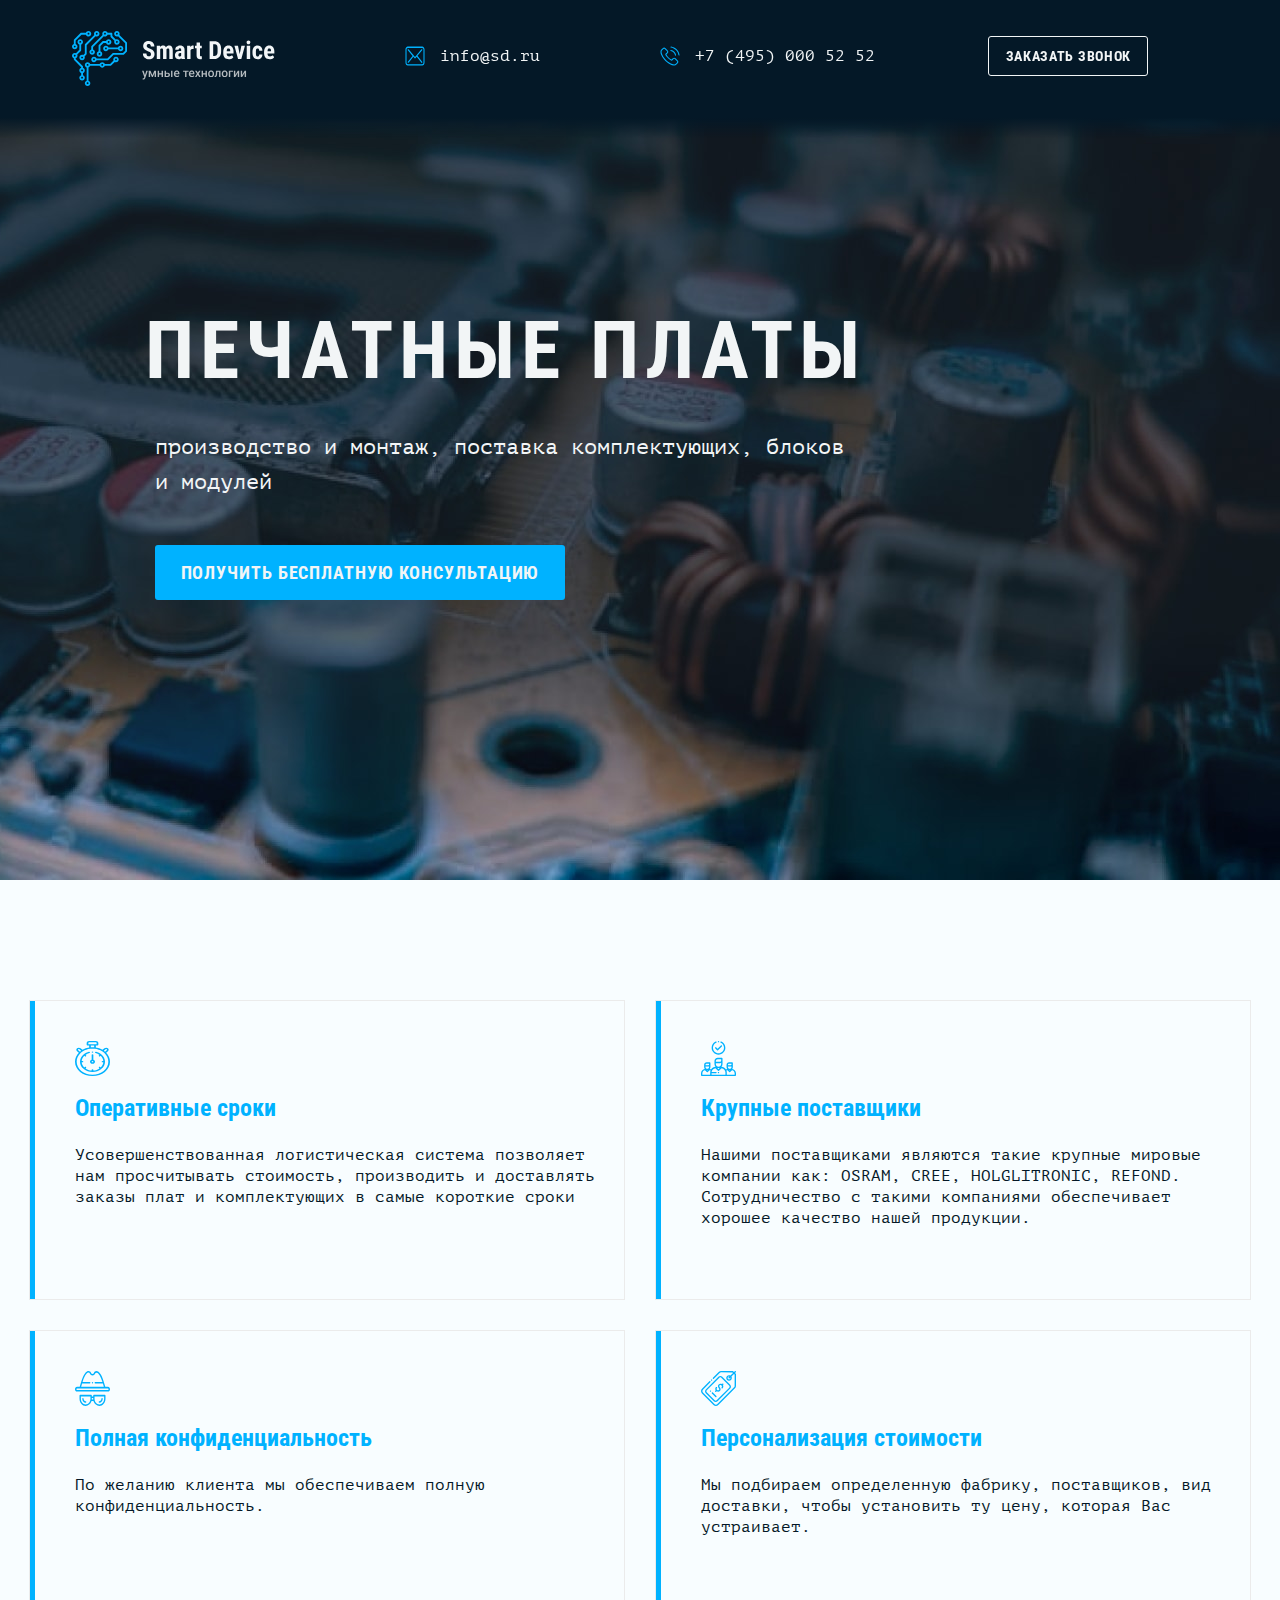
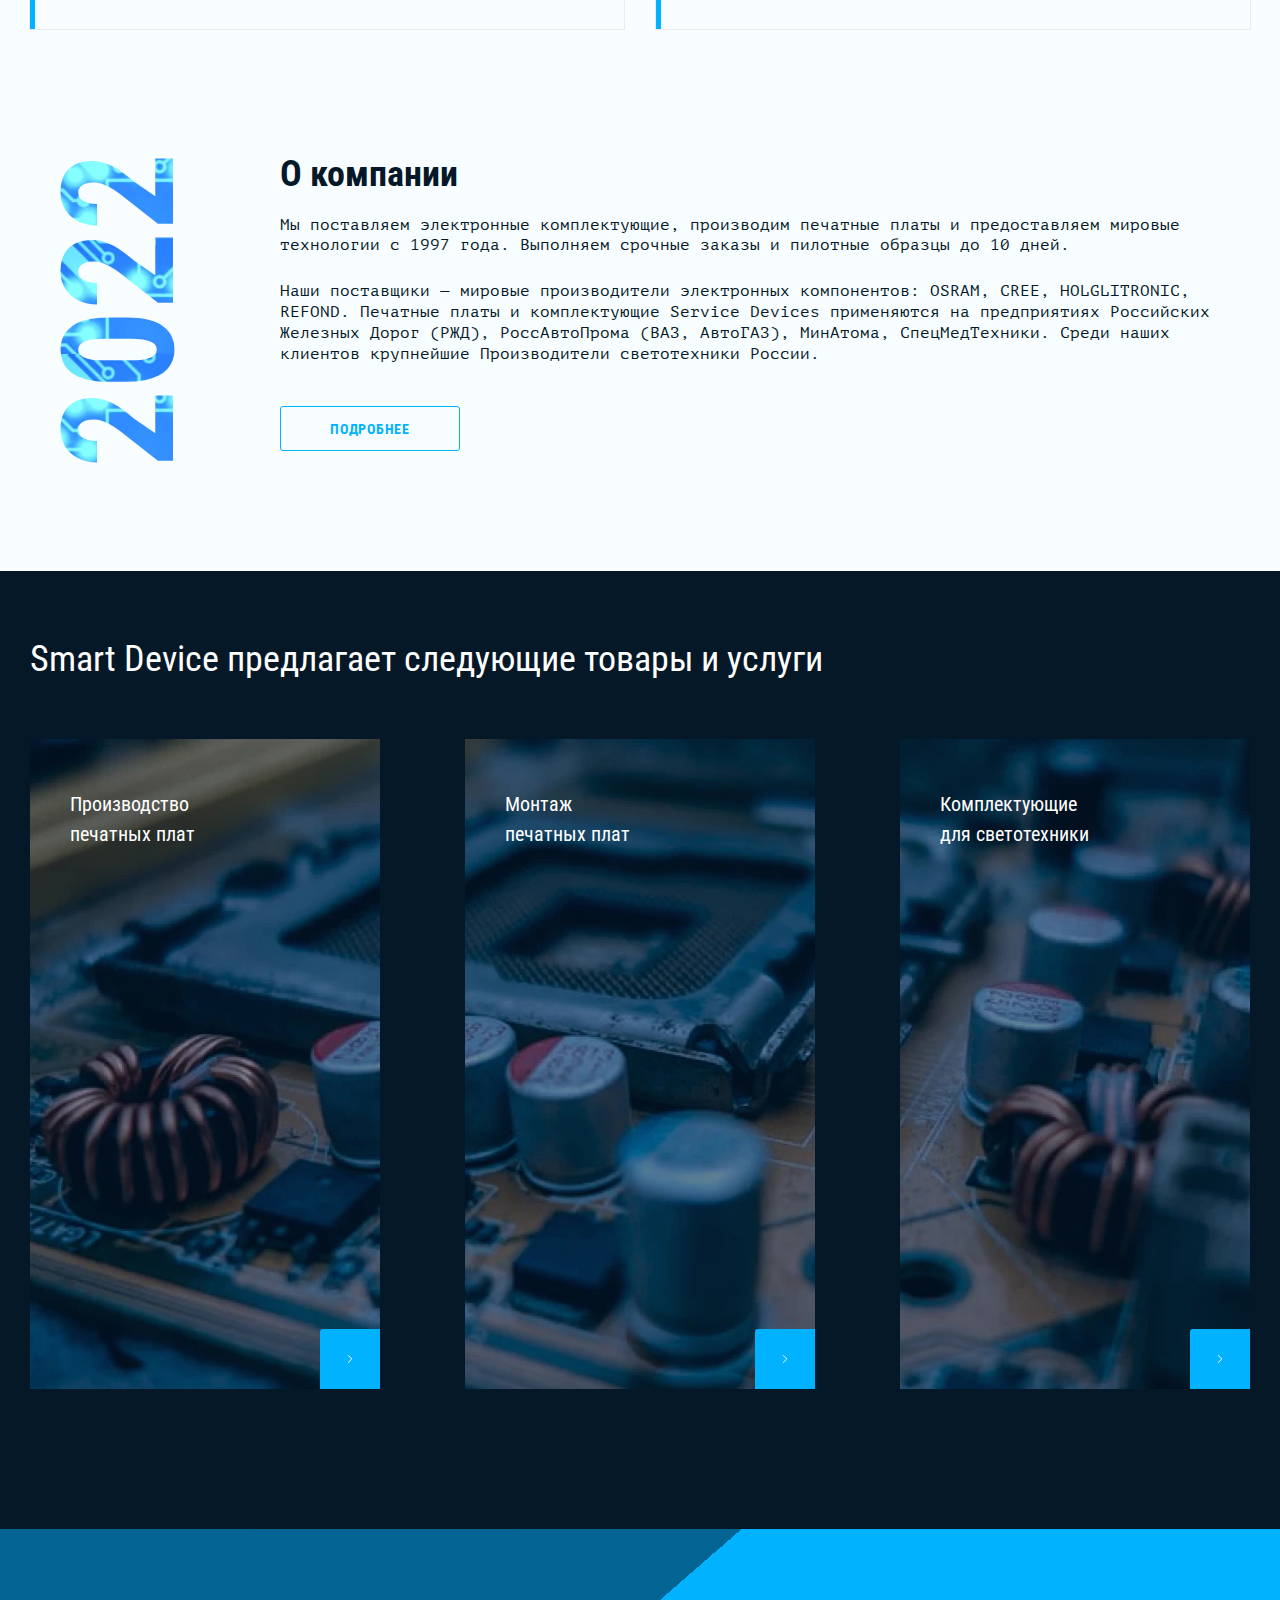
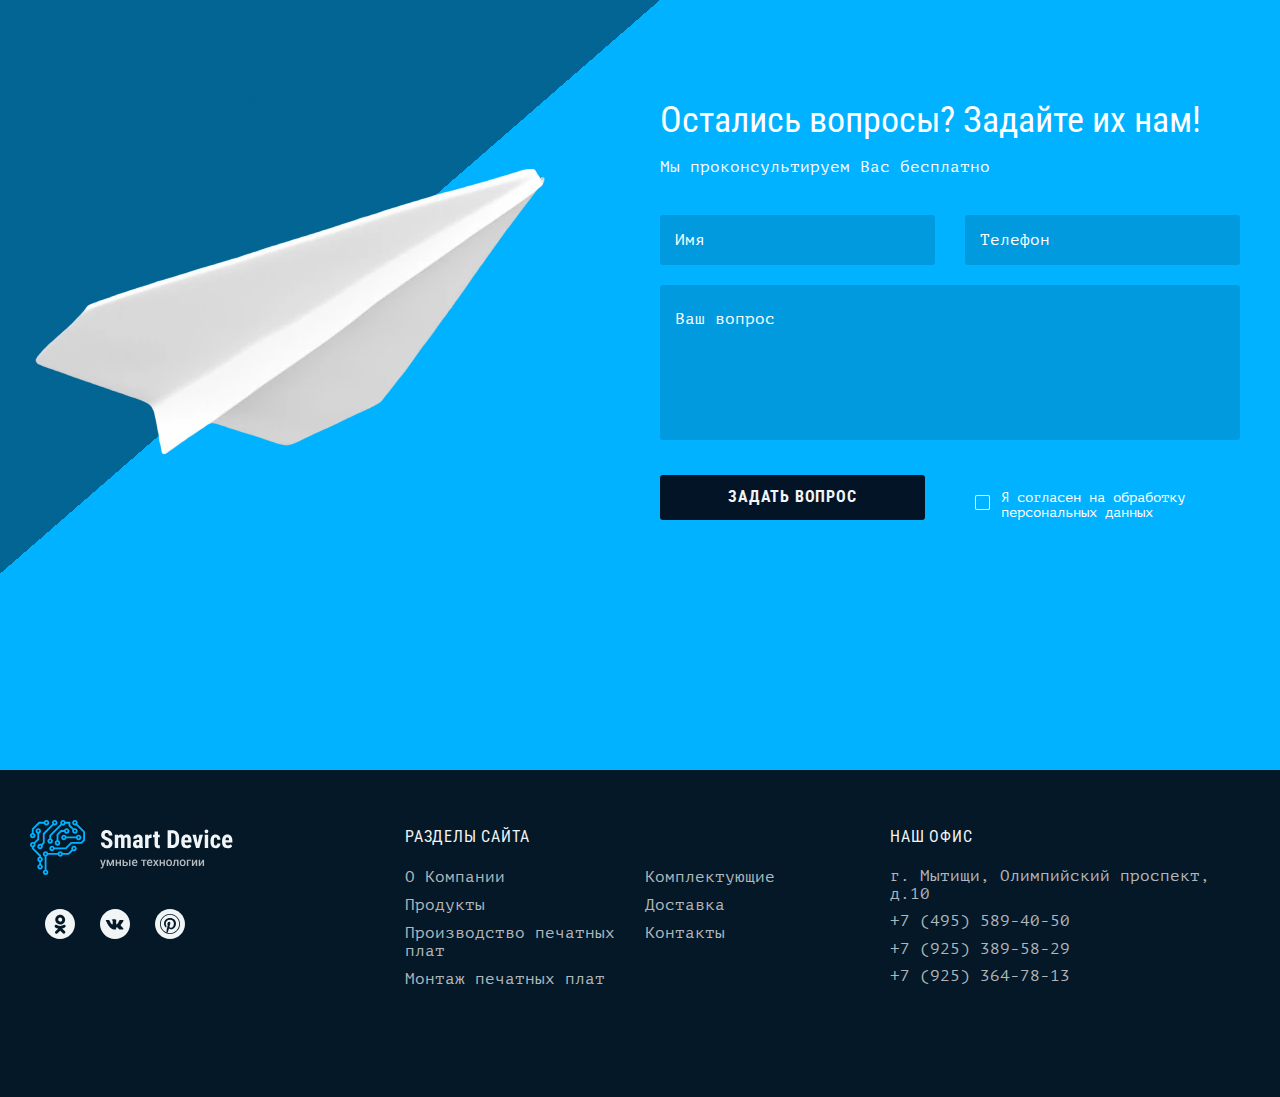
==== index.html @ 78c220a6 "add build" ====
<!DOCTYPE html>
<html lang="ru">
  <head>
    <meta charset="UTF-8">
    <meta http-equiv="X-UA-Compatible" content="IE=edge">
    <meta name="viewport" content="width=device-width, initial-scale=1.0">
    <meta name="description" content="Мы поставляем электронные комплектующие, производим печатные платы и предоставляем мировые технологии. Выполняем срочные заказы и пилотные образцы до 10 дней.">
    <link rel="preload" as="font" href="./fonts/PTMono-Regular.woff2" crossorigin="">
    <link rel="preload" as="font" href="./fonts/RobotoCondensed-Bold.woff2" crossorigin="">
    <link rel="preload" as="font" href="./fonts/RobotoCondensed-Regular.woff2" crossorigin="">
    <link rel="preload" as="font" href="./fonts/Roboto-Medium.woff2" crossorigin="">
    <title>Smart Device</title>
    <link rel="stylesheet" href="css/style.min.css">
  </head>
  <body>
    <div class="wrapper">
      <header class="header">
        <div class="header__wrapper">
          <a class="header__logo logo" href="#">
          <svg class="logo__icon" width="215" height="55">
            <use xlink:href="./img/sprite.svg#logotype-desktop" data-logotype="header-logotype"></use>
          </svg>
          </a>
          <div class="header__user-navigation user-navigation">
            <ul class="user-navigation__list">
              <li>
                <a class="user-navigation__link" href="mailto:info@sd.ru">
                  <svg width="20" height="20">
                    <use class="user-navigation__icon focus-visible" xlink:href="./img/sprite.svg#email"></use>
                  </svg>
                  <span class="user-navigation__text">info@sd.ru</span>
                </a>
              </li>
              <li>
                <a class="user-navigation__link" href="tel:+74950005252">
                  <svg width="20" height="20">
                    <use class="user-navigation__icon focus-visible" xlink:href="./img/sprite.svg#phone"></use>
                  </svg>
                  <span class="user-navigation__text">+7 (495) 000 52 52</span>
                </a>
              </li>
            </ul>
          </div>
          <button class="header__button btn" data-open-modal="modal-feedback">Заказать звонок</button>
        </div>
      </header>
      <main class="page-main">
        <section class="preview">
          <div class="preview__wrapper">
            <div class="preview__content">
              <h1>Печатные платы</h1>
              <span>производство и&nbsp;монтаж, поставка комплектующих, блоков и&nbsp;модулей</span>
              <a href="#feedback" class="preview__button btn" data-button="preview-button">Получить бесплатную консультацию</a>
            </div>
          </div>
        </section>

        <section class="advantages">
          <h2 class="visually-hidden">Преимущества</h2>
          <div class="advantages__wrapper">
            <ul class="advantages__list">
              <li>
                <svg width="35" height="35">
                  <use class="advantages__icon" xlink:href="./img/sprite.svg#stopwatch"></use>
                </svg>
                <h3>Оперативные сроки</h3>
                <p>
                  Усовершенствованная логистическая система позволяет нам просчитывать стоимость, производить и&nbsp;доставлять заказы плат и&nbsp;комплектующих в&nbsp;самые короткие сроки
                </p>
              </li>
              <li>
                <svg width="35" height="35">
                  <use class="advantages__icon" xlink:href="./img/sprite.svg#providers"></use>
                </svg>
                <h3>Крупные поставщики</h3>
                <p>
                  Нашими поставщиками являются такие крупные мировые компании как: OSRAM, CREE, HOLGLITRONIC, REFOND. Сотрудничество с&nbsp;такими компаниями обеспечивает хорошее качество нашей продукции.
                </p>
              </li>
              <li>
                <svg width="35" height="35">
                  <use class="advantages__icon" xlink:href="./img/sprite.svg#detective"></use>
                </svg>
                <h3>Полная конфиденциальность</h3>
                <p>По&nbsp;желанию клиента мы&nbsp;обеспечиваем полную конфиденциальность.</p>
              </li>
              <li>
                <svg width="35" height="35">
                  <use class="advantages__icon" xlink:href="./img/sprite.svg#tag"></use>
                </svg>
                <h3>Персонализация стоимости</h3>
                <p>Мы&nbsp;подбираем определенную фабрику, поставщиков, вид доставки, чтобы установить ту&nbsp;цену, которая Вас устраивает.</p>
              </li>
            </ul>
          </div>
        </section>

        <section class="about">
          <div class="about__wrapper">
            <span class="about__year-text">2022</span>
            <div class="about__content-wrapper">
              <h2 class="title">О компании</h2>
              <p>
                Мы&nbsp;поставляем электронные комплектующие, производим печатные платы и&nbsp;предоставляем мировые технологии с&nbsp;1997 года. Выполняем срочные заказы и&nbsp;пилотные образцы до&nbsp;10 дней.
              </p>
              <p>
                Наши поставщики&nbsp;&mdash; мировые производители электронных компонентов: OSRAM, CREE, HOLGLITRONIC, REFOND. <span class="mobile-width-hidden">Печатные платы и&nbsp;комплектующие Service Devices применяются на&nbsp;предприятиях Российских Железных Дорог (РЖД), РоссАвтоПрома (ВАЗ, АвтоГАЗ), МинАтома, СпецМедТехники. Среди наших клиентов крупнейшие Производители светотехники России.</span>
              </p>
              <p class="is-hidden">
                Smart Device&nbsp;&mdash; это команда профессионалов. Через нас прошло более 1&nbsp;000&nbsp;000 клиентов, 70% из&nbsp;которых продолжают сотрудничество по&nbsp;сей день. На&nbsp;данный момент насчитывается более 14 офисов по&nbsp;всей стране и&nbsp;20 городов присутствия.
              </p>
              <p class="is-hidden">
                Мы&nbsp;стремимся к&nbsp;постоянному развитию и&nbsp;повышению уровня качества продукции, производимой внутри компании. Использование инновационных технологий помогает экономить деньги и&nbsp;время наших клиентов.
              </p>
            </div>
            <button class="about__button btn" type="button">Подробнее</button>
          </div>
        </section>

        <section class="products">
          <div class="products__wrapper">
            <h2 data-title="products-title">Smart Device предлагает следующие товары и&nbsp;услуги</h2>
            <ul class="products__list">
              <li>
                <a href="#">
                  <h3>
                    Производство <br>
                    печатных плат
                  </h3>
                  <picture>
                    <source media="(min-width: 1024px)"
                      srcset="img/images/bg-card-1-desktop.webp 1x, img/images/bg-card-1-desktop@2x.webp 2x" width="350" height="650" type="image/webp" >
                    <source media="(min-width: 768px)"
                      srcset="img/images/bg-card-1-tablet.webp 1x, img/images/bg-card-1-tablet@2x.webp 2x" width="670" height="250" type="image/webp" >
                    <source media="(min-width: 320px)"
                      srcset="img/images/bg-card-1-mobile.webp 1x, img/images/bg-card-1-mobile@2x.webp 2x" width="270" height="250" type="image/webp">
                    <source media="(min-width: 768px)" srcset="img/images/bg-card-1-tablet.jpg 1x, img/images/bg-card-1-tablet@2x.jpg 2x" width="670" height="250">
                    <source media="(min-width: 320px)" srcset="img/images/bg-card-1-mobile.jpg 1x, img/images/bg-card-1-mobile@2x.jpg 2x" width="270" height="250">
                    <img src="img/images/bg-card-1-desktop.jpg" srcset="img/images/bg-card-1-desktop@2x.jpg 2x" alt="" width="350" height="650">
                  </picture>
                  <div class="products__button btn">
                    <svg width="10" height="10">
                      <use xlink:href="./img/sprite.svg#card-arrow"></use>
                    </svg>
                  </div>
                </a>
              </li>
              <li>
                <a href="#">
                  <h3>
                    Монтаж
                    <br> печатных плат
                  </h3>
                  <picture>
                    <source media="(min-width: 1024px)"
                      srcset="img/images/bg-card-2-desktop.webp 1x, img/images/bg-card-2-desktop@2x.webp 2x" width="350" height="650" type="image/webp">
                    <source media="(min-width: 768px)"
                      srcset="img/images/bg-card-2-tablet.webp 1x, img/images/bg-card-2-tablet@2x.webp 2x" width="670" height="250" type="image/webp">
                    <source media="(min-width: 320px)"
                      srcset="img/images/bg-card-2-mobile.webp 1x, img/images/bg-card-2-mobile@2x.webp 2x" width="270" height="250" type="image/webp">
                    <source media="(min-width: 768px)" srcset="img/images/bg-card-2-tablet.jpg 1x, img/images/bg-card-2-tablet@2x.jpg 2x" width="670" height="250">
                    <source media="(min-width: 320px)" srcset="img/images/bg-card-2-mobile.jpg 1x, img/images/bg-card-2-mobile@2x.jpg 2x" width="270" height="250">
                    <img src="img/images/bg-card-2-desktop.jpg" srcset="img/images/bg-card-2-desktop@2x.jpg 2x" alt="" width="350" height="650">
                  </picture>
                  <div class="products__button btn">
                    <svg width="10" height="10">
                      <use xlink:href="./img/sprite.svg#card-arrow"></use>
                    </svg>
                  </div>
                </a>
              </li>
              <li>
                <a href="#">
                  <h3>
                    Комплектующие<br> для светотехники
                  </h3>
                  <picture>
                    <source media="(min-width: 1024px)"
                      srcset="img/images/bg-card-3-desktop.webp 1x, img/images/bg-card-3-desktop@2x.webp 2x" width="350" height="650" type="image/webp">
                    <source media="(min-width: 768px)"
                      srcset="img/images/bg-card-3-tablet.webp 1x, img/images/bg-card-3-tablet@2x.webp 2x" width="670" height="250" type="image/webp">
                    <source media="(min-width: 320px)"
                      srcset="img/images/bg-card-3-mobile.webp 1x, img/images/bg-card-3-mobile@2x.webp 2x" width="270" height="250" type="image/webp">
                    <source media="(min-width: 768px)" srcset="img/images/bg-card-3-tablet.jpg 1x, img/images/bg-card-3-tablet@2x.jpg 2x" width="670" height="250">
                    <source media="(min-width: 320px)" srcset="img/images/bg-card-3-mobile.jpg 1x, img/images/bg-card-3-mobile@2x.jpg 2x" width="270" height="250">
                    <img src="img/images/bg-card-3-desktop.jpg" srcset="img/images/bg-card-3-desktop@2x.jpg 2x" alt="" width="350" height="650">
                  </picture>
                  <div class="products__button btn">
                    <svg width="10" height="10">
                      <use xlink:href="./img/sprite.svg#card-arrow"></use>
                    </svg>
                  </div>
              </a>
              </li>
            </ul>
          </div>
        </section>

        <section class="feedback" id="feedback">
          <h3 class="visually-hidden">Получить обратную связь</h3>
          <div class="feedback__wrapper">
            <picture>
              <source media="(min-width: 1024px)" srcset="img/images/paper-airplane.webp 1x, img/images/paper-airplane@2x.webp 2x" width="510" height="285" type="image/webp">
              <img src="img/images/paper-airplane.png" srcset="img/images/paper-airplane@2x.png 2x" alt="бумажный самолетик" width="510" height="285">
            </picture>
            <form action="https://echo.htmlacademy.ru/">
              <div class="feedback__form-wrapper form-wrapper">
                <h4>Остались вопросы? Задайте их&nbsp;нам!</h4>
                <span>Мы&nbsp;проконсультируем Вас бесплатно</span>
                <label for="name" class="visually-hidden">Имя</label>
                <input type="text" id="name" name="name" placeholder="Имя" required>
                <div class="phone-mask">
                  <label for="phone" class="visually-hidden">Телефон</label>
                  <input type="tel" id="phone" name="phone" placeholder="Телефон" required>
                </div>
                <label for="question" class="visually-hidden">Ваш вопрос</label>
                <textarea name="question" id="question" placeholder="Ваш вопрос"></textarea>
              </div>
              <div class="feedback__form-submit form-submit">
                <button class="form-submit__button btn" type="submit">Задать вопрос</button>
                <div class="form-submit__checkbox">
                  <input class="visually-hidden focus-visible" type="checkbox" id="agreement" name="agreement" required>
                  <label for="agreement">
                    Я&nbsp;согласен на&nbsp;обработку<br> персональных данных
                  </label>
                </div>
              </div>
            </form>
          </div>
        </section>
      </main>
      <footer class="footer">
        <div class="footer__wrapper">
          <div class="footer__social-links footer__block social-links">
            <a class="footer__logo logo" href="#">
            <svg class="logo__icon" width="215" height="55">
              <use xlink:href="./img/sprite.svg#logotype-desktop" data-logotype="footer-logotype"></use>
            </svg>
            </a>
            <ul class="social-links__list">
              <li>
                <a href="#" aria-label="ok.ru">
                  <svg width="30" height="30">
                    <use xlink:href="./img/sprite.svg#ok"></use>
                  </svg>
                </a>
              </li>
              <li>
                <a href="#" aria-label="vk.com">
                  <svg width="30" height="30">
                    <use xlink:href="./img/sprite.svg#vk"></use>
                  </svg>
                </a>
              </li>
              <li>
                <a href="#" aria-label="pinterest.com">
                  <svg width="30" height="30">
                    <use xlink:href="./img/sprite.svg#pinterest"></use>
                  </svg>
                </a>
              </li>
            </ul>
          </div>
          <div class="accordion" data-accordion="parent" data-destroy="(max-width: 767px)" data-single>
            <div class="footer__site-links footer__block site-links accordion__element" data-accordion="element">
              <button class="footer__button accordion__button btn" data-accordion="button" tabindex="-1" type="button">Разделы сайта</button>
              <div class="accordion__content" data-accordion="content">
                <ul class="site-links__list accordion__wrapper">
                  <li>
                    <a href="#">О Компании</a>
                  </li>
                  <li>
                    <a href="#">Продукты</a>
                  </li>
                  <li>
                    <a href="#">
                      Производство печатных <br>
                      плат
                    </a>
                  </li>
                  <li>
                    <a href="#">Монтаж печатных плат</a>
                  </li>
                  <li>
                    <a href="#">Комплектующие</a>
                  </li>
                  <li>
                    <a href="#">Доставка</a>
                  </li>
                  <li>
                    <a href="#">Контакты</a>
                  </li>
                </ul>
              </div>
            </div>
            <address class="footer__contacts footer__block contacts accordion__element" data-accordion="element">
              <button class="footer__button accordion__button btn" data-accordion="button" tabindex="-1" type="button">Наш офис</button>
              <div class="accordion__content" data-accordion="content">
                <ul class="contacts__list accordion__wrapper">
                  <li>
                    <span>
                      г. Мытищи, Олимпийский проспект, <br>
                      д.10
                    </span>
                  </li>
                  <li>
                    <a href="tel:+74955894050">+7 (495) 589-40-50</a>
                  </li>
                  <li>
                    <a href="tel:+79253895829">+7 (925) 389-58-29</a>
                  </li>
                  <li>
                    <a href="tel:+79253647813">+7 (925) 364-78-13</a>
                  </li>
                </ul>
              </div>
            </address>
          </div>
        </div>
      </footer>
    </div>

    <!-- Модалки -->
    <div class="modal modal--preload" data-modal="modal-feedback">
      <div class="modal__wrapper">
        <div class="modal__overlay" data-close-modal></div>
        <div class="modal__content">
          <form action="https://echo.htmlacademy.ru/">
            <div class="modal__form form-wrapper">
              <h4>Закажите звонок</h4>
              <span>Оставьте контакты, мы&nbsp;проконсультируем вас бесплатно в&nbsp;удобное время</span>
              <label for="modal-name" class="visually-hidden">Имя</label>
              <input type="text" id="modal-name" name="name" placeholder="имя" required data-focus>
              <div class="phone-mask">
                <label for="modal-phone" class="visually-hidden">Телефон</label>
                <input type="tel" id="modal-phone" name="phone" placeholder="Телефон" required>
              </div>
              <label for="modal-question" class="visually-hidden">Ваш вопрос</label>
              <textarea name="question" id="modal-question" placeholder="Ваш вопрос"></textarea>
            </div>
            <div class="modal__form-submit form-submit">
              <button class="form-submit__button btn" type="submit">Отправить</button>
              <div class="modal__checkbox">
                <input class="visually-hidden" type="checkbox" id="modal-agreement" name="agreement" required>
                <label for="modal-agreement">Я&nbsp;согласен на&nbsp;обработку персональных данных</label>
              </div>
            </div>
          </form>
          <button class="modal__close-btn btn-reset" type="button" aria-label="Закрыть попап" data-close-modal>
            <svg width="20" height="20">
              <use xlink:href="img/sprite.svg#icon-close"></use>
            </svg>
          </button>
        </div>
      </div>
    </div>

    <script src="js/vendor.min.js"></script>
    <script src="js/main.min.js"></script>
  </body>
</html>
---- css/style.min.css ----
/*! normalize.css v8.0.1 | MIT License | github.com/necolas/normalize.css */
html{-webkit-text-size-adjust:100%}.advantages__list p{margin:0}details,main{display:block}h1{margin:.67em 0;font-size:2em}hr{-webkit-box-sizing:content-box;box-sizing:content-box;height:0;overflow:visible}code,kbd,pre,samp{font-size:1em;font-family:monospace,monospace}a{background-color:transparent;color:#041827;text-decoration:none}abbr[title]{-webkit-text-decoration:underline dotted;text-decoration:underline dotted;border-bottom:none}b,strong{font-weight:bolder}small{font-size:80%}sub,sup{position:relative;font-size:75%;line-height:0;vertical-align:baseline}sub{bottom:-.25em}sup{top:-.5em}img{border-style:none}button,input,optgroup,select,textarea{margin:0;font-size:100%;line-height:1.15;font-family:inherit}button,input{overflow:visible}button,select{text-transform:none}[type=button]::-moz-focus-inner,[type=reset]::-moz-focus-inner,[type=submit]::-moz-focus-inner,button::-moz-focus-inner{padding:0;border-style:none}[type=button]:-moz-focusring,[type=reset]:-moz-focusring,[type=submit]:-moz-focusring,button:-moz-focusring{outline:1px dotted ButtonText}fieldset{padding:.35em .75em .625em}legend{display:table;max-width:100%;color:inherit;white-space:normal}progress{vertical-align:baseline}textarea{overflow:auto;resize:none}[type=checkbox],[type=radio],legend{-webkit-box-sizing:border-box;box-sizing:border-box;padding:0}[type=number]::-webkit-inner-spin-button,[type=number]::-webkit-outer-spin-button{height:auto}[type=search]{outline-offset:-2px;-webkit-appearance:textfield}[type=search]::-webkit-search-decoration{-webkit-appearance:none}::-webkit-file-upload-button{font:inherit;-webkit-appearance:button}summary{display:list-item}[hidden],template{display:none}[data-accordion=element].is-active>[data-accordion=content]{max-height:100%}[data-accordion=parent].no-transition [data-accordion=content]{-webkit-transition:none;transition:none}[data-accordion=content]{max-height:0;-webkit-transition:max-height .3s;transition:max-height .3s;overflow:hidden}@font-face{font-display:swap;font-family:"PT Mono";font-style:normal;font-weight:400;src:url(../fonts/PTMono-Regular.woff2) format("woff2"),url(../fonts/PTMono-Regular.woff) format("woff")}@font-face{font-display:swap;font-family:"Roboto";font-style:normal;font-weight:400;src:url(../fonts/Roboto-Medium.woff2) format("woff2"),url(../fonts/Roboto-Medium.woff) format("woff")}@font-face{font-display:swap;font-family:"Roboto Condensed";font-style:normal;font-weight:400;src:url(../fonts/RobotoCondensed-Regular.woff2) format("woff2"),url(../fonts/RobotoCondensed-Regular.woff) format("woff")}@font-face{font-display:swap;font-family:"Roboto Condensed";font-style:normal;font-weight:700;src:url(../fonts/RobotoCondensed-Bold.woff2) format("woff2"),url(../fonts/RobotoCondensed-Bold.woff) format("woff")}*,::after,::before{-webkit-box-sizing:border-box;box-sizing:border-box}body,html{margin:0;padding:0;min-height:100vh}html{font-style:normal;font-weight:400;font-size:16px;line-height:1.3;font-family:"PT Mono","Courier New",monospace,"Courier New",monospace;color:#041827;scroll-behavior:smooth;-webkit-font-smoothing:antialiased;-moz-osx-font-smoothing:grayscale;text-rendering:optimizeLegibility}body{width:100%;height:100%;background-color:#f2f5f6}img,video{display:block;max-width:100%;height:auto}input:-webkit-autofill{-webkit-box-shadow:inset 0 0 0 1000px #f2f5f6;box-shadow:inset 0 0 0 1000px #f2f5f6;-webkit-text-fill-color:#041827}input,select,textarea{border-radius:0}input::-webkit-input-placeholder,textarea::-webkit-input-placeholder{opacity:1}input::-moz-placeholder,textarea::-moz-placeholder{opacity:1}input:-ms-input-placeholder,textarea:-ms-input-placeholder{opacity:1}input::-ms-input-placeholder,textarea::-ms-input-placeholder{opacity:1}input::placeholder,textarea::placeholder{opacity:1}input:invalid,textarea:invalid{-webkit-box-shadow:none;box-shadow:none}input::-ms-clear,input::-ms-reveal{display:none}input[type=search]::-webkit-search-cancel-button,input[type=search]::-webkit-search-decoration,input[type=search]::-webkit-search-results-button,input[type=search]::-webkit-search-results-decoration{-webkit-appearance:none;appearance:none}input::-webkit-inner-spin-button,input::-webkit-outer-spin-button{margin:0;-webkit-appearance:none;appearance:none}input[type=number]{-webkit-appearance:textfield;-moz-appearance:textfield;appearance:textfield}input:matches([type=email],[type=number],[type=password],[type=search],[type=tel],[type=text],[type=url]),select,textarea{-webkit-appearance:none;-moz-appearance:none;appearance:none}[type=button],[type=reset],[type=submit],button{-webkit-appearance:none;-moz-appearance:none;appearance:none}.wrapper{position:relative;display:-webkit-box;display:-ms-flexbox;display:flex;-webkit-box-orient:vertical;-webkit-box-direction:normal;-ms-flex-direction:column;flex-direction:column;min-height:100vh;min-height:calc(100*var(--vh, 1vh))}.wrapper .footer,.wrapper .header{-ms-flex-negative:0;flex-shrink:0}.wrapper main{-webkit-box-flex:1;-ms-flex-positive:1;flex-grow:1}.visually-hidden{position:absolute;width:1px;height:1px;margin:-1px;padding:0;overflow:hidden;white-space:nowrap;border:0;clip:rect(0 0 0 0);-webkit-clip-path:inset(100%);clip-path:inset(100%)}.scroll-lock-ios{position:fixed;overflow:hidden}.scroll-lock{overflow:hidden}.is-hidden{display:none}.js-focus-visible :focus:not(.focus-visible){outline:0}.btn{display:-webkit-inline-box;display:-ms-inline-flexbox;display:inline-flex;font-family:"Roboto Condensed","Arial",sans-serif;font-size:16px;letter-spacing:.05em;font-weight:700;-webkit-user-select:none;-moz-user-select:none;-ms-user-select:none;user-select:none;color:#f2f5f6;background-color:#00b2ff;border:0;cursor:pointer;-webkit-transition:opacity .3s ease;transition:opacity .3s ease}.btn:disabled{opacity:.5;pointer-events:none}.btn.focus-visible:focus{opacity:.8}.custom-input,.custom-textarea{position:relative;display:-webkit-box;display:-ms-flexbox;display:flex;width:530px;padding:14px 0 28px}.custom-input label,.custom-textarea label{display:-webkit-box;display:-ms-flexbox;display:flex;-webkit-box-align:center;-ms-flex-align:center;align-items:center;width:100%}.custom-input label input,.custom-input label textarea,.custom-textarea label input,.custom-textarea label textarea{-webkit-box-flex:1;-ms-flex-positive:1;flex-grow:1;max-width:300px;min-height:48px;margin-left:auto;padding:10px;border:2px solid rgba(0,0,0,.2);border-radius:5px;outline:0;-webkit-transition:border .3s ease;transition:border .3s ease}.custom-input label input:hover,.custom-input label textarea:hover,.custom-textarea label input:hover,.custom-textarea label textarea:hover{border:2px solid rgba(0,0,0,.5)}.custom-input label input:focus,.custom-input label textarea:focus,.custom-textarea label input:focus,.custom-textarea label textarea:focus{border:2px solid rgba(0,0,0,.8)}.custom-input__error,.custom-textarea__error{position:absolute;right:0;bottom:35px;color:#ff1553;opacity:0;-webkit-transition:opacity .3s ease;transition:opacity .3s ease}.custom-input.is-invalid input,.custom-input.is-invalid textarea,.custom-textarea.is-invalid input,.custom-textarea.is-invalid textarea{border:2px solid #ff1553}.custom-input.is-invalid input:focus,.custom-input.is-invalid input:hover,.custom-input.is-invalid textarea:focus,.custom-input.is-invalid textarea:hover,.custom-textarea.is-invalid input:focus,.custom-textarea.is-invalid input:hover,.custom-textarea.is-invalid textarea:focus,.custom-textarea.is-invalid textarea:hover{border:2px solid rgba(255,21,83,.5)}.custom-input.is-valid input,.custom-textarea.is-valid input{border:2px solid #22b259}.custom-input.is-valid input:focus,.custom-input.is-valid input:hover,.custom-textarea.is-valid input:focus,.custom-textarea.is-valid input:hover{border:2px solid rgba(34,178,89,.5)}.custom-input .input-message,.custom-textarea .input-message{position:absolute;right:0;bottom:-5px}.custom-input .input-message.is-invalid,.custom-textarea .input-message.is-invalid{color:red}.custom-input .input-message.is-valid,.custom-textarea .input-message.is-valid{color:#15ab07}.custom-toggle{position:relative;font-size:18px;line-height:27px;font-weight:300;display:-webkit-box;display:-ms-flexbox;display:flex;width:500px;padding:14px 0 10px 36px}.custom-toggle:last-of-type{padding:14px 0 58px 36px}.custom-toggle input{position:absolute;width:1px;height:1px;margin:-1px;clip:rect(0 0 0 0)}.custom-toggle label{position:relative;padding-left:52px;cursor:pointer}.custom-toggle label span{margin-bottom:0;margin-left:0}.custom-toggle--checkbox .custom-toggle__icon{position:absolute;top:0;left:0;width:28px;height:28px;border:1.5px solid #2c39f2;-webkit-transition:border .3s ease;transition:border .3s ease}.custom-toggle--checkbox .custom-toggle__icon::before{content:"";position:absolute;top:50%;left:50%;width:20px;height:20px;background-color:transparent;-webkit-transform:translate(-50%,-50%);-ms-transform:translate(-50%,-50%);transform:translate(-50%,-50%);-webkit-transition:background-color .3s ease;transition:background-color .3s ease}.custom-toggle input:checked+.custom-toggle__icon{border:1.5px solid #2c39f2}.custom-toggle input:checked+.custom-toggle__icon::before{background-color:#2c39f2}.custom-toggle.is-invalid label span{color:#ff1553}.custom-toggle .input-message{position:absolute;right:0;bottom:-5px}.custom-toggle .input-message.is-invalid{color:red}.custom-toggle .input-message.is-valid{color:#15ab07}.header{position:fixed;background:-webkit-gradient(linear,left top,left bottom,color-stop(85%,#041827),to(transparent));background:linear-gradient(#041827 85%,transparent);z-index:100;width:100%}.header__wrapper{-webkit-box-sizing:border-box;box-sizing:border-box;margin:0 auto;padding-top:30px;padding-bottom:35px;display:-webkit-box;display:-ms-flexbox;display:flex;-ms-flex-pack:distribute;justify-content:space-around;-webkit-box-align:center;-ms-flex-align:center;align-items:center;max-width:1410px}.header__wrapper a{color:#f2f5f6}.header__logo{padding-bottom:10px;padding-left:15px}.header__button{font-size:14px;text-transform:uppercase;color:#f2f5f6;background-color:transparent;border:1px solid #f2f5f6;border-radius:3px;width:160px;height:40px;padding:10px 15px;margin-bottom:20px;margin-right:75px;display:-webkit-box;display:-ms-flexbox;display:flex;-webkit-box-align:center;-ms-flex-align:center;align-items:center;-webkit-box-pack:center;-ms-flex-pack:center;justify-content:center;-ms-grid-column-align:center;justify-self:center}.sitemap-header{position:relative}.logo,.user-navigation__list{-webkit-user-select:none;-moz-user-select:none;-ms-user-select:none;user-select:none}.logo{width:215px}.user-navigation__list{list-style-type:none;margin-left:20px;padding:0 0 20px;-ms-grid-column-align:center;justify-self:center;max-width:479px}.user-navigation__list,.user-navigation__list li{display:-webkit-box;display:-ms-flexbox;display:flex;-ms-flex-wrap:wrap;flex-wrap:wrap;-ms-flex-line-pack:center;align-content:center}.user-navigation__list li:not(:last-of-type){margin-right:120px}.user-navigation__link{display:-webkit-box;display:-ms-flexbox;display:flex;-ms-flex-wrap:wrap;flex-wrap:wrap;-webkit-box-align:center;-ms-flex-align:center;align-items:center;fill:#00b2ff}.user-navigation__link svg{margin-right:15px}.footer{background-color:#041827}.footer__wrapper{max-width:1260px;color:#f2f5f6;display:-webkit-box;display:-ms-flexbox;display:flex;-webkit-box-orient:horizontal;-webkit-box-direction:normal;-ms-flex-direction:row;flex-direction:row;-webkit-box-pack:justify;-ms-flex-pack:justify;justify-content:space-between;-ms-flex-wrap:wrap;flex-wrap:wrap;padding:40px 20px 55px;margin:0 auto;min-height:280px;-webkit-box-sizing:border-box;box-sizing:border-box}.footer__wrapper a{color:rgba(255,255,255,.7)}.footer__wrapper a.focus-visible:focus{color:#00b2ff}.footer__block{-webkit-user-select:none;-moz-user-select:none;-ms-user-select:none;user-select:none;display:-webkit-box;display:-ms-flexbox;display:flex;-ms-flex-wrap:wrap;flex-wrap:wrap}.footer__logo{margin-top:10px;margin-bottom:12px}.footer__button{padding:0;margin-top:9px;margin-bottom:23px;font-family:"Roboto Condensed","Arial",sans-serif;font-size:16px;line-height:16px;font-weight:400;font-style:normal;text-transform:uppercase;display:-webkit-box;display:-ms-flexbox;display:flex;background-color:transparent;border:0;position:relative;-webkit-box-pack:start;-ms-flex-pack:start;justify-content:flex-start;-webkit-box-align:center;-ms-flex-align:center;align-items:center}.social-links{max-width:215px;-webkit-box-orient:vertical;-webkit-box-direction:normal;-ms-flex-direction:column;flex-direction:column}.social-links__list{list-style-type:none;padding:0;display:-webkit-box;display:-ms-flexbox;display:flex;-ms-flex-wrap:wrap;flex-wrap:wrap;margin-left:15px}.social-links__list li:not(:last-of-type){margin-right:25px}.social-links__list li a{fill:#f2f5f6}.social-links__list li a.focus-visible:focus{fill:#00b2ff}.site-links,.site-links__list{-webkit-box-orient:vertical;-webkit-box-direction:normal;-ms-flex-direction:column;flex-direction:column}.site-links{max-width:400px}.site-links__list{list-style-type:none;padding:0;margin:0;display:-webkit-box;display:-ms-flexbox;display:flex;-ms-flex-wrap:wrap;flex-wrap:wrap;height:130px}.site-links__list li{line-height:18px;margin-right:30px}.contacts__list li:not(:last-of-type),.site-links__list li:not(:last-of-type){margin-bottom:10px}.preview__wrapper{background-color:#041827;background-image:url(../img/images/main-bg-desktop.jpg);background-repeat:no-repeat;background-size:cover;background-position:100% 100%;position:relative;height:880px;-webkit-box-shadow:0 -30px 4px 0 #041827;box-shadow:0 -30px 4px 0 #041827;z-index:50;padding-right:250px;padding-bottom:280px}.preview__content{position:relative;color:#f2f5f6;display:-webkit-box;display:-ms-flexbox;display:flex;-webkit-box-orient:vertical;-webkit-box-direction:normal;-ms-flex-direction:column;flex-direction:column;width:740px;margin:0 auto;padding-top:295px}.preview__button,.preview__content h1{text-transform:uppercase;font-weight:700}.preview__content h1{font-family:"Roboto Condensed","Arial",sans-serif;font-size:80px;letter-spacing:6px;margin:0 0 23px;line-height:1.4}.preview__content span{width:700px;font-size:22px;line-height:1.6;margin-bottom:45px;padding-left:10px}.preview__button{width:410px;height:55px;border-radius:3px;-webkit-box-sizing:border-box;box-sizing:border-box;padding:15px 25px;margin-left:10px;font-size:18px;letter-spacing:.9px;display:-webkit-box;display:-ms-flexbox;display:flex;-webkit-box-pack:center;-ms-flex-pack:center;justify-content:center;-webkit-box-align:center;-ms-flex-align:center;align-items:center}.page-main{background-color:#f8fdff}.contacts{font-style:normal;-webkit-box-orient:vertical;-webkit-box-direction:normal;-ms-flex-direction:column;flex-direction:column;position:relative}.accordion,.contacts__list{margin:0;display:-webkit-box;display:-ms-flexbox;display:flex;-ms-flex-wrap:wrap;flex-wrap:wrap}.contacts__list{list-style-type:none;padding:0;-webkit-box-orient:vertical;-webkit-box-direction:normal;-ms-flex-direction:column;flex-direction:column}.contacts__list li{line-height:1.1}.contacts__list span{display:block;color:rgba(255,255,255,.7)}.accordion{width:855px;-webkit-box-pack:justify;-ms-flex-pack:justify;justify-content:space-between;padding-right:30px}.accordion .accordion{width:90%;margin:0 auto}.accordion__element:last-child{margin-bottom:0}.accordion__element{margin-bottom:34px;padding:10px}.accordion__element.is-active>.accordion__button{opacity:.5}.accordion__element.is-active>.accordion__button::before{display:none}.accordion__button,.advantages__list li{-webkit-box-sizing:border-box;box-sizing:border-box}.accordion__button{cursor:default}.advantages__list li{height:300px;border:1px solid #ebebeb;-webkit-box-shadow:5px 0 0 0 #00b2ff inset;box-shadow:5px 0 0 0 #00b2ff inset;padding:40px 25px 35px 45px;overflow:auto}.advantages__icon{fill:#00b2ff}.advantages__list h3{color:#00b2ff;font-family:"Roboto Condensed","Arial",sans-serif;font-size:24px;line-height:33.6px;margin:10px 0 20px}.advantages__wrapper{margin-top:120px;margin-bottom:125px;padding-right:20px;padding-left:20px}.advantages__list{list-style-type:none;padding:0;max-width:1222px;display:-ms-grid;display:grid;-ms-grid-columns:1fr 1fr;grid-template-columns:1fr 1fr;gap:30px;margin:0 auto}.about__wrapper{max-width:1220px;padding-left:250px;padding-right:20px;margin:0 auto 120px;position:relative}.about__content-wrapper h2,.about__year-text{font-family:"Roboto Condensed","Arial",sans-serif}.about__year-text{display:-webkit-box;display:-ms-flexbox;display:flex;-webkit-box-align:center;-ms-flex-align:center;align-items:center;-webkit-box-pack:center;-ms-flex-pack:center;justify-content:center;position:absolute;width:320px;height:150px;left:-70px;top:80px;font-size:156.25px;font-weight:700;background-image:url(../img/images/about-year-background.jpg);-webkit-background-clip:text;background-clip:text;-webkit-text-fill-color:transparent;-webkit-transform:rotate(270deg);-ms-transform:rotate(270deg);transform:rotate(270deg)}.about__content-wrapper h2{font-size:36px;line-height:1.1;margin:0 0 20px}.about__content-wrapper p{margin-top:0}.about__content-wrapper p:not(:last-of-type){margin-bottom:25px}.about__button{-webkit-box-sizing:border-box;box-sizing:border-box;margin-top:42px;width:180px;height:45px;border:1px solid #00b2ff;border-radius:3px;background-color:transparent;color:#00b2ff;font-size:14px;text-transform:uppercase;display:-webkit-box;display:-ms-flexbox;display:flex;-webkit-box-pack:center;-ms-flex-pack:center;justify-content:center;-webkit-box-align:center;-ms-flex-align:center;align-items:center}.about__button.focus-visible:focus{background-color:#00b2ff;color:#f2f5f6}.products__wrapper{background-color:#041827;color:#fff;padding:60px 20px 140px}.products__list h3,.products__wrapper h2{font-family:"Roboto Condensed","Arial",sans-serif;font-weight:400}.products__wrapper h2{max-width:1220px;font-size:36px;line-height:1.6;display:block;margin:0 auto 50px}.products__list{list-style-type:none;padding:0;max-width:1220px;margin:0 auto;display:-ms-grid;display:grid;-ms-grid-columns:1fr 1fr 1fr;grid-template-columns:1fr 1fr 1fr;gap:85px}.products__list li{position:relative;max-width:350px}.products__list h3{margin:50px 0 0 40px;color:#fff;font-size:20px;line-height:30px;position:absolute}.products__button{position:absolute;width:60px;height:60px;display:-webkit-box;display:-ms-flexbox;display:flex;-webkit-box-pack:center;-ms-flex-pack:center;justify-content:center;-webkit-box-align:center;-ms-flex-align:center;align-items:center;border-radius:3px 0 0 0;bottom:0;right:0}.feedback{background:linear-gradient(139deg,rgba(4,24,39,.5) 33%,#00b2ff 33% 100%);background-color:#00b2ff}.feedback__wrapper{display:-webkit-box;display:-ms-flexbox;display:flex;-webkit-box-pack:justify;-ms-flex-pack:justify;justify-content:space-between;margin:0 auto;padding:170px 20px 250px;-webkit-box-sizing:border-box;box-sizing:border-box;max-width:1250px}.feedback__form-wrapper{width:600px}.feedback__wrapper picture{-ms-grid-column-align:end;justify-self:end;padding-top:70px}.form-wrapper{border:0;display:-webkit-box;display:-ms-flexbox;display:flex;-ms-flex-wrap:wrap;flex-wrap:wrap;padding-left:15px}.form-wrapper h4,.form-wrapper span{color:#fff;display:block;width:100%}.form-wrapper h4{font-family:"Roboto Condensed","Arial",sans-serif;font-size:36px;line-height:1.2;font-weight:400;margin:0 0 15px}.form-wrapper span{margin-bottom:37px}.form-wrapper input,.form-wrapper textarea{background-color:rgba(4,20,39,.15);border:0;border-radius:3px;color:#041827}.form-wrapper input::-moz-placeholder,.form-wrapper textarea::-moz-placeholder{color:#fff}.form-wrapper input::-webkit-input-placeholder,.form-wrapper textarea::-webkit-input-placeholder{color:#fff}.form-wrapper input[name=name],.form-wrapper input[name=phone]{min-width:270px;width:275px;height:50px;margin-bottom:20px;-webkit-box-sizing:border-box;box-sizing:border-box;padding:15px}.form-wrapper input[name=name]{margin-right:30px}.form-wrapper textarea{min-width:580px;height:155px;-webkit-box-sizing:border-box;box-sizing:border-box;padding:25px 15px}.form-submit,.form-submit__button{display:-webkit-box;display:-ms-flexbox;display:flex}.form-submit{margin:28px auto 0;-ms-flex-wrap:wrap;flex-wrap:wrap;-webkit-box-align:end;-ms-flex-align:end;align-items:flex-end;padding-left:15px}.form-submit__button{width:265px;height:45px;background-color:#041427;border-radius:3px;-webkit-box-pack:center;-ms-flex-pack:center;justify-content:center;-webkit-box-align:center;-ms-flex-align:center;align-items:center;text-transform:uppercase;letter-spacing:.8px;margin-right:50px}.form-submit__checkbox{position:relative;-webkit-user-select:none;-moz-user-select:none;-ms-user-select:none;user-select:none;-ms-flex-item-align:start;align-self:flex-start;margin-top:22px}.form-submit__checkbox input{top:60%;left:4%}.form-submit__checkbox label{color:#fff;font-size:14px;display:block;padding-left:26px;cursor:pointer;line-height:15px}.form-submit__checkbox label::after{content:"";position:absolute;width:15px;height:15px;border-radius:2px;-webkit-box-shadow:0 0 0 1px #fff inset;box-shadow:0 0 0 1px #fff inset;left:0;top:5px}.form-submit__checkbox label:hover::after,.modal__checkbox label:hover::after{-webkit-box-shadow:0 0 0 1px #041427 inset;box-shadow:0 0 0 1px #041427 inset}.form-submit__checkbox input:checked+label::before{content:"";position:absolute;background-image:url(../img/sprite/checked.svg);background-repeat:no-repeat;width:10px;height:10px;bottom:34%;left:1.4%}.modal{position:fixed;top:15px;right:15px;bottom:0;left:0;z-index:1000;display:-webkit-box;display:-ms-flexbox;display:flex;-webkit-box-orient:vertical;-webkit-box-direction:normal;-ms-flex-direction:column;flex-direction:column;overflow-y:auto;-webkit-overflow-scrolling:touch;background-color:rgba(3,16,27,.7);-webkit-transform:scale(1.2);-ms-transform:scale(1.2);transform:scale(1.2);visibility:hidden;opacity:0;-webkit-transition:opacity .6s cubic-bezier(.55,0,.1,1),visibility .6s cubic-bezier(.55,0,.1,1),-webkit-transform .6s cubic-bezier(.55,0,.1,1);transition:opacity .6s cubic-bezier(.55,0,.1,1),transform .6s cubic-bezier(.55,0,.1,1),visibility .6s cubic-bezier(.55,0,.1,1);transition:opacity .6s cubic-bezier(.55,0,.1,1),transform .6s cubic-bezier(.55,0,.1,1),visibility .6s cubic-bezier(.55,0,.1,1),-webkit-transform .6s cubic-bezier(.55,0,.1,1);pointer-events:none;-ms-overflow-style:none;scrollbar-width:none}.modal::-webkit-scrollbar{display:none}.modal__wrapper{position:relative;display:-webkit-box;display:-ms-flexbox;display:flex;-ms-flex-negative:0;flex-shrink:0;-webkit-box-pack:center;-ms-flex-pack:center;justify-content:center;-webkit-box-align:center;-ms-flex-align:center;align-items:center;width:100%;min-height:100%;padding:60px 40px}.modal__overlay{position:absolute;top:0;left:0;width:100%;height:100%;cursor:pointer}.modal__close-btn{background-color:#00b2ff;fill:#f2f5f6;position:absolute;top:17px;right:17px;z-index:1;width:40px;height:40px;padding:0;border:0;cursor:pointer}.modal--preload{-webkit-transition:none;transition:none}.modal.is-active{-webkit-transform:scale(1);-ms-transform:scale(1);transform:scale(1);visibility:visible;opacity:1;pointer-events:auto}.modal__content{position:relative;display:-webkit-box;display:-ms-flexbox;display:flex;-webkit-box-orient:vertical;-webkit-box-direction:normal;-ms-flex-direction:column;flex-direction:column;-ms-flex-wrap:wrap;flex-wrap:wrap;background:0 0;background-color:#00b2ff;width:500px;padding:40px;border-radius:3px}.modal__form{padding-left:0;width:420px}.modal__form h4{font-size:30px;margin-bottom:0}.modal__form span{line-height:1.5;margin-bottom:40px}.modal__form input,.modal__form textarea{background-color:rgba(4,20,39,.15);border:0;border-radius:3px;color:#041827}.modal__form .phone-mask,.modal__form input[name=name],.modal__form input[name=phone],.modal__form textarea{width:100%}.modal__form textarea{min-width:420px}.modal__form input[name=name]{margin-right:0}.modal__form-submit{margin-top:25px;padding-left:0}.modal__form-submit .form-submit__button{width:100%;margin-right:0;margin-bottom:20px}.modal__checkbox{position:relative;width:395px;margin:0 auto}.modal__checkbox input{top:80%;left:2.1%}.modal__checkbox label{color:#fff;font-size:14px;display:block;padding-left:26px;cursor:pointer}.modal__checkbox label::after{content:"";position:absolute;width:15px;height:15px;border-radius:2px;-webkit-box-shadow:0 0 0 1px #fff inset;box-shadow:0 0 0 1px #fff inset;left:0;top:10%}.modal__checkbox input:checked+label::before{content:"";position:absolute;background-image:url(../img/sprite/checked.svg);background-repeat:no-repeat;width:10px;height:10px;bottom:10%;left:.9%}@media screen and (max-width:1110px){.accordion{width:auto;-webkit-box-pack:start;-ms-flex-pack:start;justify-content:flex-start}}@media (max-width:1023px){.header{position:relative}.header__wrapper{padding:10px 50px 0 35px;-webkit-box-pack:justify;-ms-flex-pack:justify;justify-content:space-between}.header__button{display:none}.logo{margin-right:0;width:auto}.user-navigation__list{margin-top:10px;margin-right:20px;padding-bottom:20px}.user-navigation__list li:not(:last-of-type){margin-right:20px}.user-navigation__link{padding:10px;-webkit-box-pack:center;-ms-flex-pack:center;justify-content:center}.user-navigation__link svg{margin:0}.advantages__list li.focus-visible:focus .advantages__icon,.user-navigation__link.focus-visible:focus{fill:#f2f5f6}.feedback__wrapper picture,.user-navigation__text{display:none}.footer__wrapper{max-height:none;padding-top:50px}.footer__logo{margin-top:0;margin-bottom:0}.footer__button{font-size:15px}.social-links{min-width:768px;padding-left:30px;padding-right:57px;margin-bottom:5px;-webkit-box-orient:horizontal;-webkit-box-direction:normal;-ms-flex-direction:row;flex-direction:row;-webkit-box-pack:justify;-ms-flex-pack:justify;justify-content:space-between}.social-links__list{margin-top:10px;margin-right:12px}.site-links__list{max-height:none;height:auto}.contacts__list li,.site-links__list li{line-height:1.3}.preview__wrapper{height:543px;padding-left:25px;padding-right:0;background-image:url(../img/images/main-bg-tablet.jpg)}.preview__content{width:100%;padding-top:75px;padding-right:25px;padding-left:25px}.preview__content h1{letter-spacing:5px;font-size:64px;margin-bottom:0;line-height:1.3}.preview__content span{width:670px;padding-left:0;margin-bottom:55px}.preview__button{margin-left:45px}.contacts{margin-left:95px}.accordion{padding-left:20px;padding-top:5px;padding-right:0}.advantages__list li{height:370px;padding:40px 30px 35px 45px}.advantages__list li.focus-visible:focus{background-color:#00b2ff;color:#f2f5f6}.advantages__list li.focus-visible:focus h3{color:#f2f5f6}.advantages__wrapper{margin-top:70px;margin-bottom:70px;padding-left:40px;padding-right:50px}.about__wrapper{min-width:674px;padding-left:225px;margin-bottom:80px}.about__year-text{top:85px;left:-22px}.about__button{margin-top:20px}.products__wrapper{padding:45px 50px 75px}.products__wrapper h2{margin-bottom:30px}.products__list{-ms-grid-columns:1fr;grid-template-columns:1fr;gap:30px}.products__list li{max-width:100%}.products__list li img{width:100%;height:100%}.products__list li.focus-visible:focus{opacity:.7}.products__list h3{margin-top:40px;margin-left:45px}.feedback__wrapper{background:0 0;background-color:#00b2ff;padding:50px 50px 125px;display:block}.feedback__form-wrapper{width:670px}.form-wrapper{margin:0 auto;padding-left:0}.form-wrapper h4{margin-bottom:10px}.form-wrapper span{margin-bottom:28px}.form-wrapper input[name=name],.form-wrapper input[name=phone]{width:320px}.form-wrapper textarea{min-width:670px;padding-top:30px}.form-submit{width:670px;-webkit-box-pack:start;-ms-flex-pack:start;justify-content:flex-start;padding-left:0;margin-top:35px}.form-submit__button{margin-right:85px}.form-submit__checkbox{margin-top:10px}}@media (max-width:1023px) and (hover:hover){.advantages__list li:hover:not(.focus-visible) .advantages__icon,.user-navigation__link:hover:not(.focus-visible){fill:#f2f5f6}.advantages__list li:hover:not(.focus-visible){background-color:#00b2ff;color:#f2f5f6}.advantages__list li:hover:not(.focus-visible) h3{color:#f2f5f6}.products__list li:hover:not(.focus-visible){opacity:.7}}@media (max-width:1023px) and (-webkit-min-device-pixel-ratio:1.5),(max-width:1023px) and (min-resolution:144dpi),(max-width:1023px) and (-webkit-min-device-pixel-ratio:2),(max-width:1023px) and (min-resolution:2dppx){.preview__wrapper{background-image:url(../img/images/main-bg-tablet@2x.jpg)}}@media screen and (max-width:767px){.custom-input,.custom-textarea{padding:4px 0 48px;width:100%}.custom-input label,.custom-textarea label{-webkit-box-align:start;-ms-flex-align:start;align-items:flex-start;-webkit-box-orient:vertical;-webkit-box-direction:normal;-ms-flex-direction:column;flex-direction:column}.custom-input label input,.custom-input label textarea,.custom-textarea label input,.custom-textarea label textarea{max-width:unset;width:100%}.custom-input__label,.custom-textarea__label{margin:0 0 18px}.custom-input__error,.custom-textarea__error{bottom:20px}.custom-toggle{padding:14px 0 10px;width:100%}.custom-toggle:last-of-type{padding:14px 0 58px}}@media (max-width:767px){.header__wrapper{padding:0 13px 0 10px}.header__logo{padding-top:10px}.header__logo svg{width:35px;height:35px}.logo__icon{margin-right:0}.user-navigation__list{max-width:200px;padding-bottom:0}.footer__wrapper{padding:13px 0;-webkit-box-orient:vertical;-webkit-box-direction:normal;-ms-flex-direction:column;flex-direction:column;-ms-flex-wrap:nowrap;flex-wrap:nowrap}.footer__block{border-bottom:1px solid rgba(248,253,255,.7);padding-top:20px;padding-bottom:10px;font-size:14px;line-height:1.2}.footer__logo{-webkit-box-align:center;-ms-flex-align:center;align-items:center;-webkit-box-pack:center;-ms-flex-pack:center;justify-content:center;margin:0 auto 15px}.footer__button{margin:0;padding-left:25px}.footer__button::after,.footer__button::before{content:"";position:absolute;display:block;width:15px;height:1px;background-color:#c4c4c4;right:27px;top:26px}.footer__button::before{-webkit-transform:rotate(90deg);-ms-transform:rotate(90deg);transform:rotate(90deg)}.social-links{padding-left:0;padding-right:0;min-width:100%;-webkit-box-orient:vertical;-webkit-box-direction:normal;-ms-flex-direction:column;flex-direction:column}.social-links__list{-webkit-box-pack:center;-ms-flex-pack:center;justify-content:center;margin-top:0}.site-links{max-width:100%}.preview__wrapper{height:495px;padding-right:0;padding-left:0;padding-bottom:190px;margin-bottom:50px;background-image:url(../img/images/main-bg-mobile.jpg)}.preview__content{padding-top:80px}.preview__content h1{font-size:36px;letter-spacing:2px;margin:0}.preview__content span{width:auto;font-size:14px;line-height:1.7;margin-bottom:43px}.preview__button{width:100%;height:40px;font-size:14px;margin-left:0}.contacts{margin-left:0}.contacts__list span{margin-bottom:15px}.accordion{width:auto;-webkit-box-orient:vertical;-webkit-box-direction:normal;-ms-flex-direction:column;flex-direction:column;padding-left:0;padding-top:0}.accordion__element{padding:0;margin:0}.accordion__button{cursor:pointer;width:100%;padding-top:20px;padding-bottom:20px;text-transform:uppercase}.accordion__wrapper{padding-left:25px;padding-bottom:20px}.advantages__list li{min-width:270px;max-height:340px;padding-left:30px;padding-top:30px;font-size:14px}.advantages__list li svg{width:30px;height:30px}.advantages__list h3{margin-bottom:5px;font-size:20px;line-height:33px}.advantages__wrapper{padding-left:25px;padding-right:25px;margin-top:25px;margin-bottom:16px}.advantages__list{-ms-grid-columns:1fr;grid-template-columns:1fr;margin:0 auto}.about__wrapper{min-width:270px;padding-right:25px;padding-left:25px;padding-top:5px;margin:0 auto 80px}.about__content-wrapper p .mobile-width-hidden,.about__year-text{display:none}.about__content-wrapper h2{font-size:28px;margin-bottom:15px}.about__content-wrapper p{font-size:14px}.about__content-wrapper p:not(:last-of-type){margin-bottom:25px}.about__button{margin-top:-10px;width:160px;height:35px}.products__wrapper{padding:45px 25px 86px}.products__wrapper h2{line-height:1.4;font-size:28px;margin-bottom:30px}.products__list h3{font-size:18px;margin-top:30px;margin-left:30px}.products__button{width:40px;height:40px}.feedback__wrapper{padding-right:25px;padding-left:25px;padding-bottom:90px}.feedback__form-wrapper,.form-submit{-webkit-box-orient:vertical;-webkit-box-direction:normal;-ms-flex-direction:column;flex-direction:column;width:100%}.form-wrapper h4{font-size:30px;line-height:1.4;margin-bottom:8px}.form-wrapper span{width:205px;font-size:14px;margin-bottom:34px}.form-wrapper input[name=name],.form-wrapper input[name=phone]{width:100%}.form-wrapper input[name=name]{margin-right:0}.form-wrapper textarea{min-width:270px;height:180px}.form-submit{margin-top:30px;-webkit-box-align:center;-ms-flex-align:center;align-items:center}.form-submit__button{margin-right:0;margin-bottom:15px;width:100%}.form-submit__checkbox label{padding-left:30px}.form-submit__checkbox label::after{left:2%}.form-submit__checkbox input:checked+label::before{left:3%}}@media (max-width:767px) and (-webkit-min-device-pixel-ratio:1.5),(max-width:767px) and (min-resolution:144dpi),(max-width:767px) and (-webkit-min-device-pixel-ratio:2),(max-width:767px) and (min-resolution:2dppx){.preview__wrapper{background-image:url(../img/images/main-bg-mobile@2x.jpg)}}@media (hover:hover){.btn:hover:not(.focus-visible){opacity:.8}.header__button:hover:not(.focus-visible){color:#00b2ff;border:1px solid #00b2ff}.footer__wrapper a:hover:not(.focus-visible),.user-navigation__link:hover:not(.focus-visible){color:#00b2ff}.social-links__list li a:hover:not(.focus-visible){fill:#00b2ff}.about__button:hover:not(.focus-visible),.advantages__list li:hover:not(.focus-visible){background-color:#00b2ff;color:#f2f5f6}.advantages__list li:hover:not(.focus-visible) .advantages__icon{fill:#f2f5f6}.advantages__list li:hover:not(.focus-visible) h3{color:#f2f5f6}.products__list li:hover:not(.focus-visible){opacity:.7}.form-submit__checkbox label:hover:not(.focus-visible),.modal__checkbox label:hover:not(.focus-visible){color:#041427}.modal__close-btn:hover:not(.focus-visible){opacity:.5}}@media (-webkit-min-device-pixel-ratio:1.5),(min-resolution:144dpi),(-webkit-min-device-pixel-ratio:2),(min-resolution:2dppx){.preview__wrapper{background-image:url(../img/images/main-bg-desktop@2x.jpg)}}
/*# sourceMappingURL=style.min.css.map */
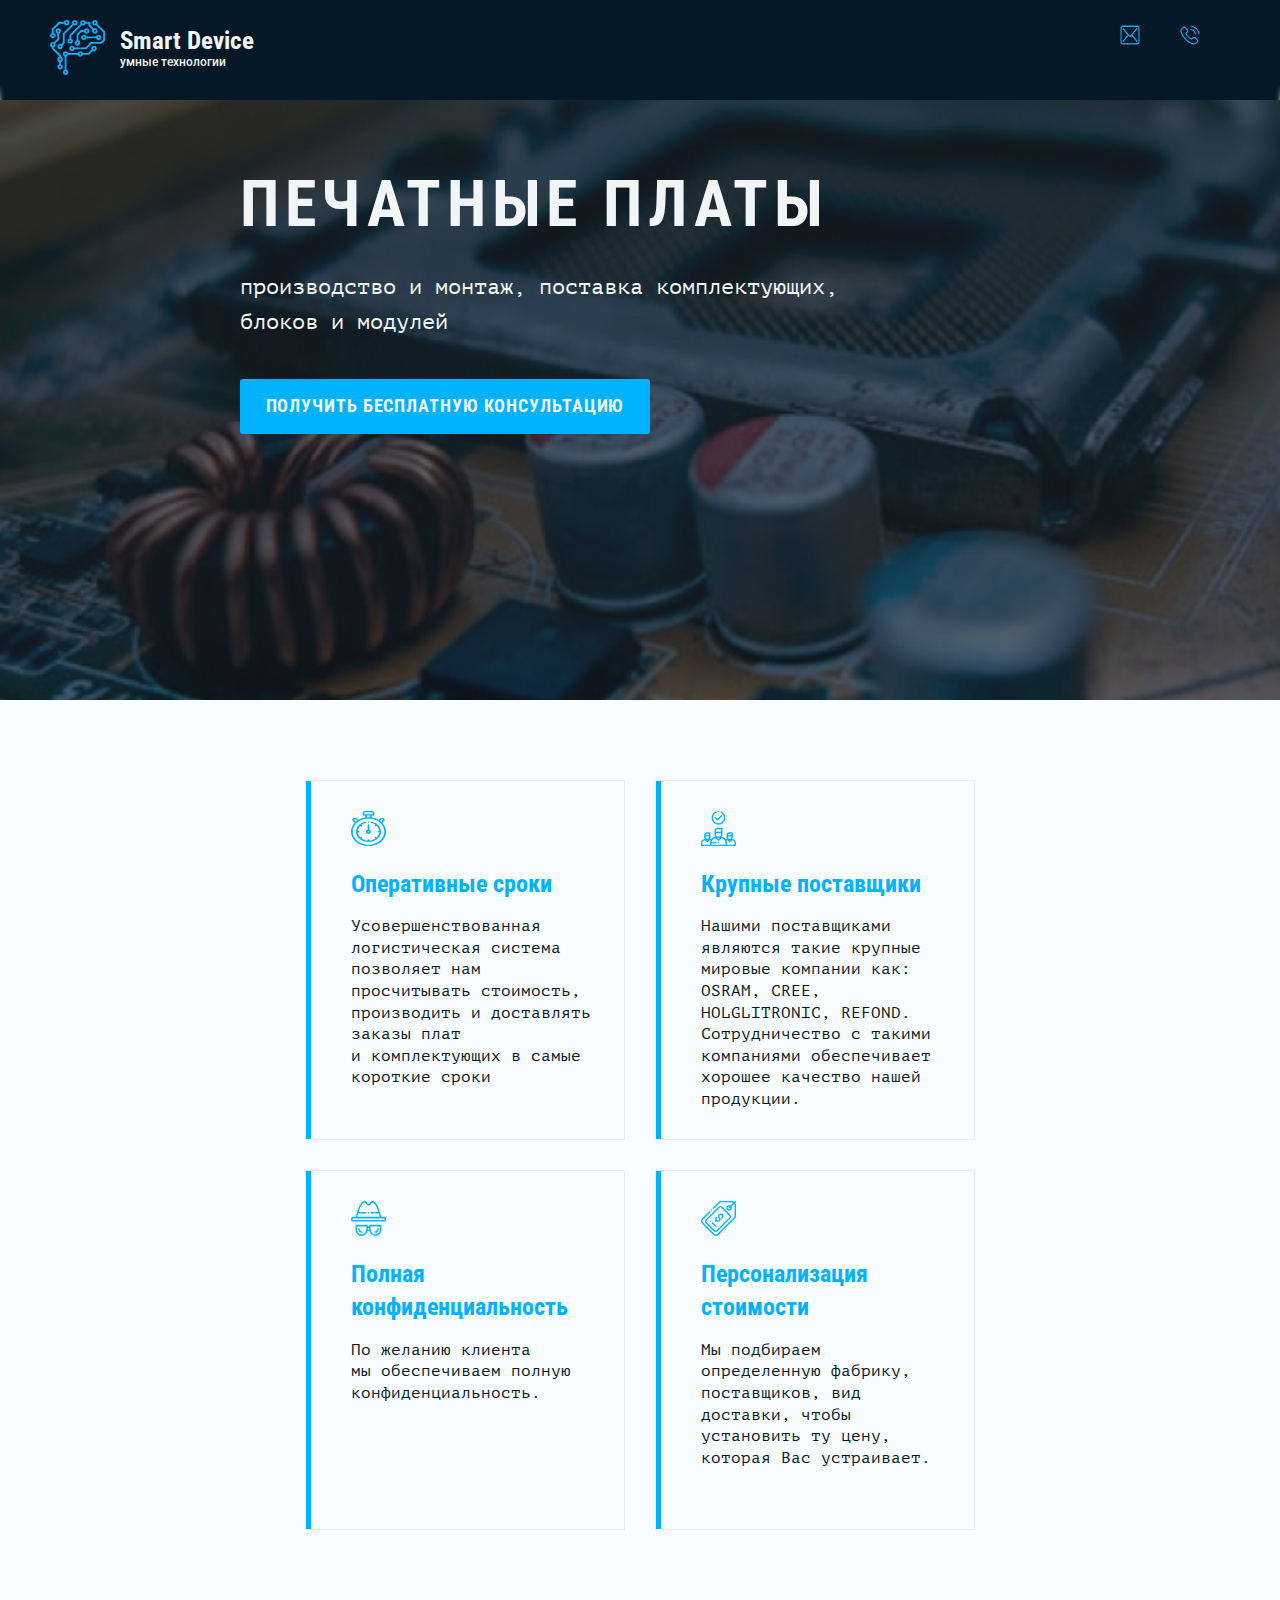
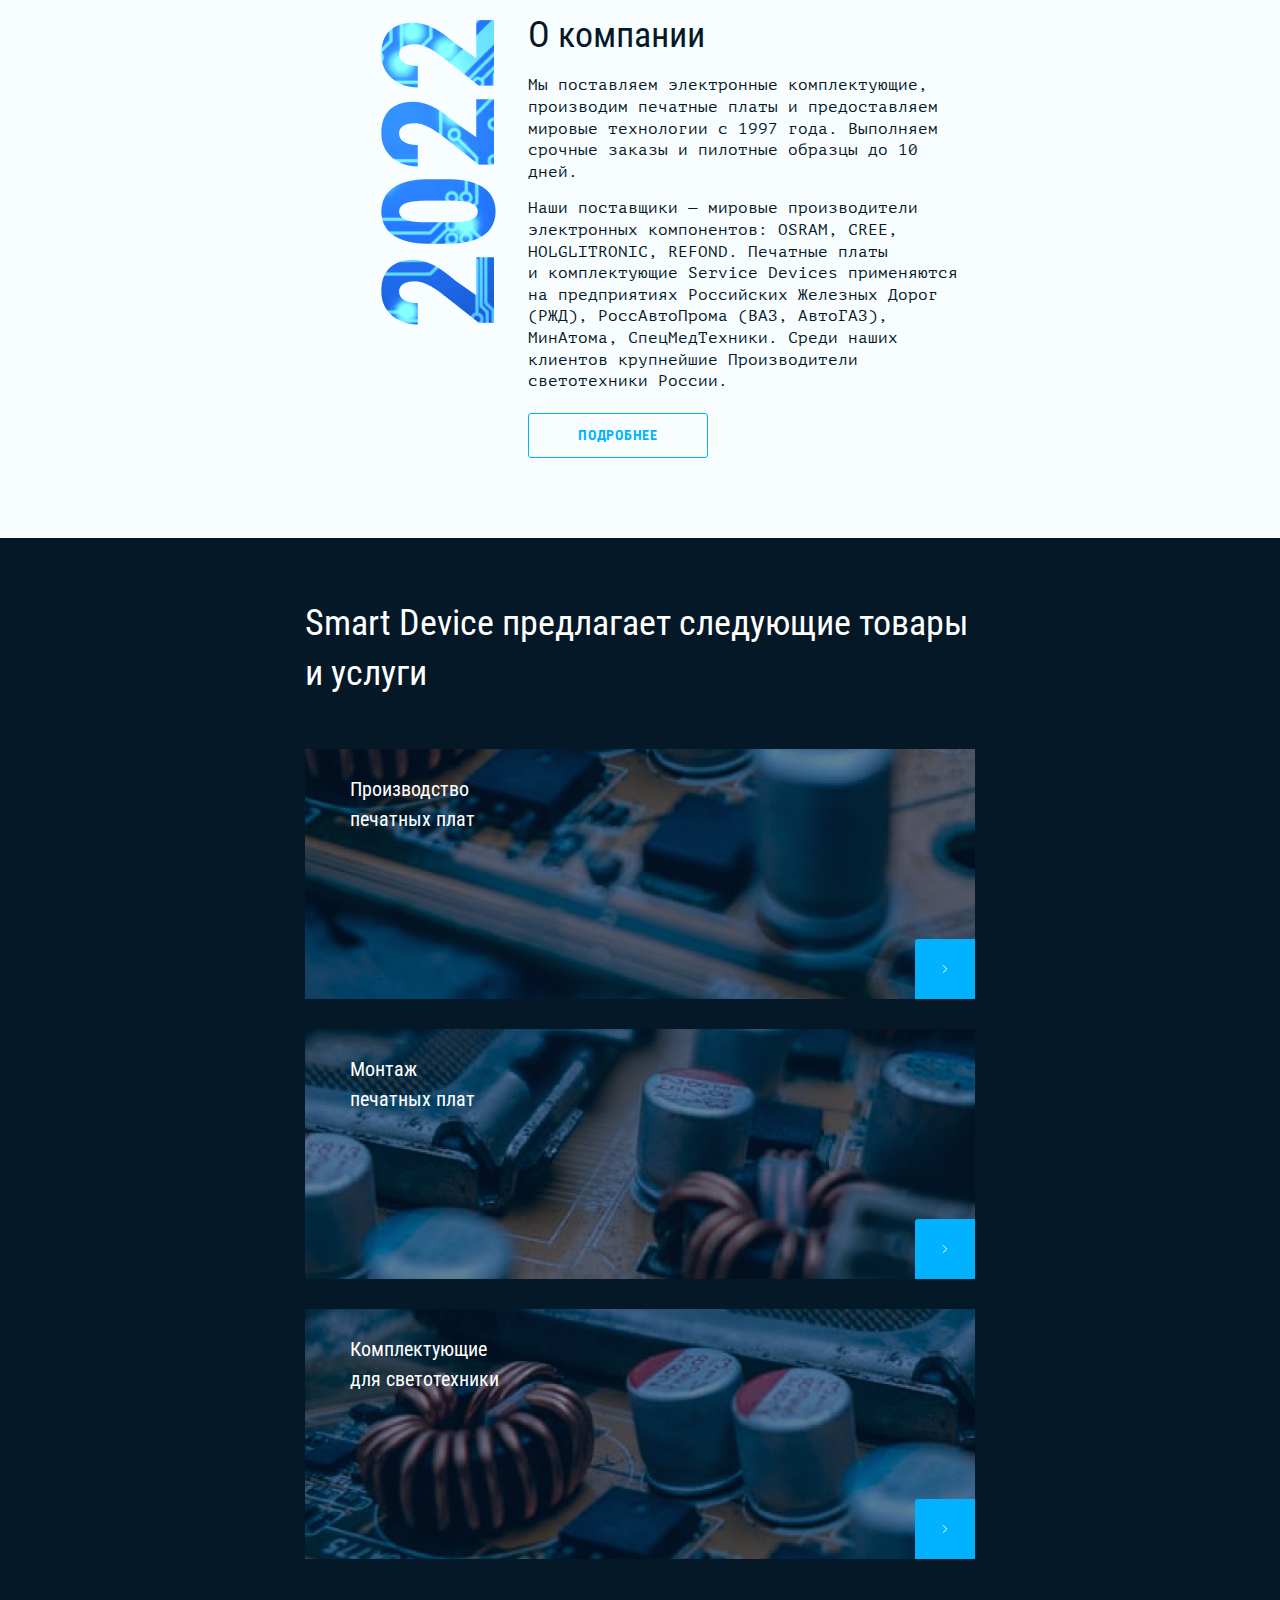
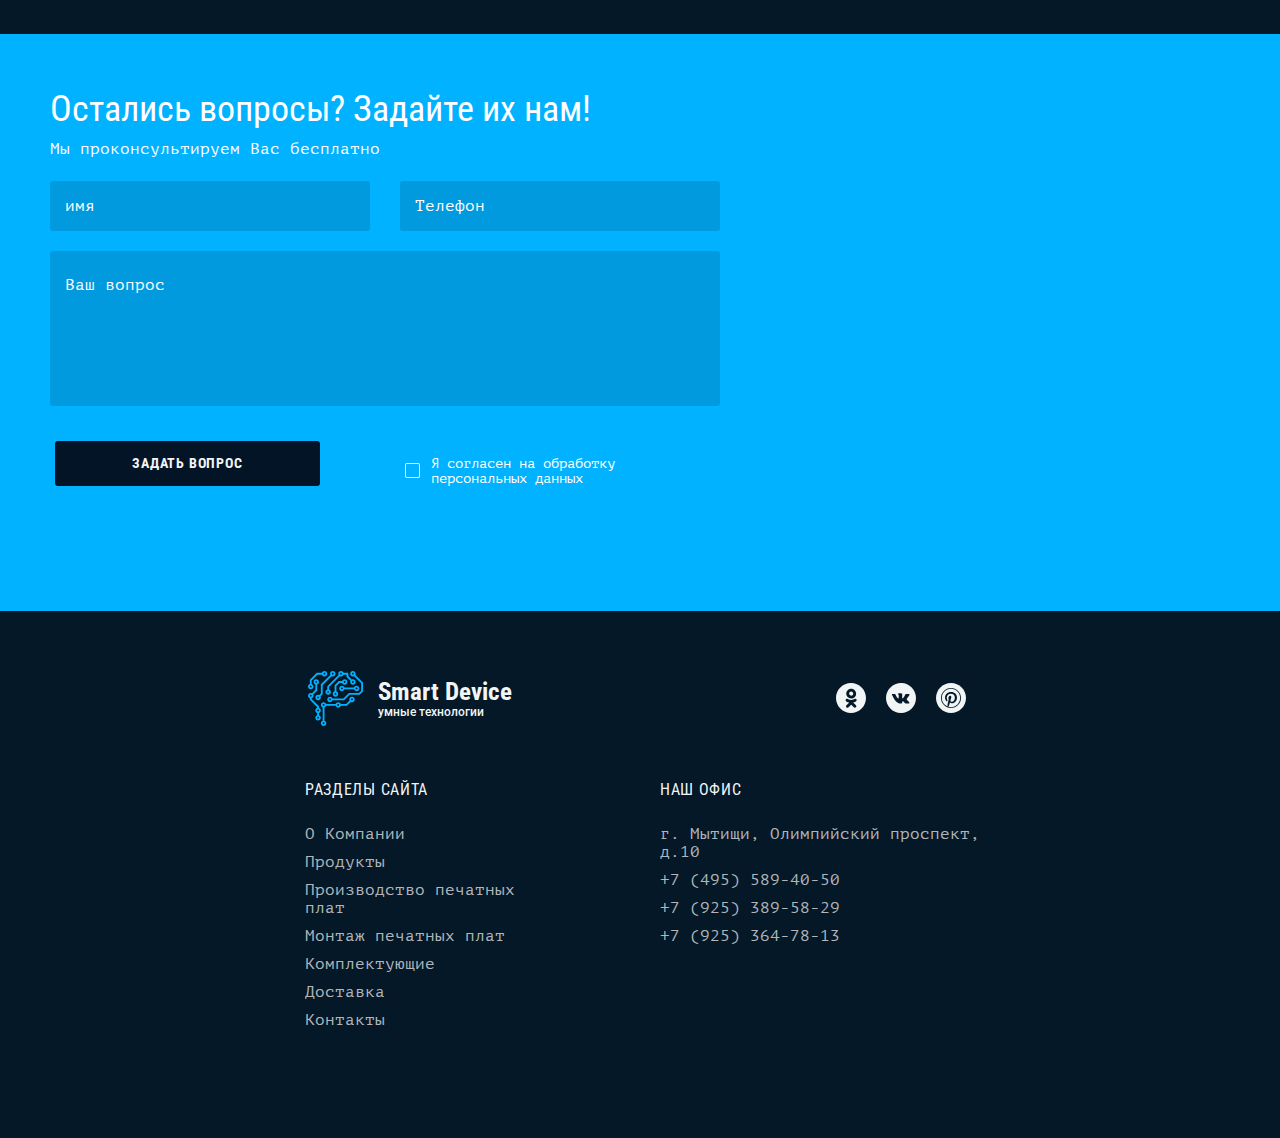
==== commit 14a8285c: "fix after testing" ====
--- a/index.html
+++ b/index.html
@@ -1,320 +1,345 @@
 <!DOCTYPE html>
 <html lang="ru">
   <head>
-    <meta charset="UTF-8">
-    <meta http-equiv="X-UA-Compatible" content="IE=edge">
-    <meta name="viewport" content="width=device-width, initial-scale=1.0">
+    <meta charset="UTF-8" />
+    <meta http-equiv="X-UA-Compatible" content="IE=edge" />
+    <meta name="viewport" content="width=device-width, initial-scale=1.0" />
     <meta name="description" content="Мы поставляем электронные комплектующие, производим печатные платы и предоставляем мировые технологии. Выполняем срочные заказы и пилотные образцы до 10 дней.">
-    <link rel="preload" as="font" href="./fonts/PTMono-Regular.woff2" crossorigin="">
-    <link rel="preload" as="font" href="./fonts/RobotoCondensed-Bold.woff2" crossorigin="">
-    <link rel="preload" as="font" href="./fonts/RobotoCondensed-Regular.woff2" crossorigin="">
-    <link rel="preload" as="font" href="./fonts/Roboto-Medium.woff2" crossorigin="">
     <title>Smart Device</title>
     <link rel="stylesheet" href="css/style.min.css">
   </head>
   <body>
     <div class="wrapper">
       <header class="header">
-        <div class="header__wrapper">
-          <a class="header__logo logo" href="#">
-          <svg class="logo__icon" width="215" height="55">
-            <use xlink:href="./img/sprite.svg#logotype-desktop" data-logotype="header-logotype"></use>
-          </svg>
-          </a>
-          <div class="header__user-navigation user-navigation">
-            <ul class="user-navigation__list">
-              <li>
-                <a class="user-navigation__link" href="mailto:info@sd.ru">
-                  <svg width="20" height="20">
-                    <use class="user-navigation__icon focus-visible" xlink:href="./img/sprite.svg#email"></use>
-                  </svg>
-                  <span class="user-navigation__text">info@sd.ru</span>
-                </a>
-              </li>
-              <li>
-                <a class="user-navigation__link" href="tel:+74950005252">
-                  <svg width="20" height="20">
-                    <use class="user-navigation__icon focus-visible" xlink:href="./img/sprite.svg#phone"></use>
-                  </svg>
-                  <span class="user-navigation__text">+7 (495) 000 52 52</span>
-                </a>
-              </li>
-            </ul>
-          </div>
-          <button class="header__button btn" data-open-modal="modal-feedback">Заказать звонок</button>
+        <div class="container">
+          <div class="header__wrapper">
+            <a class="header__logo logo" href="#">
+              <svg class="logo__icon" width="55" height="55">
+                <use xlink:href="./img/sprite.svg#logotype"></use>
+              </svg>
+              <div class="logo__text-wrapper">
+                <span class="logo__title">Smart Device</span>
+                <span class="logo__subtitle">умные технологии</span>
+              </div>
+            </a>
+            <div class="header__user-navigation user-navigation">
+              <ul class="user-navigation__list">
+                <li class="user-navigation__item">
+                  <a class="user-navigation__link" href="mailto:info@sd.ru">
+                    <svg width="20" height="20">
+                      <use class="user-navigation__icon focus-visible" xlink:href="./img/sprite.svg#email"></use>
+                    </svg>
+                   <span class="user-navigation__text">info@sd.ru</span>
+                  </a>
+                </li>
+                <li class="user-navigation__item">
+                  <a class="user-navigation__link" href="tel:+74950005252">
+                    <svg width="20" height="20">
+                      <use class="user-navigation__icon focus-visible" xlink:href="./img/sprite.svg#phone"></use>
+                    </svg>
+                    <span class="user-navigation__text">+7 (495) 000 52 52</span>
+                  </a>
+                </li>
+              </ul>
+            </div>
+            <button class="user-navigation__button btn" data-open-modal="modal-feedback">Заказать звонок</button>
+          </div>
         </div>
       </header>
       <main class="page-main">
         <section class="preview">
-          <div class="preview__wrapper">
-            <div class="preview__content">
-              <h1>Печатные платы</h1>
-              <span>производство и&nbsp;монтаж, поставка комплектующих, блоков и&nbsp;модулей</span>
-              <a href="#feedback" class="preview__button btn" data-button="preview-button">Получить бесплатную консультацию</a>
+          <div class="container">
+            <div class="preview__wrapper">
+              <div class="preview__content">
+                <h1 class="preview__title title">Печатные платы</h1>
+                <span class="preview__subtitle">производство и монтаж, поставка комплектующих, блоков и модулей</span>
+                <a href="#feedback" class="preview__button btn" type="button">Получить бесплатную консультацию</a>
+                <a href="#feedback" class="preview__button preview__button--mobile-width-only btn" type="button">бесплатная консультация</a>
+              </div>
             </div>
           </div>
         </section>
 
         <section class="advantages">
-          <h2 class="visually-hidden">Преимущества</h2>
-          <div class="advantages__wrapper">
-            <ul class="advantages__list">
-              <li>
-                <svg width="35" height="35">
-                  <use class="advantages__icon" xlink:href="./img/sprite.svg#stopwatch"></use>
-                </svg>
-                <h3>Оперативные сроки</h3>
-                <p>
-                  Усовершенствованная логистическая система позволяет нам просчитывать стоимость, производить и&nbsp;доставлять заказы плат и&nbsp;комплектующих в&nbsp;самые короткие сроки
+          <h2 class="visually-hidden">Приемущества</h2>
+          <div class="container">
+            <div class="advantages__wrapper">
+              <ul class="advantages__list">
+                <li class="advantages__item" tabindex="0">
+                  <svg width="35" height="35">
+                    <use class="advantages__icon" xlink:href="./img/sprite.svg#stopwatch"></use>
+                  </svg>
+                  <h4 class="advantages__title">Оперативные сроки</h4>
+                  <p class="advantages__text">
+                    Усовершенствованная логистическая система позволяет нам просчитывать стоимость, производить и&nbsp;доставлять заказы плат и&nbsp;комплектующих в&nbsp;самые короткие сроки
+                  </p>
+                </li>
+                <li class="advantages__item" tabindex="0">
+                  <svg width="35" height="35">
+                    <use class="advantages__icon" xlink:href="./img/sprite.svg#providers"></use>
+                  </svg>
+                  <h4 class="advantages__title">Крупные поставщики</h4>
+                  <p class="advantages__text">
+                    Нашими поставщиками являются такие крупные мировые компании как: OSRAM, CREE, HOLGLITRONIC, REFOND. Сотрудничество с&nbsp;такими компаниями обеспечивает хорошее качество нашей продукции.
+                  </p>
+                </li>
+                <li class="advantages__item" tabindex="0">
+                  <svg width="35" height="35">
+                    <use class="advantages__icon" xlink:href="./img/sprite.svg#detective"></use>
+                  </svg>
+                  <h4 class="advantages__title">Полная конфиденциальность</h4>
+                  <p class="advantages__text">По&nbsp;желанию клиента мы&nbsp;обеспечиваем полную конфиденциальность.</p>
+                </li>
+                <li class="advantages__item" tabindex="0">
+                  <svg width="35" height="35">
+                    <use class="advantages__icon" xlink:href="./img/sprite.svg#tag"></use>
+                  </svg>
+                  <h4 class="advantages__title">Персонализация стоимости</h4>
+                  <p class="advantages__text">Мы&nbsp;подбираем определенную фабрику, поставщиков, вид доставки, чтобы установить ту&nbsp;цену, которая Вас устраивает.</p>
+                </li>
+              </ul>
+            </div>
+          </div>
+        </section>
+
+        <section class="about">
+          <div class="container">
+            <div class="about__wrapper">
+              <picture class="about__image">
+                <source type="image/webp" source="./img/images/abiut-2022.webp" media="(min-width: 769px)">
+                <img src="./img/images/about-2022.png" alt="">
+              </picture>
+              <div class="about__content-wrapper">
+                <h2 class="about__title title">О компании</h2>
+                <p class="about__text">
+                  Мы&nbsp;поставляем электронные комплектующие, производим печатные платы и&nbsp;предоставляем мировые технологии с&nbsp;1997 года. Выполняем срочные заказы и&nbsp;пилотные образцы до&nbsp;10 дней.
                 </p>
-              </li>
-              <li>
-                <svg width="35" height="35">
-                  <use class="advantages__icon" xlink:href="./img/sprite.svg#providers"></use>
-                </svg>
-                <h3>Крупные поставщики</h3>
-                <p>
-                  Нашими поставщиками являются такие крупные мировые компании как: OSRAM, CREE, HOLGLITRONIC, REFOND. Сотрудничество с&nbsp;такими компаниями обеспечивает хорошее качество нашей продукции.
+                <p class="about__text">
+                  Наши поставщики&nbsp;&mdash; мировые производители электронных компонентов: OSRAM, CREE, HOLGLITRONIC, REFOND. <span class="mobile-width-hidden">Печатные платы и&nbsp;комплектующие Service Devices применяются на&nbsp;предприятиях Российских Железных Дорог (РЖД), РоссАвтоПрома (ВАЗ, АвтоГАЗ), МинАтома, СпецМедТехники. Среди наших клиентов крупнейшие Производители светотехники России.</span>
                 </p>
-              </li>
-              <li>
-                <svg width="35" height="35">
-                  <use class="advantages__icon" xlink:href="./img/sprite.svg#detective"></use>
-                </svg>
-                <h3>Полная конфиденциальность</h3>
-                <p>По&nbsp;желанию клиента мы&nbsp;обеспечиваем полную конфиденциальность.</p>
-              </li>
-              <li>
-                <svg width="35" height="35">
-                  <use class="advantages__icon" xlink:href="./img/sprite.svg#tag"></use>
-                </svg>
-                <h3>Персонализация стоимости</h3>
-                <p>Мы&nbsp;подбираем определенную фабрику, поставщиков, вид доставки, чтобы установить ту&nbsp;цену, которая Вас устраивает.</p>
-              </li>
-            </ul>
-          </div>
-        </section>
-
-        <section class="about">
-          <div class="about__wrapper">
-            <span class="about__year-text">2022</span>
-            <div class="about__content-wrapper">
-              <h2 class="title">О компании</h2>
-              <p>
-                Мы&nbsp;поставляем электронные комплектующие, производим печатные платы и&nbsp;предоставляем мировые технологии с&nbsp;1997 года. Выполняем срочные заказы и&nbsp;пилотные образцы до&nbsp;10 дней.
-              </p>
-              <p>
-                Наши поставщики&nbsp;&mdash; мировые производители электронных компонентов: OSRAM, CREE, HOLGLITRONIC, REFOND. <span class="mobile-width-hidden">Печатные платы и&nbsp;комплектующие Service Devices применяются на&nbsp;предприятиях Российских Железных Дорог (РЖД), РоссАвтоПрома (ВАЗ, АвтоГАЗ), МинАтома, СпецМедТехники. Среди наших клиентов крупнейшие Производители светотехники России.</span>
-              </p>
-              <p class="is-hidden">
-                Smart Device&nbsp;&mdash; это команда профессионалов. Через нас прошло более 1&nbsp;000&nbsp;000 клиентов, 70% из&nbsp;которых продолжают сотрудничество по&nbsp;сей день. На&nbsp;данный момент насчитывается более 14 офисов по&nbsp;всей стране и&nbsp;20 городов присутствия.
-              </p>
-              <p class="is-hidden">
-                Мы&nbsp;стремимся к&nbsp;постоянному развитию и&nbsp;повышению уровня качества продукции, производимой внутри компании. Использование инновационных технологий помогает экономить деньги и&nbsp;время наших клиентов.
-              </p>
-            </div>
-            <button class="about__button btn" type="button">Подробнее</button>
+                <p class="about__text is-hidden">
+                  Smart Device&nbsp;&mdash; это команда профессионалов. Через нас прошло более 1&nbsp;000&nbsp;000 клиентов, 70% из&nbsp;которых продолжают сотрудничество по&nbsp;сей день. На&nbsp;данный момент насчитывается более 14 офисов по&nbsp;всей стране и&nbsp;20 городов присутствия.
+                </p>
+                <p class="about__text is-hidden">
+                  Мы&nbsp;стремимся к&nbsp;постоянному развитию и&nbsp;повышению уровня качества продукции, производимой внутри компании. Использование инновационных технологий помогает экономить деньги и&nbsp;время наших клиентов.
+                </p>
+              </div>
+              <button class="about__button btn" type="button">Подробнее</button>
+            </div>
           </div>
         </section>
 
         <section class="products">
-          <div class="products__wrapper">
-            <h2 data-title="products-title">Smart Device предлагает следующие товары и&nbsp;услуги</h2>
-            <ul class="products__list">
-              <li>
-                <a href="#">
-                  <h3>
-                    Производство <br>
-                    печатных плат
-                  </h3>
-                  <picture>
-                    <source media="(min-width: 1024px)"
-                      srcset="img/images/bg-card-1-desktop.webp 1x, img/images/bg-card-1-desktop@2x.webp 2x" width="350" height="650" type="image/webp" >
-                    <source media="(min-width: 768px)"
-                      srcset="img/images/bg-card-1-tablet.webp 1x, img/images/bg-card-1-tablet@2x.webp 2x" width="670" height="250" type="image/webp" >
-                    <source media="(min-width: 320px)"
-                      srcset="img/images/bg-card-1-mobile.webp 1x, img/images/bg-card-1-mobile@2x.webp 2x" width="270" height="250" type="image/webp">
-                    <source media="(min-width: 768px)" srcset="img/images/bg-card-1-tablet.jpg 1x, img/images/bg-card-1-tablet@2x.jpg 2x" width="670" height="250">
-                    <source media="(min-width: 320px)" srcset="img/images/bg-card-1-mobile.jpg 1x, img/images/bg-card-1-mobile@2x.jpg 2x" width="270" height="250">
-                    <img src="img/images/bg-card-1-desktop.jpg" srcset="img/images/bg-card-1-desktop@2x.jpg 2x" alt="" width="350" height="650">
-                  </picture>
-                  <div class="products__button btn">
-                    <svg width="10" height="10">
-                      <use xlink:href="./img/sprite.svg#card-arrow"></use>
-                    </svg>
+          <div class="container">
+            <div class="products__wrapper">
+              <h2 class="products__title title">Smart Device предлагает следующие товары и услуги</h2>
+              <ul class="products__list">
+                <li class="products__item">
+                  <a href="#" class="products__item-link">
+                    <h3 class="products__item-title">
+                      Производство <br>
+                      печатных плат
+                    </h3>
+										<picture>
+											<source type="image/webp" media="(min-width: 1920px)"
+												srcset="img/images/bg-card-1-desktop.webp 1x, img/images/bg-card-1-desktop@2x.webp 2x">
+											<source type="image/webp" media="(max-width: 1919)"
+												srcset="img/images/bg-card-1-tablet.webp 1x, img/images/bg-card-1-tablet@2x.webp 2x">
+											<source type="image/webp" media="(max-width: 769px)"
+												srcset="img/images/bg-card-1-mobile.webp 1x, img/images/bg-card-1-mobile@2x.webp 2x">
+											<source media="(max-width: 1919px)" srcset="img/images/bg-card-1-tablet.jpg 1x, img/images/bg-card-1-tablet@2x.jpg 2x">
+											<source media="(max-width: 769px)" srcset="img/images/bg-card-1-mobile.jpg 1x, img/images/bg-card-1-mobile@2x.jpg 2x">
+											<img src="img/images/bg-card-1-desktop.jpg" srcset="img/images/bg-card-1-desktop@2x.jpg 2x" alt="">
+										</picture>
+                    <button class="products__button btn" type="button">
+                      <svg width="10" height="10">
+                        <use xlink:href="./img/sprite.svg#card-arrow"></use>
+                      </svg>
+                    </button>
+                  </a>
+                </li>
+                <li class="products__item">
+									<a href="#" class="products__item-link">
+										<h3 class="products__item-title">
+                      Монтаж
+                      <br> печатных плат
+                    </h3>
+										<picture>
+											<source type="image/webp" media="(min-width: 1920px)"
+												srcset="img/images/bg-card-2-desktop.webp 1x, img/images/bg-card-2-desktop@2x.webp 2x">
+											<source type="image/webp" media="(max-width: 1919)"
+												srcset="img/images/bg-card-2-tablet.webp 1x, img/images/bg-card-2-tablet@2x.webp 2x">
+											<source type="image/webp" media="(max-width: 769px)"
+												srcset="img/images/bg-card-2-mobile.webp 1x, img/images/bg-card-2-mobile@2x.webp 2x">
+											<source media="(max-width: 1919px)" srcset="img/images/bg-card-2-tablet.jpg 1x, img/images/bg-card-2-tablet@2x.jpg 2x">
+											<source media="(max-width: 769px)" srcset="img/images/bg-card-2-mobile.jpg 1x, img/images/bg-card-2-mobile@2x.jpg 2x">
+											<img src="img/images/bg-card-2-desktop.jpg" srcset="img/images/bg-card-2-desktop@2x.jpg 2x" alt="">
+										</picture>
+                    <button class="products__button btn" type="button">
+                      <svg width="10" height="10">
+                        <use xlink:href="./img/sprite.svg#card-arrow"></use>
+                      </svg>
+                    </button>
+									</a>
+								</li>
+                <li class="products__item">
+									<a href="#" class="products__item-link">
+										<h3 class="products__item-title">
+                      Комплектующие<br> для светотехники
+                    </h3>
+										<picture>
+											<source type="image/webp" media="(min-width: 1920px)"
+												srcset="img/images/bg-card-3-desktop.webp 1x, img/images/bg-card-3-desktop@2x.webp 2x">
+											<source type="image/webp" media="(max-width: 1919)"
+												srcset="img/images/bg-card-3-tablet.webp 1x, img/images/bg-card-3-tablet@2x.webp 2x">
+											<source type="image/webp" media="(max-width: 769px)"
+												srcset="img/images/bg-card-3-mobile.webp 1x, img/images/bg-card-3-mobile@2x.webp 2x">
+											<source media="(max-width: 1919px)" srcset="img/images/bg-card-3-tablet.jpg 1x, img/images/bg-card-3-tablet@2x.jpg 2x">
+											<source media="(max-width: 769px)" srcset="img/images/bg-card-3-mobile.jpg 1x, img/images/bg-card-3-mobile@2x.jpg 2x">
+											<img src="img/images/bg-card-3-desktop.jpg" srcset="img/images/bg-card-3-desktop@2x.jpg 2x" alt="">
+										</picture>
+                    <button class="products__button btn" type="button">
+                      <svg width="10" height="10">
+                        <use xlink:href="./img/sprite.svg#card-arrow"></use>
+                      </svg>
+                    </button>
+								</a>
+								</li>
+              </ul>
+            </div>
+          </div>
+        </section>
+
+        <section class="feedback" id="feedback">
+          <div class="container">
+            <div class="feedback__wrapper">
+              <picture>
+                <source type="image/webp" media="(max-width: 1920)" srcset="img/images/paper-airplane.webp 1x, img/images/paper-airplane@2x.webp 2x">
+                <img src="img/images/paper-airplane.png" srcset="img/images/paper-airplane@2x.png 2x" alt="бумажный самолетик">
+              </picture>
+              <form class="feedback__form" action="">
+                <fieldset>
+                  <legend class="feedback__title title">Остались вопросы? Задайте их&nbsp;нам!</legend>
+                  <span class="feedback__subtitle">Мы проконсультируем Вас бесплатно</span>
+                  <label for="name" class="visually-hidden">Имя</label>
+                  <input type="text" id="name" name="имя" placeholder="имя" required>
+                  <div class="phone-mask">
+                    <label for="phone" class="visually-hidden">Телефон</label>
+                    <input type="tel" id="phone" name="телефон" placeholder="Телефон" required>
                   </div>
-                </a>
-              </li>
-              <li>
-                <a href="#">
-                  <h3>
-                    Монтаж
-                    <br> печатных плат
-                  </h3>
-                  <picture>
-                    <source media="(min-width: 1024px)"
-                      srcset="img/images/bg-card-2-desktop.webp 1x, img/images/bg-card-2-desktop@2x.webp 2x" width="350" height="650" type="image/webp">
-                    <source media="(min-width: 768px)"
-                      srcset="img/images/bg-card-2-tablet.webp 1x, img/images/bg-card-2-tablet@2x.webp 2x" width="670" height="250" type="image/webp">
-                    <source media="(min-width: 320px)"
-                      srcset="img/images/bg-card-2-mobile.webp 1x, img/images/bg-card-2-mobile@2x.webp 2x" width="270" height="250" type="image/webp">
-                    <source media="(min-width: 768px)" srcset="img/images/bg-card-2-tablet.jpg 1x, img/images/bg-card-2-tablet@2x.jpg 2x" width="670" height="250">
-                    <source media="(min-width: 320px)" srcset="img/images/bg-card-2-mobile.jpg 1x, img/images/bg-card-2-mobile@2x.jpg 2x" width="270" height="250">
-                    <img src="img/images/bg-card-2-desktop.jpg" srcset="img/images/bg-card-2-desktop@2x.jpg 2x" alt="" width="350" height="650">
-                  </picture>
-                  <div class="products__button btn">
-                    <svg width="10" height="10">
-                      <use xlink:href="./img/sprite.svg#card-arrow"></use>
-                    </svg>
+                  <label for="question" class="visually-hidden">Ваш вопрос</label>
+                  <textarea name="вопрос" id="question" placeholder="Ваш вопрос"></textarea>
+                </fieldset>
+                <div class="feedback__form-submit">
+                  <button class="feedback__submit-button btn" type="submit">Задать вопрос</button>
+                  <div class="feedback__checkbox">
+                    <input class="visually-hidden" type="checkbox" id="agreement" name="agreement" required>
+                    <label for="agreement">
+                      Я&nbsp;согласен на&nbsp;обработку<br> персональных данных
+                    </label>
                   </div>
-                </a>
-              </li>
-              <li>
-                <a href="#">
-                  <h3>
-                    Комплектующие<br> для светотехники
-                  </h3>
-                  <picture>
-                    <source media="(min-width: 1024px)"
-                      srcset="img/images/bg-card-3-desktop.webp 1x, img/images/bg-card-3-desktop@2x.webp 2x" width="350" height="650" type="image/webp">
-                    <source media="(min-width: 768px)"
-                      srcset="img/images/bg-card-3-tablet.webp 1x, img/images/bg-card-3-tablet@2x.webp 2x" width="670" height="250" type="image/webp">
-                    <source media="(min-width: 320px)"
-                      srcset="img/images/bg-card-3-mobile.webp 1x, img/images/bg-card-3-mobile@2x.webp 2x" width="270" height="250" type="image/webp">
-                    <source media="(min-width: 768px)" srcset="img/images/bg-card-3-tablet.jpg 1x, img/images/bg-card-3-tablet@2x.jpg 2x" width="670" height="250">
-                    <source media="(min-width: 320px)" srcset="img/images/bg-card-3-mobile.jpg 1x, img/images/bg-card-3-mobile@2x.jpg 2x" width="270" height="250">
-                    <img src="img/images/bg-card-3-desktop.jpg" srcset="img/images/bg-card-3-desktop@2x.jpg 2x" alt="" width="350" height="650">
-                  </picture>
-                  <div class="products__button btn">
-                    <svg width="10" height="10">
-                      <use xlink:href="./img/sprite.svg#card-arrow"></use>
-                    </svg>
-                  </div>
-              </a>
-              </li>
-            </ul>
-          </div>
-        </section>
-
-        <section class="feedback" id="feedback">
-          <h3 class="visually-hidden">Получить обратную связь</h3>
-          <div class="feedback__wrapper">
-            <picture>
-              <source media="(min-width: 1024px)" srcset="img/images/paper-airplane.webp 1x, img/images/paper-airplane@2x.webp 2x" width="510" height="285" type="image/webp">
-              <img src="img/images/paper-airplane.png" srcset="img/images/paper-airplane@2x.png 2x" alt="бумажный самолетик" width="510" height="285">
-            </picture>
-            <form action="https://echo.htmlacademy.ru/">
-              <div class="feedback__form-wrapper form-wrapper">
-                <h4>Остались вопросы? Задайте их&nbsp;нам!</h4>
-                <span>Мы&nbsp;проконсультируем Вас бесплатно</span>
-                <label for="name" class="visually-hidden">Имя</label>
-                <input type="text" id="name" name="name" placeholder="Имя" required>
-                <div class="phone-mask">
-                  <label for="phone" class="visually-hidden">Телефон</label>
-                  <input type="tel" id="phone" name="phone" placeholder="Телефон" required>
                 </div>
-                <label for="question" class="visually-hidden">Ваш вопрос</label>
-                <textarea name="question" id="question" placeholder="Ваш вопрос"></textarea>
-              </div>
-              <div class="feedback__form-submit form-submit">
-                <button class="form-submit__button btn" type="submit">Задать вопрос</button>
-                <div class="form-submit__checkbox">
-                  <input class="visually-hidden focus-visible" type="checkbox" id="agreement" name="agreement" required>
-                  <label for="agreement">
-                    Я&nbsp;согласен на&nbsp;обработку<br> персональных данных
-                  </label>
-                </div>
-              </div>
-            </form>
+              </form>
+            </div>
           </div>
         </section>
       </main>
       <footer class="footer">
-        <div class="footer__wrapper">
-          <div class="footer__social-links footer__block social-links">
-            <a class="footer__logo logo" href="#">
-            <svg class="logo__icon" width="215" height="55">
-              <use xlink:href="./img/sprite.svg#logotype-desktop" data-logotype="footer-logotype"></use>
-            </svg>
-            </a>
-            <ul class="social-links__list">
-              <li>
-                <a href="#" aria-label="ok.ru">
-                  <svg width="30" height="30">
-                    <use xlink:href="./img/sprite.svg#ok"></use>
-                  </svg>
-                </a>
-              </li>
-              <li>
-                <a href="#" aria-label="vk.com">
-                  <svg width="30" height="30">
-                    <use xlink:href="./img/sprite.svg#vk"></use>
-                  </svg>
-                </a>
-              </li>
-              <li>
-                <a href="#" aria-label="pinterest.com">
-                  <svg width="30" height="30">
-                    <use xlink:href="./img/sprite.svg#pinterest"></use>
-                  </svg>
-                </a>
-              </li>
-            </ul>
-          </div>
-          <div class="accordion" data-accordion="parent" data-destroy="(max-width: 767px)" data-single>
-            <div class="footer__site-links footer__block site-links accordion__element" data-accordion="element">
-              <button class="footer__button accordion__button btn" data-accordion="button" tabindex="-1" type="button">Разделы сайта</button>
-              <div class="accordion__content" data-accordion="content">
-                <ul class="site-links__list accordion__wrapper">
-                  <li>
-                    <a href="#">О Компании</a>
-                  </li>
-                  <li>
-                    <a href="#">Продукты</a>
-                  </li>
-                  <li>
-                    <a href="#">
-                      Производство печатных <br>
-                      плат
-                    </a>
-                  </li>
-                  <li>
-                    <a href="#">Монтаж печатных плат</a>
-                  </li>
-                  <li>
-                    <a href="#">Комплектующие</a>
-                  </li>
-                  <li>
-                    <a href="#">Доставка</a>
-                  </li>
-                  <li>
-                    <a href="#">Контакты</a>
-                  </li>
-                </ul>
-              </div>
-            </div>
-            <address class="footer__contacts footer__block contacts accordion__element" data-accordion="element">
-              <button class="footer__button accordion__button btn" data-accordion="button" tabindex="-1" type="button">Наш офис</button>
-              <div class="accordion__content" data-accordion="content">
-                <ul class="contacts__list accordion__wrapper">
-                  <li>
-                    <span>
-                      г. Мытищи, Олимпийский проспект, <br>
-                      д.10
-                    </span>
-                  </li>
-                  <li>
-                    <a href="tel:+74955894050">+7 (495) 589-40-50</a>
-                  </li>
-                  <li>
-                    <a href="tel:+79253895829">+7 (925) 389-58-29</a>
-                  </li>
-                  <li>
-                    <a href="tel:+79253647813">+7 (925) 364-78-13</a>
-                  </li>
-                </ul>
-              </div>
-            </address>
+        <div class="container">
+          <div class="footer__wrapper">
+            <div class="footer__social-links footer__block social-links">
+              <a class="footer__logo logo" href="#">
+                <svg class="logo__icon" width="55" height="55">
+                  <use xlink:href="./img/sprite.svg#logotype"></use>
+                </svg>
+                <div class="logo__text-wrapper footer__logo-text">
+                  <span class="logo__title">Smart Device</span>
+                  <span class="logo__subtitle">умные технологии</span>
+                </div>
+              </a>
+              <ul class="social-links__list">
+                <li class="social-links__item">
+                  <a href="#">
+                    <svg width="30" height="30">
+                      <use xlink:href="./img/sprite.svg#ok"></use>
+                    </svg>
+                  </a>
+                </li>
+                <li class="social-links__item">
+                  <a href="#">
+                    <svg width="30" height="30">
+                      <use xlink:href="./img/sprite.svg#vk"></use>
+                    </svg>
+                  </a>
+                </li>
+                <li class="social-links__item">
+                  <a href="#">
+                    <svg width="30" height="30">
+                      <use xlink:href="./img/sprite.svg#pinterest"></use>
+                    </svg>
+                  </a>
+                </li>
+              </ul>
+            </div>
+            <div class="accordion" data-accordion="parent" data-destroy="(max-width: 769px)" data-single>
+              <div class="footer__site-links footer__block site-links accordion__element" data-accordion="element">
+                <button class="footer__button accordion__button btn" data-accordion="button" type="button">
+                  <h3 class="footer__title">Разделы сайта</h3>
+                </button>
+                <div class="accordion__content" data-accordion="content">
+                  <ul class="site-links__list accordion__wrapper">
+                    <li class="site-links__item">
+                      <a href="#">О Компании</a>
+                    </li>
+                    <li class="site-links__item">
+                      <a href="#">Продукты</a>
+                    </li>
+                    <li class="site-links__item">
+                      <a href="#">
+                        Производство печатных <br>
+                        плат
+                      </a>
+                    </li>
+                    <li class="site-links__item">
+                      <a href="#">Монтаж печатных плат</a>
+                    </li>
+                    <li class="site-links__item">
+                      <a href="#">Комплектующие</a>
+                    </li>
+                    <li class="site-links__item">
+                      <a href="#">Доставка</a>
+                    </li>
+                    <li class="site-links__item">
+                      <a href="#">Контакты</a>
+                    </li>
+                  </ul>
+                </div>
+              </div>
+              <address class="footer__contacts footer__block contacts accordion__element" data-accordion="element">
+                <button class="footer__button accordion__button btn" data-accordion="button" type="button">
+                  <h3 class="footer__title">Наш офис</h3>
+                </button>
+                <div class="accordion__content" data-accordion="content">
+                  <ul class="contacts__list accordion__wrapper">
+                    <li class="contacts__item">
+                      <span class="contacts__address">
+                        г. Мытищи, Олимпийский проспект, <br>
+                        д.10
+                      </span>
+                    </li>
+                    <li class="contacts__item">
+                      <a href="tel:+74955894050">+7 (495) 589-40-50</a>
+                    </li>
+                    <li class="contacts__item">
+                      <a href="tel:+79253895829">+7 (925) 389-58-29</a>
+                    </li>
+                    <li class="contacts__item">
+                      <a href="tel:+79253647813">+7 (925) 364-78-13</a>
+                    </li>
+                  </ul>
+                </div>
+              </address>
+            </div>
           </div>
         </div>
       </footer>
@@ -325,21 +350,21 @@
       <div class="modal__wrapper">
         <div class="modal__overlay" data-close-modal></div>
         <div class="modal__content">
-          <form action="https://echo.htmlacademy.ru/">
-            <div class="modal__form form-wrapper">
-              <h4>Закажите звонок</h4>
-              <span>Оставьте контакты, мы&nbsp;проконсультируем вас бесплатно в&nbsp;удобное время</span>
+          <form class="modal__form feedback__form" action="">
+            <fieldset>
+              <legend class="feedback__title title">Закажите звонок</legend>
+              <span class="feedback__subtitle">Оставьте контакты, мы&nbsp;проконсультируем вас бесплатно в&nbsp;удобное время</span>
               <label for="modal-name" class="visually-hidden">Имя</label>
-              <input type="text" id="modal-name" name="name" placeholder="имя" required data-focus>
+              <input type="text" id="modal-name" name="имя" placeholder="имя" required data-focus>
               <div class="phone-mask">
                 <label for="modal-phone" class="visually-hidden">Телефон</label>
-                <input type="tel" id="modal-phone" name="phone" placeholder="Телефон" required>
+                <input type="tel" id="modal-phone" name="телефон" placeholder="Телефон" required>
               </div>
               <label for="modal-question" class="visually-hidden">Ваш вопрос</label>
-              <textarea name="question" id="modal-question" placeholder="Ваш вопрос"></textarea>
-            </div>
-            <div class="modal__form-submit form-submit">
-              <button class="form-submit__button btn" type="submit">Отправить</button>
+              <textarea name="вопрос" id="modal-question" placeholder="Ваш вопрос"></textarea>
+            </fieldset>
+            <div class="feedback__form-submit">
+              <button class="feedback__submit-button btn" type="submit">Отправить</button>
               <div class="modal__checkbox">
                 <input class="visually-hidden" type="checkbox" id="modal-agreement" name="agreement" required>
                 <label for="modal-agreement">Я&nbsp;согласен на&nbsp;обработку персональных данных</label>
--- a/css/style.min.css
+++ b/css/style.min.css
@@ -1,3 +1,4 @@
+@charset "UTF-8";
 /*! normalize.css v8.0.1 | MIT License | github.com/necolas/normalize.css */
-html{-webkit-text-size-adjust:100%}.advantages__list p{margin:0}details,main{display:block}h1{margin:.67em 0;font-size:2em}hr{-webkit-box-sizing:content-box;box-sizing:content-box;height:0;overflow:visible}code,kbd,pre,samp{font-size:1em;font-family:monospace,monospace}a{background-color:transparent;color:#041827;text-decoration:none}abbr[title]{-webkit-text-decoration:underline dotted;text-decoration:underline dotted;border-bottom:none}b,strong{font-weight:bolder}small{font-size:80%}sub,sup{position:relative;font-size:75%;line-height:0;vertical-align:baseline}sub{bottom:-.25em}sup{top:-.5em}img{border-style:none}button,input,optgroup,select,textarea{margin:0;font-size:100%;line-height:1.15;font-family:inherit}button,input{overflow:visible}button,select{text-transform:none}[type=button]::-moz-focus-inner,[type=reset]::-moz-focus-inner,[type=submit]::-moz-focus-inner,button::-moz-focus-inner{padding:0;border-style:none}[type=button]:-moz-focusring,[type=reset]:-moz-focusring,[type=submit]:-moz-focusring,button:-moz-focusring{outline:1px dotted ButtonText}fieldset{padding:.35em .75em .625em}legend{display:table;max-width:100%;color:inherit;white-space:normal}progress{vertical-align:baseline}textarea{overflow:auto;resize:none}[type=checkbox],[type=radio],legend{-webkit-box-sizing:border-box;box-sizing:border-box;padding:0}[type=number]::-webkit-inner-spin-button,[type=number]::-webkit-outer-spin-button{height:auto}[type=search]{outline-offset:-2px;-webkit-appearance:textfield}[type=search]::-webkit-search-decoration{-webkit-appearance:none}::-webkit-file-upload-button{font:inherit;-webkit-appearance:button}summary{display:list-item}[hidden],template{display:none}[data-accordion=element].is-active>[data-accordion=content]{max-height:100%}[data-accordion=parent].no-transition [data-accordion=content]{-webkit-transition:none;transition:none}[data-accordion=content]{max-height:0;-webkit-transition:max-height .3s;transition:max-height .3s;overflow:hidden}@font-face{font-display:swap;font-family:"PT Mono";font-style:normal;font-weight:400;src:url(../fonts/PTMono-Regular.woff2) format("woff2"),url(../fonts/PTMono-Regular.woff) format("woff")}@font-face{font-display:swap;font-family:"Roboto";font-style:normal;font-weight:400;src:url(../fonts/Roboto-Medium.woff2) format("woff2"),url(../fonts/Roboto-Medium.woff) format("woff")}@font-face{font-display:swap;font-family:"Roboto Condensed";font-style:normal;font-weight:400;src:url(../fonts/RobotoCondensed-Regular.woff2) format("woff2"),url(../fonts/RobotoCondensed-Regular.woff) format("woff")}@font-face{font-display:swap;font-family:"Roboto Condensed";font-style:normal;font-weight:700;src:url(../fonts/RobotoCondensed-Bold.woff2) format("woff2"),url(../fonts/RobotoCondensed-Bold.woff) format("woff")}*,::after,::before{-webkit-box-sizing:border-box;box-sizing:border-box}body,html{margin:0;padding:0;min-height:100vh}html{font-style:normal;font-weight:400;font-size:16px;line-height:1.3;font-family:"PT Mono","Courier New",monospace,"Courier New",monospace;color:#041827;scroll-behavior:smooth;-webkit-font-smoothing:antialiased;-moz-osx-font-smoothing:grayscale;text-rendering:optimizeLegibility}body{width:100%;height:100%;background-color:#f2f5f6}img,video{display:block;max-width:100%;height:auto}input:-webkit-autofill{-webkit-box-shadow:inset 0 0 0 1000px #f2f5f6;box-shadow:inset 0 0 0 1000px #f2f5f6;-webkit-text-fill-color:#041827}input,select,textarea{border-radius:0}input::-webkit-input-placeholder,textarea::-webkit-input-placeholder{opacity:1}input::-moz-placeholder,textarea::-moz-placeholder{opacity:1}input:-ms-input-placeholder,textarea:-ms-input-placeholder{opacity:1}input::-ms-input-placeholder,textarea::-ms-input-placeholder{opacity:1}input::placeholder,textarea::placeholder{opacity:1}input:invalid,textarea:invalid{-webkit-box-shadow:none;box-shadow:none}input::-ms-clear,input::-ms-reveal{display:none}input[type=search]::-webkit-search-cancel-button,input[type=search]::-webkit-search-decoration,input[type=search]::-webkit-search-results-button,input[type=search]::-webkit-search-results-decoration{-webkit-appearance:none;appearance:none}input::-webkit-inner-spin-button,input::-webkit-outer-spin-button{margin:0;-webkit-appearance:none;appearance:none}input[type=number]{-webkit-appearance:textfield;-moz-appearance:textfield;appearance:textfield}input:matches([type=email],[type=number],[type=password],[type=search],[type=tel],[type=text],[type=url]),select,textarea{-webkit-appearance:none;-moz-appearance:none;appearance:none}[type=button],[type=reset],[type=submit],button{-webkit-appearance:none;-moz-appearance:none;appearance:none}.wrapper{position:relative;display:-webkit-box;display:-ms-flexbox;display:flex;-webkit-box-orient:vertical;-webkit-box-direction:normal;-ms-flex-direction:column;flex-direction:column;min-height:100vh;min-height:calc(100*var(--vh, 1vh))}.wrapper .footer,.wrapper .header{-ms-flex-negative:0;flex-shrink:0}.wrapper main{-webkit-box-flex:1;-ms-flex-positive:1;flex-grow:1}.visually-hidden{position:absolute;width:1px;height:1px;margin:-1px;padding:0;overflow:hidden;white-space:nowrap;border:0;clip:rect(0 0 0 0);-webkit-clip-path:inset(100%);clip-path:inset(100%)}.scroll-lock-ios{position:fixed;overflow:hidden}.scroll-lock{overflow:hidden}.is-hidden{display:none}.js-focus-visible :focus:not(.focus-visible){outline:0}.btn{display:-webkit-inline-box;display:-ms-inline-flexbox;display:inline-flex;font-family:"Roboto Condensed","Arial",sans-serif;font-size:16px;letter-spacing:.05em;font-weight:700;-webkit-user-select:none;-moz-user-select:none;-ms-user-select:none;user-select:none;color:#f2f5f6;background-color:#00b2ff;border:0;cursor:pointer;-webkit-transition:opacity .3s ease;transition:opacity .3s ease}.btn:disabled{opacity:.5;pointer-events:none}.btn.focus-visible:focus{opacity:.8}.custom-input,.custom-textarea{position:relative;display:-webkit-box;display:-ms-flexbox;display:flex;width:530px;padding:14px 0 28px}.custom-input label,.custom-textarea label{display:-webkit-box;display:-ms-flexbox;display:flex;-webkit-box-align:center;-ms-flex-align:center;align-items:center;width:100%}.custom-input label input,.custom-input label textarea,.custom-textarea label input,.custom-textarea label textarea{-webkit-box-flex:1;-ms-flex-positive:1;flex-grow:1;max-width:300px;min-height:48px;margin-left:auto;padding:10px;border:2px solid rgba(0,0,0,.2);border-radius:5px;outline:0;-webkit-transition:border .3s ease;transition:border .3s ease}.custom-input label input:hover,.custom-input label textarea:hover,.custom-textarea label input:hover,.custom-textarea label textarea:hover{border:2px solid rgba(0,0,0,.5)}.custom-input label input:focus,.custom-input label textarea:focus,.custom-textarea label input:focus,.custom-textarea label textarea:focus{border:2px solid rgba(0,0,0,.8)}.custom-input__error,.custom-textarea__error{position:absolute;right:0;bottom:35px;color:#ff1553;opacity:0;-webkit-transition:opacity .3s ease;transition:opacity .3s ease}.custom-input.is-invalid input,.custom-input.is-invalid textarea,.custom-textarea.is-invalid input,.custom-textarea.is-invalid textarea{border:2px solid #ff1553}.custom-input.is-invalid input:focus,.custom-input.is-invalid input:hover,.custom-input.is-invalid textarea:focus,.custom-input.is-invalid textarea:hover,.custom-textarea.is-invalid input:focus,.custom-textarea.is-invalid input:hover,.custom-textarea.is-invalid textarea:focus,.custom-textarea.is-invalid textarea:hover{border:2px solid rgba(255,21,83,.5)}.custom-input.is-valid input,.custom-textarea.is-valid input{border:2px solid #22b259}.custom-input.is-valid input:focus,.custom-input.is-valid input:hover,.custom-textarea.is-valid input:focus,.custom-textarea.is-valid input:hover{border:2px solid rgba(34,178,89,.5)}.custom-input .input-message,.custom-textarea .input-message{position:absolute;right:0;bottom:-5px}.custom-input .input-message.is-invalid,.custom-textarea .input-message.is-invalid{color:red}.custom-input .input-message.is-valid,.custom-textarea .input-message.is-valid{color:#15ab07}.custom-toggle{position:relative;font-size:18px;line-height:27px;font-weight:300;display:-webkit-box;display:-ms-flexbox;display:flex;width:500px;padding:14px 0 10px 36px}.custom-toggle:last-of-type{padding:14px 0 58px 36px}.custom-toggle input{position:absolute;width:1px;height:1px;margin:-1px;clip:rect(0 0 0 0)}.custom-toggle label{position:relative;padding-left:52px;cursor:pointer}.custom-toggle label span{margin-bottom:0;margin-left:0}.custom-toggle--checkbox .custom-toggle__icon{position:absolute;top:0;left:0;width:28px;height:28px;border:1.5px solid #2c39f2;-webkit-transition:border .3s ease;transition:border .3s ease}.custom-toggle--checkbox .custom-toggle__icon::before{content:"";position:absolute;top:50%;left:50%;width:20px;height:20px;background-color:transparent;-webkit-transform:translate(-50%,-50%);-ms-transform:translate(-50%,-50%);transform:translate(-50%,-50%);-webkit-transition:background-color .3s ease;transition:background-color .3s ease}.custom-toggle input:checked+.custom-toggle__icon{border:1.5px solid #2c39f2}.custom-toggle input:checked+.custom-toggle__icon::before{background-color:#2c39f2}.custom-toggle.is-invalid label span{color:#ff1553}.custom-toggle .input-message{position:absolute;right:0;bottom:-5px}.custom-toggle .input-message.is-invalid{color:red}.custom-toggle .input-message.is-valid{color:#15ab07}.header{position:fixed;background:-webkit-gradient(linear,left top,left bottom,color-stop(85%,#041827),to(transparent));background:linear-gradient(#041827 85%,transparent);z-index:100;width:100%}.header__wrapper{-webkit-box-sizing:border-box;box-sizing:border-box;margin:0 auto;padding-top:30px;padding-bottom:35px;display:-webkit-box;display:-ms-flexbox;display:flex;-ms-flex-pack:distribute;justify-content:space-around;-webkit-box-align:center;-ms-flex-align:center;align-items:center;max-width:1410px}.header__wrapper a{color:#f2f5f6}.header__logo{padding-bottom:10px;padding-left:15px}.header__button{font-size:14px;text-transform:uppercase;color:#f2f5f6;background-color:transparent;border:1px solid #f2f5f6;border-radius:3px;width:160px;height:40px;padding:10px 15px;margin-bottom:20px;margin-right:75px;display:-webkit-box;display:-ms-flexbox;display:flex;-webkit-box-align:center;-ms-flex-align:center;align-items:center;-webkit-box-pack:center;-ms-flex-pack:center;justify-content:center;-ms-grid-column-align:center;justify-self:center}.sitemap-header{position:relative}.logo,.user-navigation__list{-webkit-user-select:none;-moz-user-select:none;-ms-user-select:none;user-select:none}.logo{width:215px}.user-navigation__list{list-style-type:none;margin-left:20px;padding:0 0 20px;-ms-grid-column-align:center;justify-self:center;max-width:479px}.user-navigation__list,.user-navigation__list li{display:-webkit-box;display:-ms-flexbox;display:flex;-ms-flex-wrap:wrap;flex-wrap:wrap;-ms-flex-line-pack:center;align-content:center}.user-navigation__list li:not(:last-of-type){margin-right:120px}.user-navigation__link{display:-webkit-box;display:-ms-flexbox;display:flex;-ms-flex-wrap:wrap;flex-wrap:wrap;-webkit-box-align:center;-ms-flex-align:center;align-items:center;fill:#00b2ff}.user-navigation__link svg{margin-right:15px}.footer{background-color:#041827}.footer__wrapper{max-width:1260px;color:#f2f5f6;display:-webkit-box;display:-ms-flexbox;display:flex;-webkit-box-orient:horizontal;-webkit-box-direction:normal;-ms-flex-direction:row;flex-direction:row;-webkit-box-pack:justify;-ms-flex-pack:justify;justify-content:space-between;-ms-flex-wrap:wrap;flex-wrap:wrap;padding:40px 20px 55px;margin:0 auto;min-height:280px;-webkit-box-sizing:border-box;box-sizing:border-box}.footer__wrapper a{color:rgba(255,255,255,.7)}.footer__wrapper a.focus-visible:focus{color:#00b2ff}.footer__block{-webkit-user-select:none;-moz-user-select:none;-ms-user-select:none;user-select:none;display:-webkit-box;display:-ms-flexbox;display:flex;-ms-flex-wrap:wrap;flex-wrap:wrap}.footer__logo{margin-top:10px;margin-bottom:12px}.footer__button{padding:0;margin-top:9px;margin-bottom:23px;font-family:"Roboto Condensed","Arial",sans-serif;font-size:16px;line-height:16px;font-weight:400;font-style:normal;text-transform:uppercase;display:-webkit-box;display:-ms-flexbox;display:flex;background-color:transparent;border:0;position:relative;-webkit-box-pack:start;-ms-flex-pack:start;justify-content:flex-start;-webkit-box-align:center;-ms-flex-align:center;align-items:center}.social-links{max-width:215px;-webkit-box-orient:vertical;-webkit-box-direction:normal;-ms-flex-direction:column;flex-direction:column}.social-links__list{list-style-type:none;padding:0;display:-webkit-box;display:-ms-flexbox;display:flex;-ms-flex-wrap:wrap;flex-wrap:wrap;margin-left:15px}.social-links__list li:not(:last-of-type){margin-right:25px}.social-links__list li a{fill:#f2f5f6}.social-links__list li a.focus-visible:focus{fill:#00b2ff}.site-links,.site-links__list{-webkit-box-orient:vertical;-webkit-box-direction:normal;-ms-flex-direction:column;flex-direction:column}.site-links{max-width:400px}.site-links__list{list-style-type:none;padding:0;margin:0;display:-webkit-box;display:-ms-flexbox;display:flex;-ms-flex-wrap:wrap;flex-wrap:wrap;height:130px}.site-links__list li{line-height:18px;margin-right:30px}.contacts__list li:not(:last-of-type),.site-links__list li:not(:last-of-type){margin-bottom:10px}.preview__wrapper{background-color:#041827;background-image:url(../img/images/main-bg-desktop.jpg);background-repeat:no-repeat;background-size:cover;background-position:100% 100%;position:relative;height:880px;-webkit-box-shadow:0 -30px 4px 0 #041827;box-shadow:0 -30px 4px 0 #041827;z-index:50;padding-right:250px;padding-bottom:280px}.preview__content{position:relative;color:#f2f5f6;display:-webkit-box;display:-ms-flexbox;display:flex;-webkit-box-orient:vertical;-webkit-box-direction:normal;-ms-flex-direction:column;flex-direction:column;width:740px;margin:0 auto;padding-top:295px}.preview__button,.preview__content h1{text-transform:uppercase;font-weight:700}.preview__content h1{font-family:"Roboto Condensed","Arial",sans-serif;font-size:80px;letter-spacing:6px;margin:0 0 23px;line-height:1.4}.preview__content span{width:700px;font-size:22px;line-height:1.6;margin-bottom:45px;padding-left:10px}.preview__button{width:410px;height:55px;border-radius:3px;-webkit-box-sizing:border-box;box-sizing:border-box;padding:15px 25px;margin-left:10px;font-size:18px;letter-spacing:.9px;display:-webkit-box;display:-ms-flexbox;display:flex;-webkit-box-pack:center;-ms-flex-pack:center;justify-content:center;-webkit-box-align:center;-ms-flex-align:center;align-items:center}.page-main{background-color:#f8fdff}.contacts{font-style:normal;-webkit-box-orient:vertical;-webkit-box-direction:normal;-ms-flex-direction:column;flex-direction:column;position:relative}.accordion,.contacts__list{margin:0;display:-webkit-box;display:-ms-flexbox;display:flex;-ms-flex-wrap:wrap;flex-wrap:wrap}.contacts__list{list-style-type:none;padding:0;-webkit-box-orient:vertical;-webkit-box-direction:normal;-ms-flex-direction:column;flex-direction:column}.contacts__list li{line-height:1.1}.contacts__list span{display:block;color:rgba(255,255,255,.7)}.accordion{width:855px;-webkit-box-pack:justify;-ms-flex-pack:justify;justify-content:space-between;padding-right:30px}.accordion .accordion{width:90%;margin:0 auto}.accordion__element:last-child{margin-bottom:0}.accordion__element{margin-bottom:34px;padding:10px}.accordion__element.is-active>.accordion__button{opacity:.5}.accordion__element.is-active>.accordion__button::before{display:none}.accordion__button,.advantages__list li{-webkit-box-sizing:border-box;box-sizing:border-box}.accordion__button{cursor:default}.advantages__list li{height:300px;border:1px solid #ebebeb;-webkit-box-shadow:5px 0 0 0 #00b2ff inset;box-shadow:5px 0 0 0 #00b2ff inset;padding:40px 25px 35px 45px;overflow:auto}.advantages__icon{fill:#00b2ff}.advantages__list h3{color:#00b2ff;font-family:"Roboto Condensed","Arial",sans-serif;font-size:24px;line-height:33.6px;margin:10px 0 20px}.advantages__wrapper{margin-top:120px;margin-bottom:125px;padding-right:20px;padding-left:20px}.advantages__list{list-style-type:none;padding:0;max-width:1222px;display:-ms-grid;display:grid;-ms-grid-columns:1fr 1fr;grid-template-columns:1fr 1fr;gap:30px;margin:0 auto}.about__wrapper{max-width:1220px;padding-left:250px;padding-right:20px;margin:0 auto 120px;position:relative}.about__content-wrapper h2,.about__year-text{font-family:"Roboto Condensed","Arial",sans-serif}.about__year-text{display:-webkit-box;display:-ms-flexbox;display:flex;-webkit-box-align:center;-ms-flex-align:center;align-items:center;-webkit-box-pack:center;-ms-flex-pack:center;justify-content:center;position:absolute;width:320px;height:150px;left:-70px;top:80px;font-size:156.25px;font-weight:700;background-image:url(../img/images/about-year-background.jpg);-webkit-background-clip:text;background-clip:text;-webkit-text-fill-color:transparent;-webkit-transform:rotate(270deg);-ms-transform:rotate(270deg);transform:rotate(270deg)}.about__content-wrapper h2{font-size:36px;line-height:1.1;margin:0 0 20px}.about__content-wrapper p{margin-top:0}.about__content-wrapper p:not(:last-of-type){margin-bottom:25px}.about__button{-webkit-box-sizing:border-box;box-sizing:border-box;margin-top:42px;width:180px;height:45px;border:1px solid #00b2ff;border-radius:3px;background-color:transparent;color:#00b2ff;font-size:14px;text-transform:uppercase;display:-webkit-box;display:-ms-flexbox;display:flex;-webkit-box-pack:center;-ms-flex-pack:center;justify-content:center;-webkit-box-align:center;-ms-flex-align:center;align-items:center}.about__button.focus-visible:focus{background-color:#00b2ff;color:#f2f5f6}.products__wrapper{background-color:#041827;color:#fff;padding:60px 20px 140px}.products__list h3,.products__wrapper h2{font-family:"Roboto Condensed","Arial",sans-serif;font-weight:400}.products__wrapper h2{max-width:1220px;font-size:36px;line-height:1.6;display:block;margin:0 auto 50px}.products__list{list-style-type:none;padding:0;max-width:1220px;margin:0 auto;display:-ms-grid;display:grid;-ms-grid-columns:1fr 1fr 1fr;grid-template-columns:1fr 1fr 1fr;gap:85px}.products__list li{position:relative;max-width:350px}.products__list h3{margin:50px 0 0 40px;color:#fff;font-size:20px;line-height:30px;position:absolute}.products__button{position:absolute;width:60px;height:60px;display:-webkit-box;display:-ms-flexbox;display:flex;-webkit-box-pack:center;-ms-flex-pack:center;justify-content:center;-webkit-box-align:center;-ms-flex-align:center;align-items:center;border-radius:3px 0 0 0;bottom:0;right:0}.feedback{background:linear-gradient(139deg,rgba(4,24,39,.5) 33%,#00b2ff 33% 100%);background-color:#00b2ff}.feedback__wrapper{display:-webkit-box;display:-ms-flexbox;display:flex;-webkit-box-pack:justify;-ms-flex-pack:justify;justify-content:space-between;margin:0 auto;padding:170px 20px 250px;-webkit-box-sizing:border-box;box-sizing:border-box;max-width:1250px}.feedback__form-wrapper{width:600px}.feedback__wrapper picture{-ms-grid-column-align:end;justify-self:end;padding-top:70px}.form-wrapper{border:0;display:-webkit-box;display:-ms-flexbox;display:flex;-ms-flex-wrap:wrap;flex-wrap:wrap;padding-left:15px}.form-wrapper h4,.form-wrapper span{color:#fff;display:block;width:100%}.form-wrapper h4{font-family:"Roboto Condensed","Arial",sans-serif;font-size:36px;line-height:1.2;font-weight:400;margin:0 0 15px}.form-wrapper span{margin-bottom:37px}.form-wrapper input,.form-wrapper textarea{background-color:rgba(4,20,39,.15);border:0;border-radius:3px;color:#041827}.form-wrapper input::-moz-placeholder,.form-wrapper textarea::-moz-placeholder{color:#fff}.form-wrapper input::-webkit-input-placeholder,.form-wrapper textarea::-webkit-input-placeholder{color:#fff}.form-wrapper input[name=name],.form-wrapper input[name=phone]{min-width:270px;width:275px;height:50px;margin-bottom:20px;-webkit-box-sizing:border-box;box-sizing:border-box;padding:15px}.form-wrapper input[name=name]{margin-right:30px}.form-wrapper textarea{min-width:580px;height:155px;-webkit-box-sizing:border-box;box-sizing:border-box;padding:25px 15px}.form-submit,.form-submit__button{display:-webkit-box;display:-ms-flexbox;display:flex}.form-submit{margin:28px auto 0;-ms-flex-wrap:wrap;flex-wrap:wrap;-webkit-box-align:end;-ms-flex-align:end;align-items:flex-end;padding-left:15px}.form-submit__button{width:265px;height:45px;background-color:#041427;border-radius:3px;-webkit-box-pack:center;-ms-flex-pack:center;justify-content:center;-webkit-box-align:center;-ms-flex-align:center;align-items:center;text-transform:uppercase;letter-spacing:.8px;margin-right:50px}.form-submit__checkbox{position:relative;-webkit-user-select:none;-moz-user-select:none;-ms-user-select:none;user-select:none;-ms-flex-item-align:start;align-self:flex-start;margin-top:22px}.form-submit__checkbox input{top:60%;left:4%}.form-submit__checkbox label{color:#fff;font-size:14px;display:block;padding-left:26px;cursor:pointer;line-height:15px}.form-submit__checkbox label::after{content:"";position:absolute;width:15px;height:15px;border-radius:2px;-webkit-box-shadow:0 0 0 1px #fff inset;box-shadow:0 0 0 1px #fff inset;left:0;top:5px}.form-submit__checkbox label:hover::after,.modal__checkbox label:hover::after{-webkit-box-shadow:0 0 0 1px #041427 inset;box-shadow:0 0 0 1px #041427 inset}.form-submit__checkbox input:checked+label::before{content:"";position:absolute;background-image:url(../img/sprite/checked.svg);background-repeat:no-repeat;width:10px;height:10px;bottom:34%;left:1.4%}.modal{position:fixed;top:15px;right:15px;bottom:0;left:0;z-index:1000;display:-webkit-box;display:-ms-flexbox;display:flex;-webkit-box-orient:vertical;-webkit-box-direction:normal;-ms-flex-direction:column;flex-direction:column;overflow-y:auto;-webkit-overflow-scrolling:touch;background-color:rgba(3,16,27,.7);-webkit-transform:scale(1.2);-ms-transform:scale(1.2);transform:scale(1.2);visibility:hidden;opacity:0;-webkit-transition:opacity .6s cubic-bezier(.55,0,.1,1),visibility .6s cubic-bezier(.55,0,.1,1),-webkit-transform .6s cubic-bezier(.55,0,.1,1);transition:opacity .6s cubic-bezier(.55,0,.1,1),transform .6s cubic-bezier(.55,0,.1,1),visibility .6s cubic-bezier(.55,0,.1,1);transition:opacity .6s cubic-bezier(.55,0,.1,1),transform .6s cubic-bezier(.55,0,.1,1),visibility .6s cubic-bezier(.55,0,.1,1),-webkit-transform .6s cubic-bezier(.55,0,.1,1);pointer-events:none;-ms-overflow-style:none;scrollbar-width:none}.modal::-webkit-scrollbar{display:none}.modal__wrapper{position:relative;display:-webkit-box;display:-ms-flexbox;display:flex;-ms-flex-negative:0;flex-shrink:0;-webkit-box-pack:center;-ms-flex-pack:center;justify-content:center;-webkit-box-align:center;-ms-flex-align:center;align-items:center;width:100%;min-height:100%;padding:60px 40px}.modal__overlay{position:absolute;top:0;left:0;width:100%;height:100%;cursor:pointer}.modal__close-btn{background-color:#00b2ff;fill:#f2f5f6;position:absolute;top:17px;right:17px;z-index:1;width:40px;height:40px;padding:0;border:0;cursor:pointer}.modal--preload{-webkit-transition:none;transition:none}.modal.is-active{-webkit-transform:scale(1);-ms-transform:scale(1);transform:scale(1);visibility:visible;opacity:1;pointer-events:auto}.modal__content{position:relative;display:-webkit-box;display:-ms-flexbox;display:flex;-webkit-box-orient:vertical;-webkit-box-direction:normal;-ms-flex-direction:column;flex-direction:column;-ms-flex-wrap:wrap;flex-wrap:wrap;background:0 0;background-color:#00b2ff;width:500px;padding:40px;border-radius:3px}.modal__form{padding-left:0;width:420px}.modal__form h4{font-size:30px;margin-bottom:0}.modal__form span{line-height:1.5;margin-bottom:40px}.modal__form input,.modal__form textarea{background-color:rgba(4,20,39,.15);border:0;border-radius:3px;color:#041827}.modal__form .phone-mask,.modal__form input[name=name],.modal__form input[name=phone],.modal__form textarea{width:100%}.modal__form textarea{min-width:420px}.modal__form input[name=name]{margin-right:0}.modal__form-submit{margin-top:25px;padding-left:0}.modal__form-submit .form-submit__button{width:100%;margin-right:0;margin-bottom:20px}.modal__checkbox{position:relative;width:395px;margin:0 auto}.modal__checkbox input{top:80%;left:2.1%}.modal__checkbox label{color:#fff;font-size:14px;display:block;padding-left:26px;cursor:pointer}.modal__checkbox label::after{content:"";position:absolute;width:15px;height:15px;border-radius:2px;-webkit-box-shadow:0 0 0 1px #fff inset;box-shadow:0 0 0 1px #fff inset;left:0;top:10%}.modal__checkbox input:checked+label::before{content:"";position:absolute;background-image:url(../img/sprite/checked.svg);background-repeat:no-repeat;width:10px;height:10px;bottom:10%;left:.9%}@media screen and (max-width:1110px){.accordion{width:auto;-webkit-box-pack:start;-ms-flex-pack:start;justify-content:flex-start}}@media (max-width:1023px){.header{position:relative}.header__wrapper{padding:10px 50px 0 35px;-webkit-box-pack:justify;-ms-flex-pack:justify;justify-content:space-between}.header__button{display:none}.logo{margin-right:0;width:auto}.user-navigation__list{margin-top:10px;margin-right:20px;padding-bottom:20px}.user-navigation__list li:not(:last-of-type){margin-right:20px}.user-navigation__link{padding:10px;-webkit-box-pack:center;-ms-flex-pack:center;justify-content:center}.user-navigation__link svg{margin:0}.advantages__list li.focus-visible:focus .advantages__icon,.user-navigation__link.focus-visible:focus{fill:#f2f5f6}.feedback__wrapper picture,.user-navigation__text{display:none}.footer__wrapper{max-height:none;padding-top:50px}.footer__logo{margin-top:0;margin-bottom:0}.footer__button{font-size:15px}.social-links{min-width:768px;padding-left:30px;padding-right:57px;margin-bottom:5px;-webkit-box-orient:horizontal;-webkit-box-direction:normal;-ms-flex-direction:row;flex-direction:row;-webkit-box-pack:justify;-ms-flex-pack:justify;justify-content:space-between}.social-links__list{margin-top:10px;margin-right:12px}.site-links__list{max-height:none;height:auto}.contacts__list li,.site-links__list li{line-height:1.3}.preview__wrapper{height:543px;padding-left:25px;padding-right:0;background-image:url(../img/images/main-bg-tablet.jpg)}.preview__content{width:100%;padding-top:75px;padding-right:25px;padding-left:25px}.preview__content h1{letter-spacing:5px;font-size:64px;margin-bottom:0;line-height:1.3}.preview__content span{width:670px;padding-left:0;margin-bottom:55px}.preview__button{margin-left:45px}.contacts{margin-left:95px}.accordion{padding-left:20px;padding-top:5px;padding-right:0}.advantages__list li{height:370px;padding:40px 30px 35px 45px}.advantages__list li.focus-visible:focus{background-color:#00b2ff;color:#f2f5f6}.advantages__list li.focus-visible:focus h3{color:#f2f5f6}.advantages__wrapper{margin-top:70px;margin-bottom:70px;padding-left:40px;padding-right:50px}.about__wrapper{min-width:674px;padding-left:225px;margin-bottom:80px}.about__year-text{top:85px;left:-22px}.about__button{margin-top:20px}.products__wrapper{padding:45px 50px 75px}.products__wrapper h2{margin-bottom:30px}.products__list{-ms-grid-columns:1fr;grid-template-columns:1fr;gap:30px}.products__list li{max-width:100%}.products__list li img{width:100%;height:100%}.products__list li.focus-visible:focus{opacity:.7}.products__list h3{margin-top:40px;margin-left:45px}.feedback__wrapper{background:0 0;background-color:#00b2ff;padding:50px 50px 125px;display:block}.feedback__form-wrapper{width:670px}.form-wrapper{margin:0 auto;padding-left:0}.form-wrapper h4{margin-bottom:10px}.form-wrapper span{margin-bottom:28px}.form-wrapper input[name=name],.form-wrapper input[name=phone]{width:320px}.form-wrapper textarea{min-width:670px;padding-top:30px}.form-submit{width:670px;-webkit-box-pack:start;-ms-flex-pack:start;justify-content:flex-start;padding-left:0;margin-top:35px}.form-submit__button{margin-right:85px}.form-submit__checkbox{margin-top:10px}}@media (max-width:1023px) and (hover:hover){.advantages__list li:hover:not(.focus-visible) .advantages__icon,.user-navigation__link:hover:not(.focus-visible){fill:#f2f5f6}.advantages__list li:hover:not(.focus-visible){background-color:#00b2ff;color:#f2f5f6}.advantages__list li:hover:not(.focus-visible) h3{color:#f2f5f6}.products__list li:hover:not(.focus-visible){opacity:.7}}@media (max-width:1023px) and (-webkit-min-device-pixel-ratio:1.5),(max-width:1023px) and (min-resolution:144dpi),(max-width:1023px) and (-webkit-min-device-pixel-ratio:2),(max-width:1023px) and (min-resolution:2dppx){.preview__wrapper{background-image:url(../img/images/main-bg-tablet@2x.jpg)}}@media screen and (max-width:767px){.custom-input,.custom-textarea{padding:4px 0 48px;width:100%}.custom-input label,.custom-textarea label{-webkit-box-align:start;-ms-flex-align:start;align-items:flex-start;-webkit-box-orient:vertical;-webkit-box-direction:normal;-ms-flex-direction:column;flex-direction:column}.custom-input label input,.custom-input label textarea,.custom-textarea label input,.custom-textarea label textarea{max-width:unset;width:100%}.custom-input__label,.custom-textarea__label{margin:0 0 18px}.custom-input__error,.custom-textarea__error{bottom:20px}.custom-toggle{padding:14px 0 10px;width:100%}.custom-toggle:last-of-type{padding:14px 0 58px}}@media (max-width:767px){.header__wrapper{padding:0 13px 0 10px}.header__logo{padding-top:10px}.header__logo svg{width:35px;height:35px}.logo__icon{margin-right:0}.user-navigation__list{max-width:200px;padding-bottom:0}.footer__wrapper{padding:13px 0;-webkit-box-orient:vertical;-webkit-box-direction:normal;-ms-flex-direction:column;flex-direction:column;-ms-flex-wrap:nowrap;flex-wrap:nowrap}.footer__block{border-bottom:1px solid rgba(248,253,255,.7);padding-top:20px;padding-bottom:10px;font-size:14px;line-height:1.2}.footer__logo{-webkit-box-align:center;-ms-flex-align:center;align-items:center;-webkit-box-pack:center;-ms-flex-pack:center;justify-content:center;margin:0 auto 15px}.footer__button{margin:0;padding-left:25px}.footer__button::after,.footer__button::before{content:"";position:absolute;display:block;width:15px;height:1px;background-color:#c4c4c4;right:27px;top:26px}.footer__button::before{-webkit-transform:rotate(90deg);-ms-transform:rotate(90deg);transform:rotate(90deg)}.social-links{padding-left:0;padding-right:0;min-width:100%;-webkit-box-orient:vertical;-webkit-box-direction:normal;-ms-flex-direction:column;flex-direction:column}.social-links__list{-webkit-box-pack:center;-ms-flex-pack:center;justify-content:center;margin-top:0}.site-links{max-width:100%}.preview__wrapper{height:495px;padding-right:0;padding-left:0;padding-bottom:190px;margin-bottom:50px;background-image:url(../img/images/main-bg-mobile.jpg)}.preview__content{padding-top:80px}.preview__content h1{font-size:36px;letter-spacing:2px;margin:0}.preview__content span{width:auto;font-size:14px;line-height:1.7;margin-bottom:43px}.preview__button{width:100%;height:40px;font-size:14px;margin-left:0}.contacts{margin-left:0}.contacts__list span{margin-bottom:15px}.accordion{width:auto;-webkit-box-orient:vertical;-webkit-box-direction:normal;-ms-flex-direction:column;flex-direction:column;padding-left:0;padding-top:0}.accordion__element{padding:0;margin:0}.accordion__button{cursor:pointer;width:100%;padding-top:20px;padding-bottom:20px;text-transform:uppercase}.accordion__wrapper{padding-left:25px;padding-bottom:20px}.advantages__list li{min-width:270px;max-height:340px;padding-left:30px;padding-top:30px;font-size:14px}.advantages__list li svg{width:30px;height:30px}.advantages__list h3{margin-bottom:5px;font-size:20px;line-height:33px}.advantages__wrapper{padding-left:25px;padding-right:25px;margin-top:25px;margin-bottom:16px}.advantages__list{-ms-grid-columns:1fr;grid-template-columns:1fr;margin:0 auto}.about__wrapper{min-width:270px;padding-right:25px;padding-left:25px;padding-top:5px;margin:0 auto 80px}.about__content-wrapper p .mobile-width-hidden,.about__year-text{display:none}.about__content-wrapper h2{font-size:28px;margin-bottom:15px}.about__content-wrapper p{font-size:14px}.about__content-wrapper p:not(:last-of-type){margin-bottom:25px}.about__button{margin-top:-10px;width:160px;height:35px}.products__wrapper{padding:45px 25px 86px}.products__wrapper h2{line-height:1.4;font-size:28px;margin-bottom:30px}.products__list h3{font-size:18px;margin-top:30px;margin-left:30px}.products__button{width:40px;height:40px}.feedback__wrapper{padding-right:25px;padding-left:25px;padding-bottom:90px}.feedback__form-wrapper,.form-submit{-webkit-box-orient:vertical;-webkit-box-direction:normal;-ms-flex-direction:column;flex-direction:column;width:100%}.form-wrapper h4{font-size:30px;line-height:1.4;margin-bottom:8px}.form-wrapper span{width:205px;font-size:14px;margin-bottom:34px}.form-wrapper input[name=name],.form-wrapper input[name=phone]{width:100%}.form-wrapper input[name=name]{margin-right:0}.form-wrapper textarea{min-width:270px;height:180px}.form-submit{margin-top:30px;-webkit-box-align:center;-ms-flex-align:center;align-items:center}.form-submit__button{margin-right:0;margin-bottom:15px;width:100%}.form-submit__checkbox label{padding-left:30px}.form-submit__checkbox label::after{left:2%}.form-submit__checkbox input:checked+label::before{left:3%}}@media (max-width:767px) and (-webkit-min-device-pixel-ratio:1.5),(max-width:767px) and (min-resolution:144dpi),(max-width:767px) and (-webkit-min-device-pixel-ratio:2),(max-width:767px) and (min-resolution:2dppx){.preview__wrapper{background-image:url(../img/images/main-bg-mobile@2x.jpg)}}@media (hover:hover){.btn:hover:not(.focus-visible){opacity:.8}.header__button:hover:not(.focus-visible){color:#00b2ff;border:1px solid #00b2ff}.footer__wrapper a:hover:not(.focus-visible),.user-navigation__link:hover:not(.focus-visible){color:#00b2ff}.social-links__list li a:hover:not(.focus-visible){fill:#00b2ff}.about__button:hover:not(.focus-visible),.advantages__list li:hover:not(.focus-visible){background-color:#00b2ff;color:#f2f5f6}.advantages__list li:hover:not(.focus-visible) .advantages__icon{fill:#f2f5f6}.advantages__list li:hover:not(.focus-visible) h3{color:#f2f5f6}.products__list li:hover:not(.focus-visible){opacity:.7}.form-submit__checkbox label:hover:not(.focus-visible),.modal__checkbox label:hover:not(.focus-visible){color:#041427}.modal__close-btn:hover:not(.focus-visible){opacity:.5}}@media (-webkit-min-device-pixel-ratio:1.5),(min-resolution:144dpi),(-webkit-min-device-pixel-ratio:2),(min-resolution:2dppx){.preview__wrapper{background-image:url(../img/images/main-bg-desktop@2x.jpg)}}
+html{-webkit-text-size-adjust:100%}details,main{display:block}h1{margin:.67em 0;font-size:2em}hr{-webkit-box-sizing:content-box;box-sizing:content-box;height:0;overflow:visible}code,kbd,pre,samp{font-size:1em;font-family:monospace,monospace}a{background-color:transparent;color:#041827;text-decoration:none}abbr[title]{-webkit-text-decoration:underline dotted;text-decoration:underline dotted;border-bottom:none}b,strong{font-weight:bolder}small{font-size:80%}sub,sup{position:relative;font-size:75%;line-height:0;vertical-align:baseline}sub{bottom:-.25em}sup{top:-.5em}img{border-style:none}button,input,optgroup,select,textarea{margin:0;font-size:100%;line-height:1.15;font-family:inherit}button,input{overflow:visible}button,select{text-transform:none}[type=button]::-moz-focus-inner,[type=reset]::-moz-focus-inner,[type=submit]::-moz-focus-inner,button::-moz-focus-inner{padding:0;border-style:none}[type=button]:-moz-focusring,[type=reset]:-moz-focusring,[type=submit]:-moz-focusring,button:-moz-focusring{outline:1px dotted ButtonText}fieldset{padding:.35em .75em .625em}legend{display:table;max-width:100%;color:inherit;white-space:normal}progress{vertical-align:baseline}textarea{overflow:auto;resize:none}[type=checkbox],[type=radio],legend{-webkit-box-sizing:border-box;box-sizing:border-box;padding:0}[type=number]::-webkit-inner-spin-button,[type=number]::-webkit-outer-spin-button{height:auto}[type=search]{outline-offset:-2px;-webkit-appearance:textfield}[type=search]::-webkit-search-decoration{-webkit-appearance:none}::-webkit-file-upload-button{font:inherit;-webkit-appearance:button}summary{display:list-item}[hidden],template{display:none}@font-face{font-display:swap;font-family:"PT Mono";font-style:normal;font-weight:400;src:url(../fonts/pt-mono-v13-cyrillic_latin-regular.woff2) format("woff2")}@font-face{font-display:swap;font-family:"Roboto";font-style:normal;font-weight:400;src:url(../fonts/roboto-v30-cyrillic-500.woff2) format("woff2")}@font-face{font-display:swap;font-family:"Roboto Condensed";font-style:normal;font-weight:400;src:url(../fonts/roboto-condensed-v27-cyrillic_latin-regular.woff2) format("woff2")}@font-face{font-display:swap;font-family:"Roboto Condensed";font-style:normal;font-weight:700;src:url(../fonts/roboto-condensed-v27-cyrillic_latin-700.woff2) format("woff2")}*,::after,::before{-webkit-box-sizing:border-box;box-sizing:border-box}body,html,ul{margin:0;padding:0}body,html{min-height:100vh}html{font-style:normal;font-weight:400;font-size:16px;line-height:21.6px;font-family:"PT Mono","Courier New",monospace;color:#041827;scroll-behavior:smooth;-webkit-font-smoothing:antialiased;-moz-osx-font-smoothing:grayscale;text-rendering:optimizeLegibility}body{width:100%;height:100%;background-color:#f2f5f6}ul{list-style-type:none}img,video{display:block;max-width:100%;height:auto}input:-webkit-autofill{-webkit-box-shadow:inset 0 0 0 1000px #f2f5f6;box-shadow:inset 0 0 0 1000px #f2f5f6;-webkit-text-fill-color:#041827}input,select,textarea{border-radius:0}input::-webkit-input-placeholder,textarea::-webkit-input-placeholder{opacity:1}input::-moz-placeholder,textarea::-moz-placeholder{opacity:1}input:-ms-input-placeholder,textarea:-ms-input-placeholder{opacity:1}input::-ms-input-placeholder,textarea::-ms-input-placeholder{opacity:1}input::placeholder,textarea::placeholder{opacity:1}input:invalid,textarea:invalid{-webkit-box-shadow:none;box-shadow:none}input::-ms-clear,input::-ms-reveal{display:none}input[type=search]::-webkit-search-cancel-button,input[type=search]::-webkit-search-decoration,input[type=search]::-webkit-search-results-button,input[type=search]::-webkit-search-results-decoration{-webkit-appearance:none;appearance:none}input::-webkit-inner-spin-button,input::-webkit-outer-spin-button{margin:0;-webkit-appearance:none;appearance:none}input[type=number]{-webkit-appearance:textfield;-moz-appearance:textfield;appearance:textfield}input:matches([type=email],[type=number],[type=password],[type=search],[type=tel],[type=text],[type=url]),select,textarea{-webkit-appearance:none;-moz-appearance:none;appearance:none}[type=button],[type=reset],[type=submit],button{-webkit-appearance:none;-moz-appearance:none;appearance:none}.wrapper{position:relative;display:-webkit-box;display:-ms-flexbox;display:flex;-webkit-box-orient:vertical;-webkit-box-direction:normal;-ms-flex-direction:column;flex-direction:column;min-height:100vh;min-height:calc(100*var(--vh, 1vh))}.wrapper .footer,.wrapper .header{-ms-flex-negative:0;flex-shrink:0}.wrapper main{-webkit-box-flex:1;-ms-flex-positive:1;flex-grow:1}.visually-hidden{position:absolute;width:1px;height:1px;margin:-1px;padding:0;overflow:hidden;white-space:nowrap;border:0;clip:rect(0 0 0 0);-webkit-clip-path:inset(100%);clip-path:inset(100%)}.scroll-lock-ios{position:fixed;overflow:hidden}.scroll-lock{overflow:hidden}.is-hidden{display:none}.js-focus-visible :focus:not(.focus-visible){outline:0}.container{width:100%;margin:0 auto}.btn{display:-webkit-inline-box;display:-ms-inline-flexbox;display:inline-flex;font-family:"Roboto Condensed","Arial",sans-serif;letter-spacing:.05em;font-weight:700;font-size:14px;color:#f2f5f6;background-color:#00b2ff;border:0;cursor:pointer;-webkit-transition:opacity .3s ease;transition:opacity .3s ease}.btn:disabled{opacity:.5;pointer-events:none}@media (hover:hover){.btn:hover:not(.focus-visible){opacity:.8}}.btn.focus-visible:focus{opacity:.8}.custom-input,.custom-textarea{position:relative;display:-webkit-box;display:-ms-flexbox;display:flex;width:530px;padding:14px 0 28px}@media screen and (max-width:767px){.custom-input,.custom-textarea{padding:4px 0 48px;width:100%}}.custom-input label,.custom-textarea label{display:-webkit-box;display:-ms-flexbox;display:flex;-webkit-box-align:center;-ms-flex-align:center;align-items:center;width:100%}@media screen and (max-width:767px){.custom-input label,.custom-textarea label{-webkit-box-align:start;-ms-flex-align:start;align-items:flex-start;-webkit-box-orient:vertical;-webkit-box-direction:normal;-ms-flex-direction:column;flex-direction:column}}.custom-input label input,.custom-input label textarea,.custom-textarea label input,.custom-textarea label textarea{-webkit-box-flex:1;-ms-flex-positive:1;flex-grow:1;max-width:300px;min-height:48px;margin-left:auto;padding:10px;border:2px solid rgba(0,0,0,.2);border-radius:5px;outline:0;-webkit-transition:border .3s ease;transition:border .3s ease}@media screen and (max-width:767px){.custom-input label input,.custom-input label textarea,.custom-textarea label input,.custom-textarea label textarea{max-width:unset;width:100%}}.custom-input label input:hover,.custom-input label textarea:hover,.custom-textarea label input:hover,.custom-textarea label textarea:hover{border:2px solid rgba(0,0,0,.5)}.custom-input label input:focus,.custom-input label textarea:focus,.custom-textarea label input:focus,.custom-textarea label textarea:focus{border:2px solid rgba(0,0,0,.8)}@media screen and (max-width:767px){.custom-input__label,.custom-textarea__label{margin:0 0 18px}}.custom-input__error,.custom-textarea__error{position:absolute;right:0;bottom:35px;color:#ff1553;opacity:0;-webkit-transition:opacity .3s ease;transition:opacity .3s ease}@media screen and (max-width:767px){.custom-input__error,.custom-textarea__error{bottom:20px}}.custom-input.is-invalid input,.custom-input.is-invalid textarea,.custom-textarea.is-invalid input,.custom-textarea.is-invalid textarea{border:2px solid #ff1553}.custom-input.is-invalid input:focus,.custom-input.is-invalid input:hover,.custom-input.is-invalid textarea:focus,.custom-input.is-invalid textarea:hover,.custom-textarea.is-invalid input:focus,.custom-textarea.is-invalid input:hover,.custom-textarea.is-invalid textarea:focus,.custom-textarea.is-invalid textarea:hover{border:2px solid rgba(255,21,83,.5)}.custom-input.is-valid input,.custom-textarea.is-valid input{border:2px solid #22b259}.custom-input.is-valid input:focus,.custom-input.is-valid input:hover,.custom-textarea.is-valid input:focus,.custom-textarea.is-valid input:hover{border:2px solid rgba(34,178,89,.5)}.custom-input .input-message,.custom-textarea .input-message{position:absolute;right:0;bottom:-5px}.custom-input .input-message.is-invalid,.custom-textarea .input-message.is-invalid{color:red}.custom-input .input-message.is-valid,.custom-textarea .input-message.is-valid{color:#15ab07}.custom-toggle{position:relative;font-size:18px;line-height:27px;font-weight:300;display:-webkit-box;display:-ms-flexbox;display:flex;width:500px;padding:14px 0 10px 36px}@media screen and (max-width:767px){.custom-toggle{padding:14px 0 10px;width:100%}}.custom-toggle:last-of-type{padding:14px 0 58px 36px}@media screen and (max-width:767px){.custom-toggle:last-of-type{padding:14px 0 58px}}.custom-toggle input{position:absolute;width:1px;height:1px;margin:-1px;clip:rect(0 0 0 0)}.custom-toggle label{position:relative;padding-left:52px;cursor:pointer}.custom-toggle label span{margin-bottom:0;margin-left:0}.custom-toggle--checkbox .custom-toggle__icon{position:absolute;top:0;left:0;width:28px;height:28px;border:1.5px solid #2c39f2;-webkit-transition:border .3s ease;transition:border .3s ease}.custom-toggle--checkbox .custom-toggle__icon::before{content:"";position:absolute;top:50%;left:50%;width:20px;height:20px;background-color:transparent;-webkit-transform:translate(-50%,-50%);-ms-transform:translate(-50%,-50%);transform:translate(-50%,-50%);-webkit-transition:background-color .3s ease;transition:background-color .3s ease}.custom-toggle input:checked+.custom-toggle__icon{border:1.5px solid #2c39f2}.custom-toggle input:checked+.custom-toggle__icon::before{background-color:#2c39f2}.custom-toggle.is-invalid label span{color:#ff1553}.custom-toggle .input-message{position:absolute;right:0;bottom:-5px}.custom-toggle .input-message.is-invalid{color:red}.custom-toggle .input-message.is-valid{color:#15ab07}.header__wrapper{position:fixed;background:-webkit-gradient(linear,left top,left bottom,color-stop(85%,#041827),to(transparent));background:linear-gradient(#041827 85%,transparent);padding:30px 350px 35px;display:-webkit-box;display:-ms-flexbox;display:flex;height:120px;width:100%;-webkit-box-pack:center;-ms-flex-pack:center;justify-content:center;z-index:100}.header__wrapper a{color:#f2f5f6}@media (max-width:1919px){.header__wrapper{position:relative;padding:20px 70px 40px 50px;-webkit-box-pack:justify;-ms-flex-pack:justify;justify-content:space-between;height:100px}}@media (max-width:769px){.header__wrapper{padding:10px 35px 20px 25px;height:70px}}.sitemap-header{position:relative}.logo{display:-webkit-box;display:-ms-flexbox;display:flex;-ms-flex-wrap:wrap;flex-wrap:wrap;width:215px}@media (hover:hover){.logo:hover:not(.focus-visible){color:#00b2ff}}.logo.focus-visible:focus{color:#00b2ff}@media (max-width:1919px){.logo{margin-right:0;width:auto}}.logo__icon,.user-navigation__link svg{margin-right:15px}@media (max-width:769px){.logo__icon{width:35px;height:35px;margin-right:0}}.logo__text-wrapper{display:-webkit-box;display:-ms-flexbox;display:flex;-webkit-box-orient:vertical;-webkit-box-direction:normal;-ms-flex-direction:column;flex-direction:column;-ms-flex-wrap:wrap;flex-wrap:wrap;padding-top:10px}@media (max-width:769px){.logo__text-wrapper{display:none}}@media (max-width:1919px){.logo__text-wrapper{padding-top:10px}}.logo__title{font-family:"Roboto Condensed","Arial",sans-serif;font-weight:700;font-size:25px}.logo__subtitle{font-family:"Roboto","Arial",sans-serif;font-size:12px}.user-navigation,.user-navigation__list{display:-webkit-box;display:-ms-flexbox;display:flex;-ms-flex-wrap:wrap;flex-wrap:wrap;-ms-flex-line-pack:center;align-content:center}.user-navigation__list{margin:0 150px;-ms-grid-column-align:center;justify-self:center;padding-left:20px;max-width:500px}@media (max-width:1919px){.user-navigation__list{margin-left:0;margin-right:0;padding-bottom:11px;width:auto}}.user-navigation__item{display:-webkit-box;display:-ms-flexbox;display:flex;-ms-flex-wrap:wrap;flex-wrap:wrap;-ms-flex-line-pack:center;align-content:center}.user-navigation__item:not(:last-of-type){margin-right:120px}@media (max-width:1919px){.user-navigation__item:not(:last-of-type){margin-right:20px}}.user-navigation__link{display:-webkit-box;display:-ms-flexbox;display:flex;-ms-flex-wrap:wrap;flex-wrap:wrap;-webkit-box-align:center;-ms-flex-align:center;align-items:center;fill:#00b2ff}@media (hover:hover){.user-navigation__link:hover:not(.focus-visible){color:#00b2ff}}@media (max-width:1919px){.user-navigation__link{padding:10px;-webkit-box-pack:center;-ms-flex-pack:center;justify-content:center}.user-navigation__link svg{margin:0}}@media (max-width:1919px) and (hover:hover){.user-navigation__link:hover:not(.focus-visible){fill:#f2f5f6}}@media (max-width:1919px){.user-navigation__link.focus-visible:focus{fill:#f2f5f6}.user-navigation__text{display:none}}.user-navigation__button{color:#f2f5f6;background-color:transparent;border:1px solid #f2f5f6;border-radius:3px;width:160px;height:40px;padding:10px 15px;display:-webkit-box;display:-ms-flexbox;display:flex;-webkit-box-align:center;-ms-flex-align:center;align-items:center;-webkit-box-pack:center;-ms-flex-pack:center;justify-content:center;margin-right:60px}@media (hover:hover){.user-navigation__button:hover:not(.focus-visible){color:#00b2ff;border:1px solid #00b2ff}}@media (max-width:1919px){.user-navigation__button{display:none}}.footer__wrapper{background-color:#041827;color:#f2f5f6;display:-webkit-box;display:-ms-flexbox;display:flex;-ms-flex-wrap:wrap;flex-wrap:wrap;padding:50px 350px 55px;margin:0 auto;min-height:280px;-webkit-box-sizing:border-box;box-sizing:border-box;-webkit-box-pack:center;-ms-flex-pack:center;justify-content:center}.footer__wrapper a{color:rgba(255,255,255,.7)}@media (hover:hover){.footer__wrapper a:hover:not(.focus-visible){color:#00b2ff}}.footer__wrapper a.focus-visible:focus{color:#00b2ff}@media (max-width:1919px){.footer__wrapper{max-height:none;padding:50px 45px 65px 50px}}@media (max-width:769px){.footer__wrapper{padding:35px 0;-webkit-box-orient:vertical;-webkit-box-direction:normal;-ms-flex-direction:column;flex-direction:column;-ms-flex-wrap:nowrap;flex-wrap:nowrap}}.footer__block{display:-webkit-box;display:-ms-flexbox;display:flex;-ms-flex-wrap:wrap;flex-wrap:wrap}@media (max-width:769px){.footer__block{border-bottom:1px solid rgba(248,253,255,.7);padding-top:20px;padding-bottom:20px}}.footer__logo{margin-top:10px;margin-bottom:30px}@media (max-width:769px){.footer__logo{-webkit-box-align:center;-ms-flex-align:center;align-items:center;-webkit-box-pack:center;-ms-flex-pack:center;justify-content:center;margin-bottom:20px}}.footer__logo-text{color:#f2f5f6}@media (max-width:769px){.footer__logo-text{display:-webkit-box;display:-ms-flexbox;display:flex;-webkit-box-orient:vertical;-webkit-box-direction:normal;-ms-flex-direction:column;flex-direction:column;-ms-flex-wrap:wrap;flex-wrap:wrap;margin-left:15px}}.footer__title{margin:16px 0 27px;font-family:"Roboto Condensed","Arial",sans-serif;font-size:16px;line-height:16px;font-weight:400;font-style:normal;text-transform:uppercase}@media (max-width:769px){.footer__title{margin:0 0 0 25px}}.footer__button{display:-webkit-box;display:-ms-flexbox;display:flex;background-color:transparent;border:0;position:relative;-webkit-box-pack:start;-ms-flex-pack:start;justify-content:flex-start;-webkit-box-align:center;-ms-flex-align:center;align-items:center;padding:0}@media (max-width:769px){.footer__button::after,.footer__button::before{content:"";position:absolute;display:block;width:15px;height:1px;background-color:#c4c4c4;right:27px;top:26px}.footer__button::before{-webkit-transform:rotate(90deg);-ms-transform:rotate(90deg);transform:rotate(90deg)}}.social-links{max-width:215px;margin-right:139px;-webkit-box-orient:vertical;-webkit-box-direction:normal;-ms-flex-direction:column;flex-direction:column}@media (max-width:1919px){.social-links{min-width:770px;padding-left:50px;padding-right:50px;margin-right:0;-webkit-box-orient:horizontal;-webkit-box-direction:normal;-ms-flex-direction:row;flex-direction:row;-webkit-box-pack:justify;-ms-flex-pack:justify;justify-content:space-between}}@media (max-width:769px){.social-links{min-width:100%;-webkit-box-orient:vertical;-webkit-box-direction:normal;-ms-flex-direction:column;flex-direction:column}}.social-links__list{display:-webkit-box;display:-ms-flexbox;display:flex;margin-left:10px}@media (max-width:1919px){.social-links__list{margin-top:22px;margin-right:12px}}@media (max-width:769px){.social-links__list{-webkit-box-pack:center;-ms-flex-pack:center;justify-content:center;margin-top:0}}.social-links__item:not(:last-of-type){margin-right:20px}.social-links__item a{fill:#f2f5f6}@media (hover:hover){.social-links__item a:hover:not(.focus-visible){fill:#00b2ff}}.social-links__item a.focus-visible:focus{fill:#00b2ff}.site-links,.site-links__list{-webkit-box-orient:vertical;-webkit-box-direction:normal;-ms-flex-direction:column;flex-direction:column}.site-links{position:relative}.site-links__list{display:-webkit-box;display:-ms-flexbox;display:flex;-ms-flex-wrap:wrap;flex-wrap:wrap;max-height:130px}@media (max-width:1919px){.site-links__list{max-height:none}}.site-links__item{line-height:18px;margin-right:30px}.site-links__item:not(:last-of-type){margin-bottom:10px}.preview__wrapper{background-color:#041827;background-image:url(../../img/images/main-bg-desktop.jpg);background-repeat:no-repeat;background-size:cover;background-position:50% 50%;position:relative;height:830px;-webkit-box-shadow:0 -30px 4px 0 #041827;box-shadow:0 -30px 4px 0 #041827;z-index:50;padding-right:250px}@media (-webkit-min-device-pixel-ratio:1.5),(min-resolution:144dpi),(-webkit-min-device-pixel-ratio:2),(min-resolution:2dppx){.preview__wrapper{background-image:url(../../img/images/main-bg-desktop@2x.jpg)}}@media (max-width:1919px){.preview__wrapper{height:600px;padding-left:50px;background-image:url(../../img/images/main-bg-tablet.jpg)}}@media (max-width:1919px) and (-webkit-min-device-pixel-ratio:1.5),(max-width:1919px) and (min-resolution:144dpi),(max-width:1919px) and (-webkit-min-device-pixel-ratio:2),(max-width:1919px) and (min-resolution:2dppx){.preview__wrapper{background-image:url(../../img/images/main-bg-tablet@2x.jpg)}}@media (max-width:769px){.preview__wrapper{height:520px;padding-left:25px;background-image:url(../../img/images/main-bg-mobile.jpg)}}@media (max-width:769px) and (-webkit-min-device-pixel-ratio:1.5),(max-width:769px) and (min-resolution:144dpi),(max-width:769px) and (-webkit-min-device-pixel-ratio:2),(max-width:769px) and (min-resolution:2dppx){.preview__wrapper{background-image:url(../../img/images/main-bg-mobile@2x.jpg)}}.preview__content{position:relative;color:#f2f5f6;display:-webkit-box;display:-ms-flexbox;display:flex;-webkit-box-orient:vertical;-webkit-box-direction:normal;-ms-flex-direction:column;flex-direction:column;width:720px;margin:0 auto;padding-top:340px}@media (max-width:1919px){.preview__content{width:600px;padding-top:80px}}@media (max-width:769px){.preview__content{width:270px;padding-top:105px}}.preview__content .preview__title{font-size:80px;letter-spacing:5.6px;text-transform:uppercase;font-weight:700;margin-bottom:40px}@media (max-width:1919px){.preview__content .preview__title{font-size:64px}}@media (max-width:769px){.preview__content .preview__title{font-size:36px;margin:0}}.preview__subtitle{font-size:22px;line-height:34.1px;margin-bottom:40px}@media (max-width:769px){.preview__subtitle{font-size:14px;line-height:21.7px}}.preview__button{width:410px;height:55px;border-radius:3px;text-transform:uppercase;-webkit-box-sizing:border-box;box-sizing:border-box;padding:15px 25px;font-size:18px;font-weight:700;letter-spacing:.9px;display:-webkit-box;display:-ms-flexbox;display:flex;-webkit-box-pack:center;-ms-flex-pack:center;justify-content:center;-webkit-box-align:center;-ms-flex-align:center;align-items:center}.accordion__element.is-active>.accordion__button::before,.preview__button--mobile-width-only{display:none}@media (max-width:769px){.preview__button{display:none}.preview__button--mobile-width-only{display:-webkit-box;display:-ms-flexbox;display:flex;width:270px;height:40px;font-size:14px}}.page-main{background-color:#f8fdff}.contacts{font-style:normal;margin-left:115px;-webkit-box-orient:vertical;-webkit-box-direction:normal;-ms-flex-direction:column;flex-direction:column;position:relative}@media (max-width:1919px){.contacts{margin-left:95px}}@media (max-width:769px){.contacts{margin-left:0}}.contacts__list{display:-webkit-box;display:-ms-flexbox;display:flex;-webkit-box-orient:vertical;-webkit-box-direction:normal;-ms-flex-direction:column;flex-direction:column;-ms-flex-wrap:wrap;flex-wrap:wrap}.contacts__item{line-height:18px}.contacts__item:not(:last-of-type){margin-bottom:10px}.contacts__address{color:rgba(255,255,255,.7)}.accordion{margin:0;display:-webkit-box;display:-ms-flexbox;display:flex;-ms-flex-wrap:wrap;flex-wrap:wrap}@media (max-width:769px){.accordion{-webkit-box-orient:vertical;-webkit-box-direction:normal;-ms-flex-direction:column;flex-direction:column}}.accordion .accordion{width:90%;margin:0 auto}.accordion__element:last-child{margin-bottom:0}.accordion__element{margin-bottom:34px;padding:10px}@media (max-width:769px){.accordion__element{padding:0;margin:0}}.accordion__element.is-active>.accordion__button{opacity:.5}.accordion__button{cursor:default;-webkit-box-sizing:border-box;box-sizing:border-box}@media (max-width:769px){.accordion__button{width:100%;padding-top:20px;padding-bottom:20px;text-transform:uppercase}.accordion__wrapper{padding-left:25px;padding-bottom:20px}}[data-accordion=element].is-active>[data-accordion=content]{max-height:100%}[data-accordion=parent].no-transition [data-accordion=content]{-webkit-transition:none;transition:none}[data-accordion=content]{max-height:0;-webkit-transition:max-height .3s;transition:max-height .3s;overflow:hidden}.title{font-family:"Roboto Condensed","Arial",sans-serif;font-size:36px;line-height:50.4px;font-weight:400;margin:0}.advantages__item{width:595px;height:300px;border:1px solid #ebebeb;-webkit-box-shadow:5px 0 0 0 #00b2ff inset;box-shadow:5px 0 0 0 #00b2ff inset;padding:40px 45px 35px;-webkit-box-sizing:border-box;box-sizing:border-box}@media (hover:hover){.advantages__item:hover:not(.focus-visible){background-color:#00b2ff;color:#f2f5f6}.advantages__item:hover:not(.focus-visible) .advantages__icon{fill:#f2f5f6}.advantages__item:hover:not(.focus-visible) .advantages__title{color:#f2f5f6}}@media (max-width:1919px){.advantages__item{width:320px;height:360px;padding-right:30px;padding-left:45px;padding-top:30px}}@media (max-width:1919px) and (hover:hover){.advantages__item:hover:not(.focus-visible){background-color:#00b2ff;color:#f2f5f6}.advantages__item:hover:not(.focus-visible) .advantages__icon{fill:#f2f5f6}.advantages__item:hover:not(.focus-visible) .advantages__title{color:#f2f5f6}}@media (max-width:1919px){.advantages__item.focus-visible:focus{background-color:#00b2ff;color:#f2f5f6}.advantages__item.focus-visible:focus .advantages__icon{fill:#f2f5f6}.advantages__item.focus-visible:focus .advantages__title{color:#f2f5f6}}@media (max-width:769px){.advantages__item{width:270px;min-height:325px;padding:30px 30px 35px 10px;font-size:14px}}.advantages__icon{fill:#00b2ff}.advantages__title{color:#00b2ff;font-family:"Roboto Condensed","Arial",sans-serif;font-size:24px;line-height:33.6px;margin:15px 0}@media (max-width:769px){.advantages__title{font-size:20px;line-height:33px}}.advantages__text{margin:0}.advantages__wrapper{margin-top:120px;margin-bottom:120px;width:100%;padding-left:350px;padding-right:350px}@media (max-width:1919px){.advantages__wrapper{margin-top:80px;margin-bottom:80px;padding-left:50px;padding-right:50px}}@media (max-width:769px){.advantages__wrapper{padding-left:25px;padding-right:25px;margin-top:50px}}.advantages__list{max-width:1222px;display:-ms-grid;display:grid;-ms-grid-columns:1fr 1fr;grid-template-columns:1fr 1fr;gap:30px;margin:0 auto}@media (max-width:1919px){.advantages__list{max-width:670px}}@media (max-width:769px){.advantages__list{-ms-grid-columns:1fr;grid-template-columns:1fr}}.about__wrapper{width:1220px;padding-left:250px;margin:0 auto 100px;position:relative}@media (max-width:1919px){.about__wrapper{width:674px;padding-left:225px;margin-bottom:80px;margin-top:80px}}@media (max-width:769px){.about__wrapper{width:270px;padding-right:25px;padding-left:25px;margin:50px 0 80px}}.about__image{position:absolute;left:0}@media (max-width:1919px){.about__image{left:46px}}.about__title{margin:0 0 15px}@media (max-width:769px){.about__title{font-size:28px;margin-bottom:5px}}.about__text{margin-top:0}.about__text:not(:last-of-type){margin-bottom:15px}@media (max-width:769px){.about__text{font-size:14px}.about__text:not(:last-of-type){margin-bottom:10px}.about__text .mobile-width-hidden{display:none}}.about__button{margin-top:42px;width:180px;height:45px;border:1px solid #00b2ff;border-radius:3px;background-color:transparent;color:#00b2ff;font-size:14px;text-transform:uppercase;display:-webkit-box;display:-ms-flexbox;display:flex;-webkit-box-pack:center;-ms-flex-pack:center;justify-content:center;-webkit-box-align:center;-ms-flex-align:center;align-items:center}@media (hover:hover){.about__button:hover:not(.focus-visible){background-color:#00b2ff;color:#f2f5f6}}.about__button.focus-visible:focus{background-color:#00b2ff;color:#f2f5f6}@media (max-width:1919px){.about__button{margin-top:20px}}@media (max-width:769px){.about__button{width:160px}.about__image{display:none}}.products__wrapper{background-color:#041827;color:#fff;padding:70px 350px 140px}@media (max-width:1919px){.products__wrapper{padding:60px 50px 75px}}@media (max-width:769px){.products__wrapper{padding:50px 25px 86px}}.products__title{display:block;width:1220px;margin:0 auto 50px}@media (max-width:1919px){.products__title{width:670px}}@media (max-width:769px){.products__title{width:270px}}.products__list{width:1220px;margin:0 auto;display:-ms-grid;display:grid;-ms-grid-columns:1fr 1fr 1fr;grid-template-columns:1fr 1fr 1fr;gap:85px}@media (max-width:1919px){.products__list{display:block;width:670px}}@media (max-width:769px){.products__list{width:270px}}.products__item{position:relative}@media (hover:hover){.products__item:hover:not(.focus-visible){opacity:.7}}@media (max-width:1919px){.products__item:not(:last-of-type){margin-bottom:30px}}@media (max-width:1919px) and (hover:hover){.products__item:hover:not(.focus-visible){opacity:.7}}@media (max-width:1919px){.products__item.focus-visible:focus{opacity:.7}}.products__item-title{margin:50px 0 0 40px;color:#fff;font-family:"Roboto Condensed","Arial",sans-serif;font-size:20px;line-height:30px;font-weight:400;position:absolute}@media (max-width:1919px){.products__item-title{margin-top:25px;margin-left:45px}}@media (max-width:769px){.products__item-title{font-size:18px;margin-top:30px;margin-left:30px}}.feedback__form fieldset,.products__button{display:-webkit-box;display:-ms-flexbox;display:flex}.products__button{position:absolute;width:60px;height:60px;-webkit-box-pack:center;-ms-flex-pack:center;justify-content:center;-webkit-box-align:center;-ms-flex-align:center;align-items:center;border-radius:3px 0 0 0;bottom:0;right:0}@media (max-width:769px){.products__button{width:40px;height:40px}}.feedback__wrapper{background:linear-gradient(139deg,rgba(4,24,39,.5) 34%,#00b2ff 34% 100%);background-color:#00b2ff;display:-ms-grid;display:grid;-ms-grid-columns:1fr 1fr;grid-template-columns:1fr 1fr;justify-items:start;-webkit-column-gap:115px;-moz-column-gap:115px;column-gap:115px;padding:170px 350px 250px}@media (max-width:1919px){.feedback__wrapper{background:0 0;background-color:#00b2ff;padding:50px 50px 125px;display:block}}@media (max-width:769px){.feedback__wrapper{padding-right:25px;padding-left:25px;padding-bottom:90px}}.feedback__wrapper picture{-ms-grid-column-align:end;justify-self:end;padding-top:70px}@media (max-width:1919px){.feedback__wrapper picture{display:none}}.feedback__form fieldset{border:0;-ms-flex-wrap:wrap;flex-wrap:wrap;width:580px;padding:0}@media (max-width:1919px){.feedback__form fieldset{width:670px;margin:0 auto}}@media (max-width:769px){.feedback__form fieldset{width:270px}}.feedback__subtitle,.feedback__title{color:#fff;display:block;width:100%}.feedback__title{margin-bottom:15px}@media (max-width:1919px){.feedback__title{margin-bottom:5px}}@media (max-width:769px){.feedback__title{font-size:30px;line-height:42.18px;margin-bottom:0}}.feedback__subtitle{margin-bottom:35px}@media (max-width:1919px){.feedback__subtitle{margin-bottom:20px}}@media (max-width:769px){.feedback__subtitle{width:205px;font-size:14px}}.feedback__form input,.feedback__form textarea{background-color:rgba(4,20,39,.15);border:0;border-radius:3px;color:#041827}.feedback__form input::-moz-placeholder,.feedback__form textarea::-moz-placeholder{color:#fff}.feedback__form input::-webkit-input-placeholder,.feedback__form textarea::-webkit-input-placeholder{color:#fff}.feedback__form input[name=имя],.feedback__form input[name=телефон]{width:275px;height:50px;margin-bottom:20px;-webkit-box-sizing:border-box;box-sizing:border-box;padding:15px}@media (max-width:1919px){.feedback__form input[name=имя],.feedback__form input[name=телефон]{width:320px}}@media (max-width:769px){.feedback__form input[name=имя],.feedback__form input[name=телефон]{width:270px}}.feedback__form input[name=имя]{margin-right:30px}@media (max-width:769px){.feedback__form input[name=имя]{margin-right:0}}.feedback__form textarea{width:580px;height:155px;-webkit-box-sizing:border-box;box-sizing:border-box;padding:25px 15px}@media (max-width:1919px){.feedback__form textarea{width:670px}}@media (max-width:769px){.feedback__form textarea{width:270px;height:180px}}.feedback__form-submit{margin:35px auto 0;display:-webkit-box;display:-ms-flexbox;display:flex;-ms-flex-wrap:wrap;flex-wrap:wrap;-webkit-box-align:end;-ms-flex-align:end;align-items:flex-end}@media (max-width:1919px){.feedback__form-submit{-webkit-box-pack:center;-ms-flex-pack:center;justify-content:center;padding-right:100px}}@media (max-width:769px){.feedback__form-submit{padding-right:0;width:100%;-webkit-box-orient:vertical;-webkit-box-direction:normal;-ms-flex-direction:column;flex-direction:column;-webkit-box-align:center;-ms-flex-align:center;align-items:center}}.feedback__submit-button{width:265px;height:45px;background-color:#041427;border-radius:3px;display:-webkit-box;display:-ms-flexbox;display:flex;-webkit-box-pack:center;-ms-flex-pack:center;justify-content:center;-webkit-box-align:center;-ms-flex-align:center;align-items:center;text-transform:uppercase;letter-spacing:.8px;margin-right:50px}@media (max-width:1919px){.feedback__submit-button{margin-right:85px}}@media (max-width:769px){.feedback__submit-button{margin-right:0;margin-bottom:25px}}.feedback__checkbox{position:relative}.feedback__checkbox input{top:60%;left:4%}.feedback__checkbox label{color:#fff;font-size:14px;display:block;padding-left:26px;cursor:pointer;line-height:15px}@media (hover:hover){.feedback__checkbox label:hover:not(.focus-visible){color:#041427}}.feedback__checkbox label::after{content:"";position:absolute;width:15px;height:15px;border-radius:2px;-webkit-box-shadow:0 0 0 1px #fff inset;box-shadow:0 0 0 1px #fff inset;left:0;top:25%}.feedback__checkbox label:hover::after,.modal__checkbox label:hover::after{-webkit-box-shadow:0 0 0 1px #041427 inset;box-shadow:0 0 0 1px #041427 inset}.feedback__checkbox input:checked+label::before{content:"";position:absolute;background-image:url(../img/sprite/checked.svg);background-repeat:no-repeat;width:10px;height:10px;bottom:30%;left:1.4%}.modal{position:fixed;top:0;right:0;bottom:0;left:0;z-index:1000;display:-webkit-box;display:-ms-flexbox;display:flex;-webkit-box-orient:vertical;-webkit-box-direction:normal;-ms-flex-direction:column;flex-direction:column;overflow-y:auto;-webkit-overflow-scrolling:touch;background-color:rgba(3,16,27,.7);-webkit-transform:scale(1.2);-ms-transform:scale(1.2);transform:scale(1.2);visibility:hidden;opacity:0;-webkit-transition:opacity .6s cubic-bezier(.55,0,.1,1),visibility .6s cubic-bezier(.55,0,.1,1),-webkit-transform .6s cubic-bezier(.55,0,.1,1);transition:opacity .6s cubic-bezier(.55,0,.1,1),transform .6s cubic-bezier(.55,0,.1,1),visibility .6s cubic-bezier(.55,0,.1,1);transition:opacity .6s cubic-bezier(.55,0,.1,1),transform .6s cubic-bezier(.55,0,.1,1),visibility .6s cubic-bezier(.55,0,.1,1),-webkit-transform .6s cubic-bezier(.55,0,.1,1);pointer-events:none;-ms-overflow-style:none;scrollbar-width:none}.modal::-webkit-scrollbar{display:none}.modal__wrapper{position:relative;display:-webkit-box;display:-ms-flexbox;display:flex;-ms-flex-negative:0;flex-shrink:0;-webkit-box-pack:center;-ms-flex-pack:center;justify-content:center;-webkit-box-align:center;-ms-flex-align:center;align-items:center;width:100%;min-height:100%;padding:60px 40px}.modal__overlay{position:absolute;top:0;left:0;width:100%;height:100%;cursor:pointer}.modal__close-btn{background-color:#00b2ff;fill:#f2f5f6;position:absolute;top:22px;right:22px;z-index:1;width:40px;height:40px;padding:0;border:0;cursor:pointer}@media (hover:hover){.modal__close-btn:hover:not(.focus-visible){opacity:.5}}.modal--preload{-webkit-transition:none;transition:none}.modal.is-active{-webkit-transform:scale(1);-ms-transform:scale(1);transform:scale(1);visibility:visible;opacity:1;pointer-events:auto}.modal__content{position:relative;display:-webkit-box;display:-ms-flexbox;display:flex;-webkit-box-orient:vertical;-webkit-box-direction:normal;-ms-flex-direction:column;flex-direction:column;-ms-flex-wrap:wrap;flex-wrap:wrap;background:0 0;background-color:#00b2ff;width:500px;padding:40px}@media (max-width:769px){.modal__content{width:100%;padding:20px}}.modal__form input,.modal__form textarea{background-color:rgba(4,20,39,.15);border:0;border-radius:3px;color:#041827}.modal__checkbox,.modal__form .phone-mask,.modal__form fieldset,.modal__form input[name=имя],.modal__form input[name=телефон],.modal__form textarea{width:100%}.modal__form input[name=имя]{margin-right:0}.modal__form .feedback__submit-button{width:100%;margin-right:0;margin-bottom:35px}.modal__checkbox{position:relative}.modal__checkbox input{top:80%;left:2.1%}.modal__checkbox label{color:#fff;font-size:14px;display:block;padding-left:26px;cursor:pointer}@media (hover:hover){.modal__checkbox label:hover:not(.focus-visible){color:#041427}}.modal__checkbox label::after{content:"";position:absolute;width:15px;height:15px;border-radius:2px;-webkit-box-shadow:0 0 0 1px #fff inset;box-shadow:0 0 0 1px #fff inset;left:0;top:10%}.modal__checkbox input:checked+label::before{content:"";position:absolute;background-image:url(../img/sprite/checked.svg);background-repeat:no-repeat;width:10px;height:10px;bottom:28%;left:.7%}
 /*# sourceMappingURL=style.min.css.map */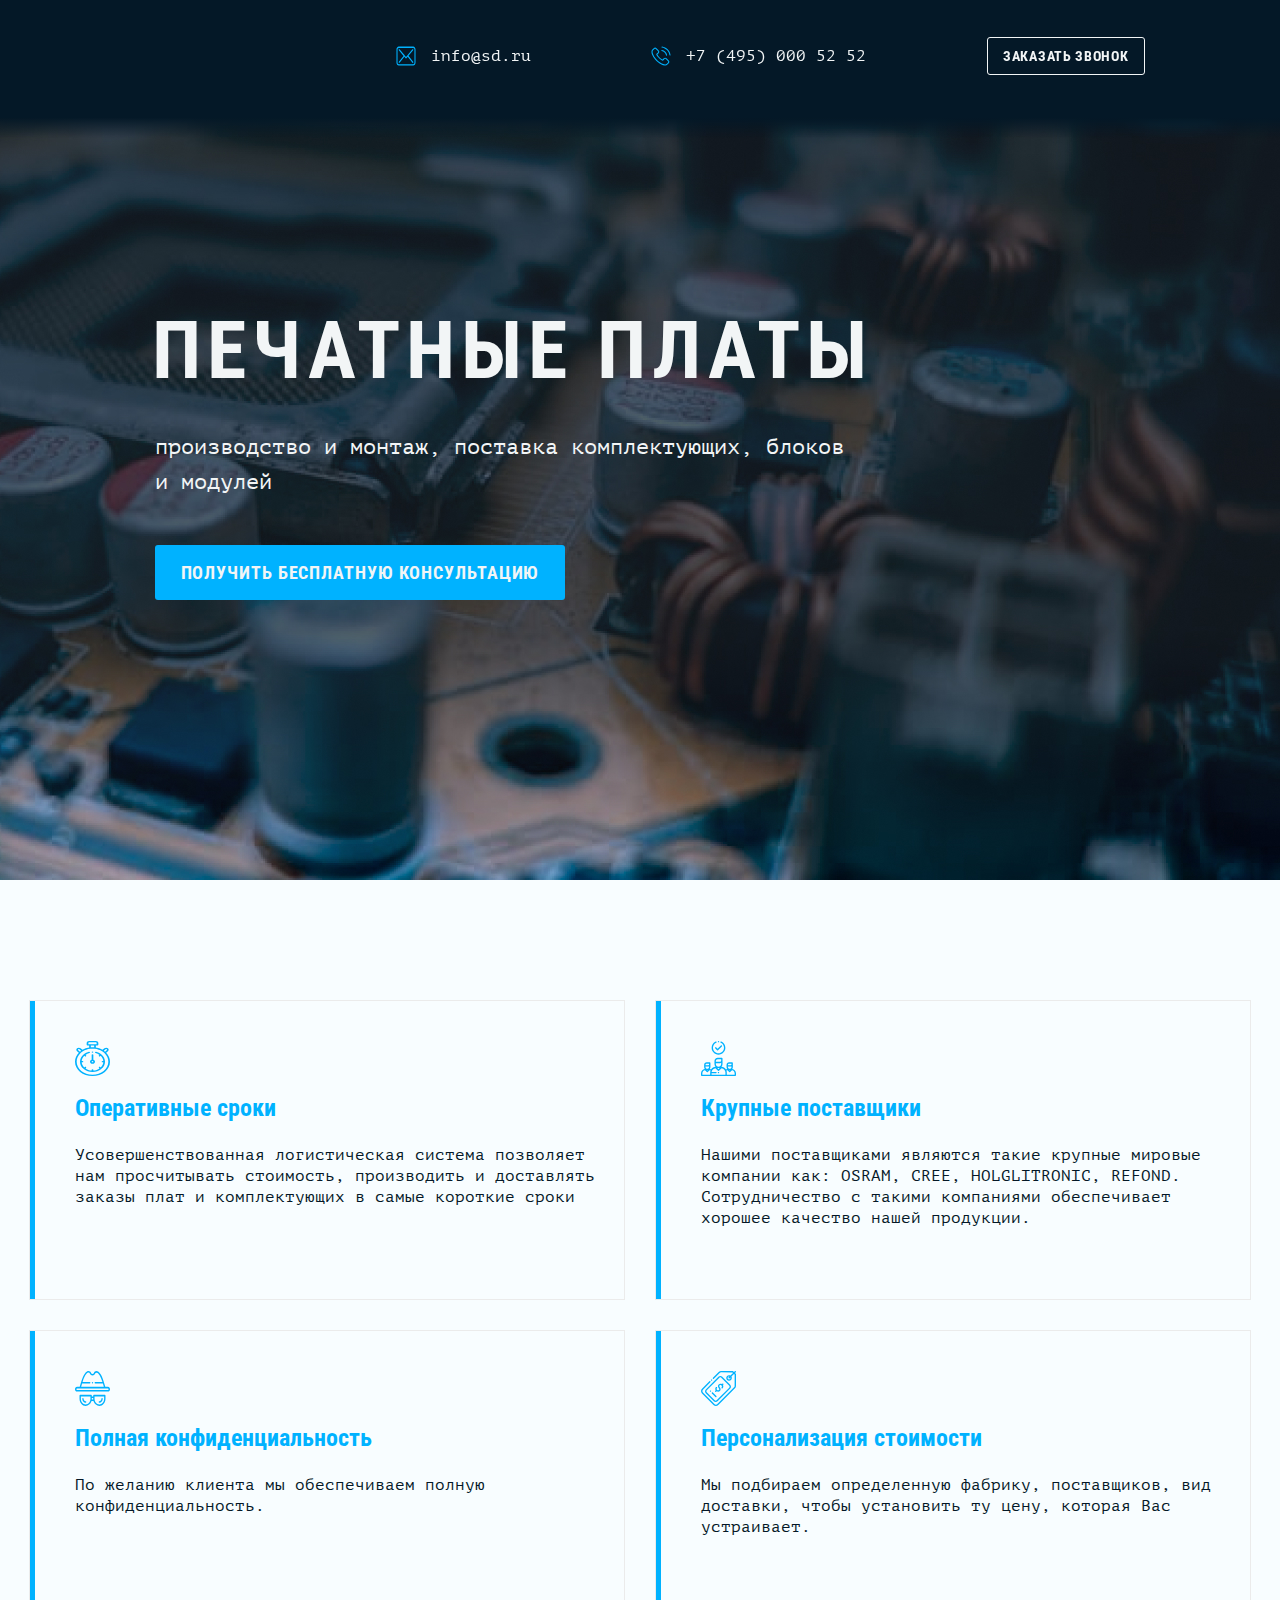
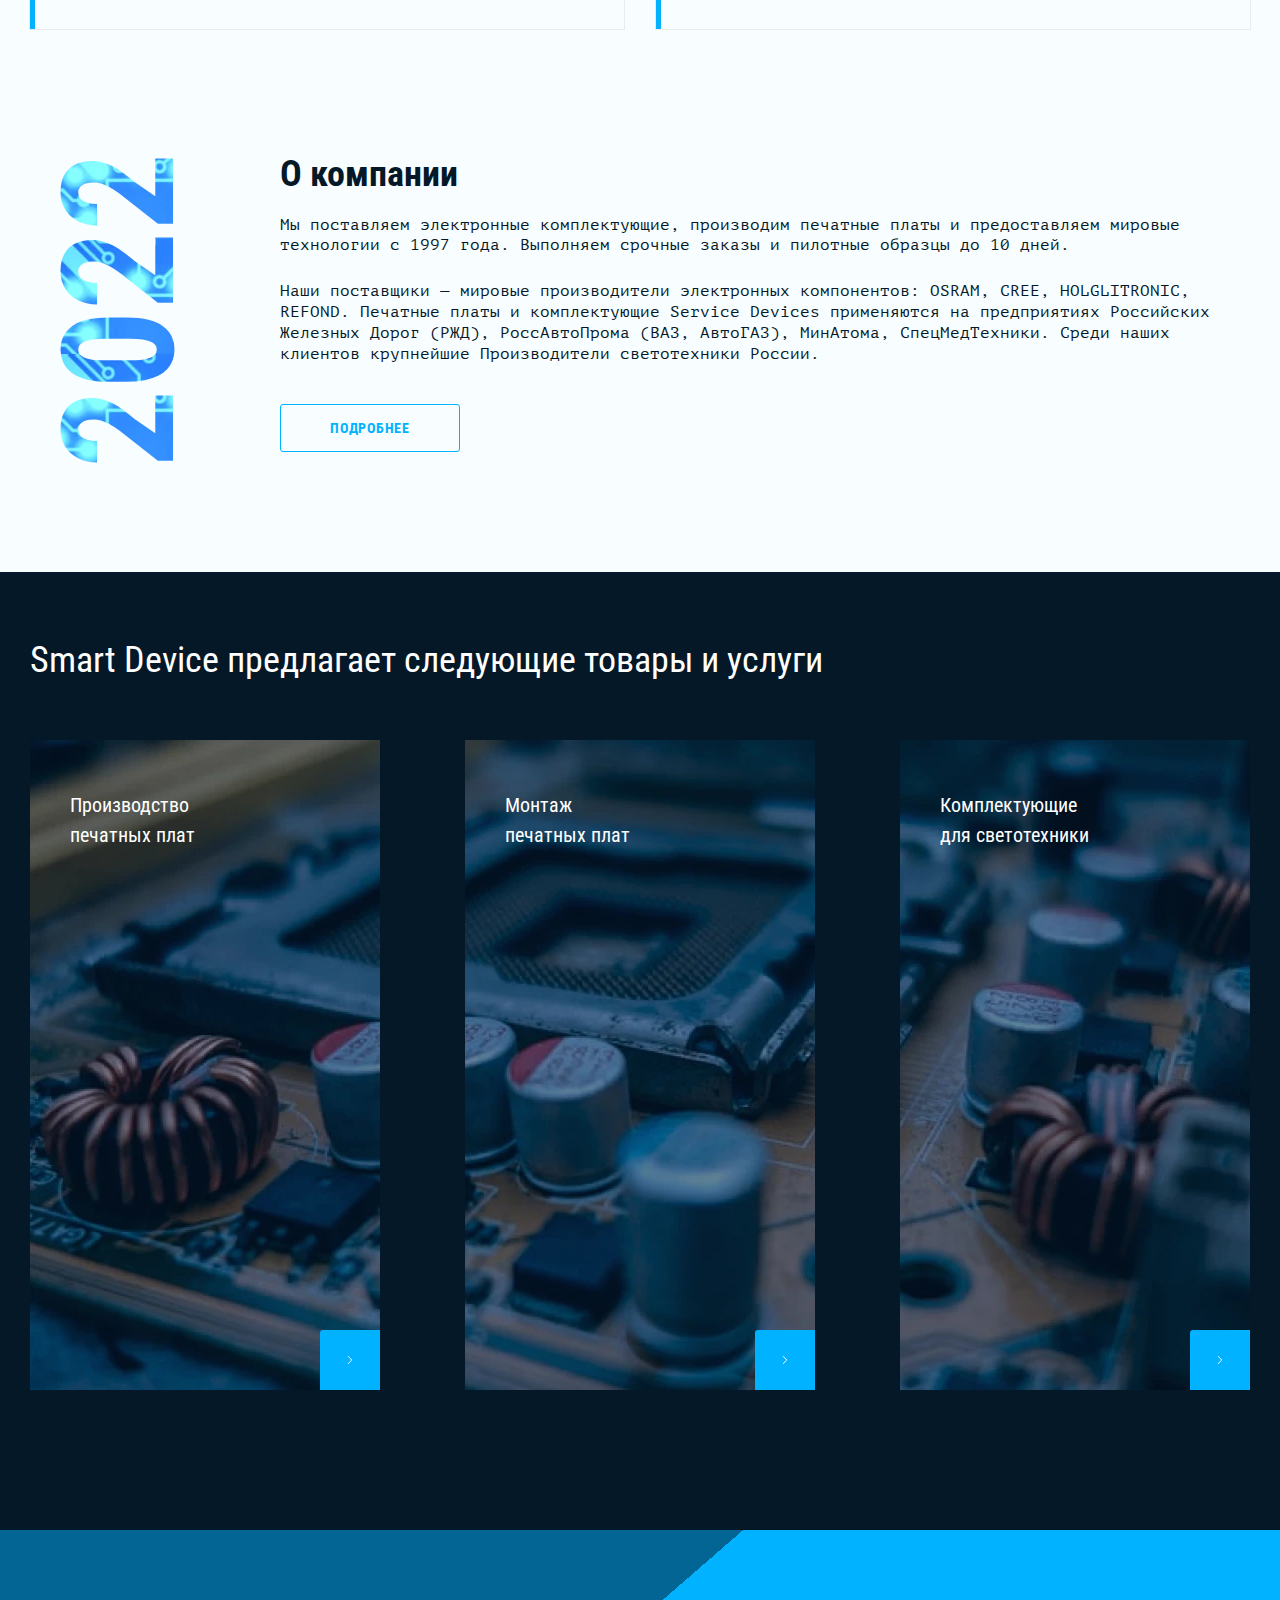
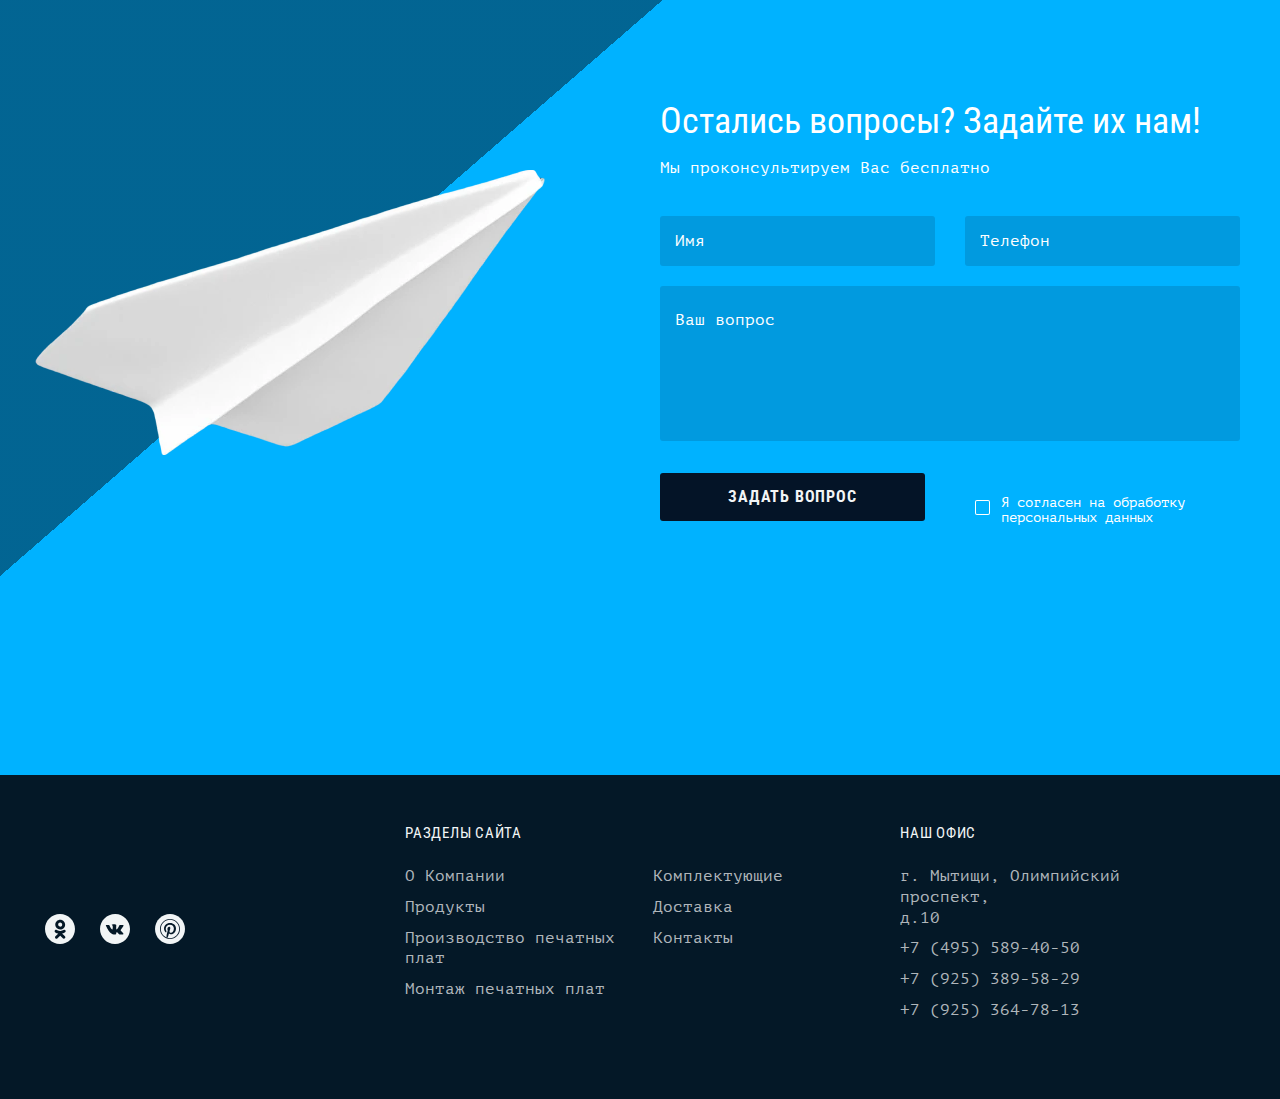
==== commit 8afc7c39: "Add files via upload" ====
--- a/index.html
+++ b/index.html
@@ -1,345 +1,320 @@
 <!DOCTYPE html>
 <html lang="ru">
   <head>
-    <meta charset="UTF-8" />
-    <meta http-equiv="X-UA-Compatible" content="IE=edge" />
-    <meta name="viewport" content="width=device-width, initial-scale=1.0" />
+    <meta charset="UTF-8">
+    <meta http-equiv="X-UA-Compatible" content="IE=edge">
+    <meta name="viewport" content="width=device-width, initial-scale=1.0">
     <meta name="description" content="Мы поставляем электронные комплектующие, производим печатные платы и предоставляем мировые технологии. Выполняем срочные заказы и пилотные образцы до 10 дней.">
+    <link rel="preload" as="font" href="./fonts/PTMono-Regular.woff2" crossorigin="">
+    <link rel="preload" as="font" href="./fonts/RobotoCondensed-Bold.woff2" crossorigin="">
+    <link rel="preload" as="font" href="./fonts/RobotoCondensed-Regular.woff2" crossorigin="">
+    <link rel="preload" as="font" href="./fonts/Roboto-Medium.woff2" crossorigin="">
     <title>Smart Device</title>
     <link rel="stylesheet" href="css/style.min.css">
   </head>
   <body>
     <div class="wrapper">
       <header class="header">
-        <div class="container">
-          <div class="header__wrapper">
-            <a class="header__logo logo" href="#">
-              <svg class="logo__icon" width="55" height="55">
-                <use xlink:href="./img/sprite.svg#logotype"></use>
-              </svg>
-              <div class="logo__text-wrapper">
-                <span class="logo__title">Smart Device</span>
-                <span class="logo__subtitle">умные технологии</span>
-              </div>
-            </a>
-            <div class="header__user-navigation user-navigation">
-              <ul class="user-navigation__list">
-                <li class="user-navigation__item">
-                  <a class="user-navigation__link" href="mailto:info@sd.ru">
-                    <svg width="20" height="20">
-                      <use class="user-navigation__icon focus-visible" xlink:href="./img/sprite.svg#email"></use>
-                    </svg>
-                   <span class="user-navigation__text">info@sd.ru</span>
-                  </a>
-                </li>
-                <li class="user-navigation__item">
-                  <a class="user-navigation__link" href="tel:+74950005252">
-                    <svg width="20" height="20">
-                      <use class="user-navigation__icon focus-visible" xlink:href="./img/sprite.svg#phone"></use>
-                    </svg>
-                    <span class="user-navigation__text">+7 (495) 000 52 52</span>
-                  </a>
-                </li>
-              </ul>
-            </div>
-            <button class="user-navigation__button btn" data-open-modal="modal-feedback">Заказать звонок</button>
-          </div>
+        <div class="header__wrapper">
+          <a class="header__logo logo" href="#">
+          <svg class="logo__icon" width="215" height="55">
+            <use xlink:href="./img/sprite.svg#logotype-desktop" data-logotype="header-logotype"></use>
+          </svg>
+          </a>
+          <div class="header__user-navigation user-navigation">
+            <ul class="user-navigation__list">
+              <li>
+                <a class="user-navigation__link" href="mailto:info@sd.ru">
+                  <svg width="20" height="20">
+                    <use class="user-navigation__icon focus-visible" xlink:href="./img/sprite.svg#email"></use>
+                  </svg>
+                  <span class="user-navigation__text">info@sd.ru</span>
+                </a>
+              </li>
+              <li>
+                <a class="user-navigation__link" href="tel:+74950005252">
+                  <svg width="20" height="20">
+                    <use class="user-navigation__icon focus-visible" xlink:href="./img/sprite.svg#phone"></use>
+                  </svg>
+                  <span class="user-navigation__text">+7 (495) 000 52 52</span>
+                </a>
+              </li>
+            </ul>
+          </div>
+          <button class="header__button btn" data-open-modal="modal-feedback">Заказать звонок</button>
         </div>
       </header>
       <main class="page-main">
         <section class="preview">
-          <div class="container">
-            <div class="preview__wrapper">
-              <div class="preview__content">
-                <h1 class="preview__title title">Печатные платы</h1>
-                <span class="preview__subtitle">производство и монтаж, поставка комплектующих, блоков и модулей</span>
-                <a href="#feedback" class="preview__button btn" type="button">Получить бесплатную консультацию</a>
-                <a href="#feedback" class="preview__button preview__button--mobile-width-only btn" type="button">бесплатная консультация</a>
-              </div>
+          <div class="preview__wrapper">
+            <div class="preview__content">
+              <h1>Печатные платы</h1>
+              <span>производство и&nbsp;монтаж, поставка комплектующих, блоков и&nbsp;модулей</span>
+              <a href="#feedback" class="preview__button btn" data-button="preview-button">Получить бесплатную консультацию</a>
             </div>
           </div>
         </section>
 
         <section class="advantages">
-          <h2 class="visually-hidden">Приемущества</h2>
-          <div class="container">
-            <div class="advantages__wrapper">
-              <ul class="advantages__list">
-                <li class="advantages__item" tabindex="0">
-                  <svg width="35" height="35">
-                    <use class="advantages__icon" xlink:href="./img/sprite.svg#stopwatch"></use>
-                  </svg>
-                  <h4 class="advantages__title">Оперативные сроки</h4>
-                  <p class="advantages__text">
-                    Усовершенствованная логистическая система позволяет нам просчитывать стоимость, производить и&nbsp;доставлять заказы плат и&nbsp;комплектующих в&nbsp;самые короткие сроки
-                  </p>
-                </li>
-                <li class="advantages__item" tabindex="0">
-                  <svg width="35" height="35">
-                    <use class="advantages__icon" xlink:href="./img/sprite.svg#providers"></use>
-                  </svg>
-                  <h4 class="advantages__title">Крупные поставщики</h4>
-                  <p class="advantages__text">
-                    Нашими поставщиками являются такие крупные мировые компании как: OSRAM, CREE, HOLGLITRONIC, REFOND. Сотрудничество с&nbsp;такими компаниями обеспечивает хорошее качество нашей продукции.
-                  </p>
-                </li>
-                <li class="advantages__item" tabindex="0">
-                  <svg width="35" height="35">
-                    <use class="advantages__icon" xlink:href="./img/sprite.svg#detective"></use>
-                  </svg>
-                  <h4 class="advantages__title">Полная конфиденциальность</h4>
-                  <p class="advantages__text">По&nbsp;желанию клиента мы&nbsp;обеспечиваем полную конфиденциальность.</p>
-                </li>
-                <li class="advantages__item" tabindex="0">
-                  <svg width="35" height="35">
-                    <use class="advantages__icon" xlink:href="./img/sprite.svg#tag"></use>
-                  </svg>
-                  <h4 class="advantages__title">Персонализация стоимости</h4>
-                  <p class="advantages__text">Мы&nbsp;подбираем определенную фабрику, поставщиков, вид доставки, чтобы установить ту&nbsp;цену, которая Вас устраивает.</p>
-                </li>
-              </ul>
-            </div>
+          <h2 class="visually-hidden">Преимущества</h2>
+          <div class="advantages__wrapper">
+            <ul class="advantages__list">
+              <li>
+                <svg width="35" height="35">
+                  <use class="advantages__icon" xlink:href="./img/sprite.svg#stopwatch"></use>
+                </svg>
+                <h3>Оперативные сроки</h3>
+                <p>
+                  Усовершенствованная логистическая система позволяет нам просчитывать стоимость, производить и&nbsp;доставлять заказы плат и&nbsp;комплектующих в&nbsp;самые короткие сроки
+                </p>
+              </li>
+              <li>
+                <svg width="35" height="35">
+                  <use class="advantages__icon" xlink:href="./img/sprite.svg#providers"></use>
+                </svg>
+                <h3>Крупные поставщики</h3>
+                <p>
+                  Нашими поставщиками являются такие крупные мировые компании как: OSRAM, CREE, HOLGLITRONIC, REFOND. Сотрудничество с&nbsp;такими компаниями обеспечивает хорошее качество нашей продукции.
+                </p>
+              </li>
+              <li>
+                <svg width="35" height="35">
+                  <use class="advantages__icon" xlink:href="./img/sprite.svg#detective"></use>
+                </svg>
+                <h3>Полная конфиденциальность</h3>
+                <p>По&nbsp;желанию клиента мы&nbsp;обеспечиваем полную конфиденциальность.</p>
+              </li>
+              <li>
+                <svg width="35" height="35">
+                  <use class="advantages__icon" xlink:href="./img/sprite.svg#tag"></use>
+                </svg>
+                <h3>Персонализация стоимости</h3>
+                <p>Мы&nbsp;подбираем определенную фабрику, поставщиков, вид доставки, чтобы установить ту&nbsp;цену, которая Вас устраивает.</p>
+              </li>
+            </ul>
           </div>
         </section>
 
         <section class="about">
-          <div class="container">
-            <div class="about__wrapper">
-              <picture class="about__image">
-                <source type="image/webp" source="./img/images/abiut-2022.webp" media="(min-width: 769px)">
-                <img src="./img/images/about-2022.png" alt="">
-              </picture>
-              <div class="about__content-wrapper">
-                <h2 class="about__title title">О компании</h2>
-                <p class="about__text">
-                  Мы&nbsp;поставляем электронные комплектующие, производим печатные платы и&nbsp;предоставляем мировые технологии с&nbsp;1997 года. Выполняем срочные заказы и&nbsp;пилотные образцы до&nbsp;10 дней.
-                </p>
-                <p class="about__text">
-                  Наши поставщики&nbsp;&mdash; мировые производители электронных компонентов: OSRAM, CREE, HOLGLITRONIC, REFOND. <span class="mobile-width-hidden">Печатные платы и&nbsp;комплектующие Service Devices применяются на&nbsp;предприятиях Российских Железных Дорог (РЖД), РоссАвтоПрома (ВАЗ, АвтоГАЗ), МинАтома, СпецМедТехники. Среди наших клиентов крупнейшие Производители светотехники России.</span>
-                </p>
-                <p class="about__text is-hidden">
-                  Smart Device&nbsp;&mdash; это команда профессионалов. Через нас прошло более 1&nbsp;000&nbsp;000 клиентов, 70% из&nbsp;которых продолжают сотрудничество по&nbsp;сей день. На&nbsp;данный момент насчитывается более 14 офисов по&nbsp;всей стране и&nbsp;20 городов присутствия.
-                </p>
-                <p class="about__text is-hidden">
-                  Мы&nbsp;стремимся к&nbsp;постоянному развитию и&nbsp;повышению уровня качества продукции, производимой внутри компании. Использование инновационных технологий помогает экономить деньги и&nbsp;время наших клиентов.
-                </p>
-              </div>
-              <button class="about__button btn" type="button">Подробнее</button>
-            </div>
+          <div class="about__wrapper">
+            <span class="about__year-text">2022</span>
+            <div class="about__content-wrapper">
+              <h2 class="title">О компании</h2>
+              <p>
+                Мы&nbsp;поставляем электронные комплектующие, производим печатные платы и&nbsp;предоставляем мировые технологии с&nbsp;1997 года. Выполняем срочные заказы и&nbsp;пилотные образцы до&nbsp;10 дней.
+              </p>
+              <p>
+                Наши поставщики&nbsp;&mdash; мировые производители электронных компонентов: OSRAM, CREE, HOLGLITRONIC, REFOND. <span class="mobile-width-hidden">Печатные платы и&nbsp;комплектующие Service Devices применяются на&nbsp;предприятиях Российских Железных Дорог (РЖД), РоссАвтоПрома (ВАЗ, АвтоГАЗ), МинАтома, СпецМедТехники. Среди наших клиентов крупнейшие Производители светотехники России.</span>
+              </p>
+              <p class="is-hidden">
+                Smart Device&nbsp;&mdash; это команда профессионалов. Через нас прошло более 1&nbsp;000&nbsp;000 клиентов, 70% из&nbsp;которых продолжают сотрудничество по&nbsp;сей день. На&nbsp;данный момент насчитывается более 14 офисов по&nbsp;всей стране и&nbsp;20 городов присутствия.
+              </p>
+              <p class="is-hidden">
+                Мы&nbsp;стремимся к&nbsp;постоянному развитию и&nbsp;повышению уровня качества продукции, производимой внутри компании. Использование инновационных технологий помогает экономить деньги и&nbsp;время наших клиентов.
+              </p>
+            </div>
+            <button class="about__button btn" type="button">Подробнее</button>
           </div>
         </section>
 
         <section class="products">
-          <div class="container">
-            <div class="products__wrapper">
-              <h2 class="products__title title">Smart Device предлагает следующие товары и услуги</h2>
-              <ul class="products__list">
-                <li class="products__item">
-                  <a href="#" class="products__item-link">
-                    <h3 class="products__item-title">
-                      Производство <br>
-                      печатных плат
-                    </h3>
-										<picture>
-											<source type="image/webp" media="(min-width: 1920px)"
-												srcset="img/images/bg-card-1-desktop.webp 1x, img/images/bg-card-1-desktop@2x.webp 2x">
-											<source type="image/webp" media="(max-width: 1919)"
-												srcset="img/images/bg-card-1-tablet.webp 1x, img/images/bg-card-1-tablet@2x.webp 2x">
-											<source type="image/webp" media="(max-width: 769px)"
-												srcset="img/images/bg-card-1-mobile.webp 1x, img/images/bg-card-1-mobile@2x.webp 2x">
-											<source media="(max-width: 1919px)" srcset="img/images/bg-card-1-tablet.jpg 1x, img/images/bg-card-1-tablet@2x.jpg 2x">
-											<source media="(max-width: 769px)" srcset="img/images/bg-card-1-mobile.jpg 1x, img/images/bg-card-1-mobile@2x.jpg 2x">
-											<img src="img/images/bg-card-1-desktop.jpg" srcset="img/images/bg-card-1-desktop@2x.jpg 2x" alt="">
-										</picture>
-                    <button class="products__button btn" type="button">
-                      <svg width="10" height="10">
-                        <use xlink:href="./img/sprite.svg#card-arrow"></use>
-                      </svg>
-                    </button>
-                  </a>
-                </li>
-                <li class="products__item">
-									<a href="#" class="products__item-link">
-										<h3 class="products__item-title">
-                      Монтаж
-                      <br> печатных плат
-                    </h3>
-										<picture>
-											<source type="image/webp" media="(min-width: 1920px)"
-												srcset="img/images/bg-card-2-desktop.webp 1x, img/images/bg-card-2-desktop@2x.webp 2x">
-											<source type="image/webp" media="(max-width: 1919)"
-												srcset="img/images/bg-card-2-tablet.webp 1x, img/images/bg-card-2-tablet@2x.webp 2x">
-											<source type="image/webp" media="(max-width: 769px)"
-												srcset="img/images/bg-card-2-mobile.webp 1x, img/images/bg-card-2-mobile@2x.webp 2x">
-											<source media="(max-width: 1919px)" srcset="img/images/bg-card-2-tablet.jpg 1x, img/images/bg-card-2-tablet@2x.jpg 2x">
-											<source media="(max-width: 769px)" srcset="img/images/bg-card-2-mobile.jpg 1x, img/images/bg-card-2-mobile@2x.jpg 2x">
-											<img src="img/images/bg-card-2-desktop.jpg" srcset="img/images/bg-card-2-desktop@2x.jpg 2x" alt="">
-										</picture>
-                    <button class="products__button btn" type="button">
-                      <svg width="10" height="10">
-                        <use xlink:href="./img/sprite.svg#card-arrow"></use>
-                      </svg>
-                    </button>
-									</a>
-								</li>
-                <li class="products__item">
-									<a href="#" class="products__item-link">
-										<h3 class="products__item-title">
-                      Комплектующие<br> для светотехники
-                    </h3>
-										<picture>
-											<source type="image/webp" media="(min-width: 1920px)"
-												srcset="img/images/bg-card-3-desktop.webp 1x, img/images/bg-card-3-desktop@2x.webp 2x">
-											<source type="image/webp" media="(max-width: 1919)"
-												srcset="img/images/bg-card-3-tablet.webp 1x, img/images/bg-card-3-tablet@2x.webp 2x">
-											<source type="image/webp" media="(max-width: 769px)"
-												srcset="img/images/bg-card-3-mobile.webp 1x, img/images/bg-card-3-mobile@2x.webp 2x">
-											<source media="(max-width: 1919px)" srcset="img/images/bg-card-3-tablet.jpg 1x, img/images/bg-card-3-tablet@2x.jpg 2x">
-											<source media="(max-width: 769px)" srcset="img/images/bg-card-3-mobile.jpg 1x, img/images/bg-card-3-mobile@2x.jpg 2x">
-											<img src="img/images/bg-card-3-desktop.jpg" srcset="img/images/bg-card-3-desktop@2x.jpg 2x" alt="">
-										</picture>
-                    <button class="products__button btn" type="button">
-                      <svg width="10" height="10">
-                        <use xlink:href="./img/sprite.svg#card-arrow"></use>
-                      </svg>
-                    </button>
-								</a>
-								</li>
-              </ul>
-            </div>
+          <div class="products__wrapper">
+            <h2 data-title="products-title">Smart Device предлагает следующие товары и&nbsp;услуги</h2>
+            <ul class="products__list">
+              <li>
+                <a href="#">
+                  <h3>
+                    Производство <br>
+                    печатных плат
+                  </h3>
+                  <picture>
+                    <source media="(min-width: 1024px)"
+                      srcset="img/images/bg-card-1-desktop.webp 1x, img/images/bg-card-1-desktop@2x.webp 2x" width="350" height="650" type="image/webp" >
+                    <source media="(min-width: 768px)"
+                      srcset="img/images/bg-card-1-tablet.webp 1x, img/images/bg-card-1-tablet@2x.webp 2x" width="670" height="250" type="image/webp" >
+                    <source media="(min-width: 320px)"
+                      srcset="img/images/bg-card-1-mobile.webp 1x, img/images/bg-card-1-mobile@2x.webp 2x" width="270" height="250" type="image/webp">
+                    <source media="(min-width: 768px)" srcset="img/images/bg-card-1-tablet.jpg 1x, img/images/bg-card-1-tablet@2x.jpg 2x" width="670" height="250">
+                    <source media="(min-width: 320px)" srcset="img/images/bg-card-1-mobile.jpg 1x, img/images/bg-card-1-mobile@2x.jpg 2x" width="270" height="250">
+                    <img src="img/images/bg-card-1-desktop.jpg" srcset="img/images/bg-card-1-desktop@2x.jpg 2x" alt="" width="350" height="650">
+                  </picture>
+                  <div class="products__button btn">
+                    <svg width="10" height="10">
+                      <use xlink:href="./img/sprite.svg#card-arrow"></use>
+                    </svg>
+                  </div>
+                </a>
+              </li>
+              <li>
+                <a href="#">
+                  <h3>
+                    Монтаж
+                    <br> печатных плат
+                  </h3>
+                  <picture>
+                    <source media="(min-width: 1024px)"
+                      srcset="img/images/bg-card-2-desktop.webp 1x, img/images/bg-card-2-desktop@2x.webp 2x" width="350" height="650" type="image/webp">
+                    <source media="(min-width: 768px)"
+                      srcset="img/images/bg-card-2-tablet.webp 1x, img/images/bg-card-2-tablet@2x.webp 2x" width="670" height="250" type="image/webp">
+                    <source media="(min-width: 320px)"
+                      srcset="img/images/bg-card-2-mobile.webp 1x, img/images/bg-card-2-mobile@2x.webp 2x" width="270" height="250" type="image/webp">
+                    <source media="(min-width: 768px)" srcset="img/images/bg-card-2-tablet.jpg 1x, img/images/bg-card-2-tablet@2x.jpg 2x" width="670" height="250">
+                    <source media="(min-width: 320px)" srcset="img/images/bg-card-2-mobile.jpg 1x, img/images/bg-card-2-mobile@2x.jpg 2x" width="270" height="250">
+                    <img src="img/images/bg-card-2-desktop.jpg" srcset="img/images/bg-card-2-desktop@2x.jpg 2x" alt="" width="350" height="650">
+                  </picture>
+                  <div class="products__button btn">
+                    <svg width="10" height="10">
+                      <use xlink:href="./img/sprite.svg#card-arrow"></use>
+                    </svg>
+                  </div>
+                </a>
+              </li>
+              <li>
+                <a href="#">
+                  <h3>
+                    Комплектующие<br> для светотехники
+                  </h3>
+                  <picture>
+                    <source media="(min-width: 1024px)"
+                      srcset="img/images/bg-card-3-desktop.webp 1x, img/images/bg-card-3-desktop@2x.webp 2x" width="350" height="650" type="image/webp">
+                    <source media="(min-width: 768px)"
+                      srcset="img/images/bg-card-3-tablet.webp 1x, img/images/bg-card-3-tablet@2x.webp 2x" width="670" height="250" type="image/webp">
+                    <source media="(min-width: 320px)"
+                      srcset="img/images/bg-card-3-mobile.webp 1x, img/images/bg-card-3-mobile@2x.webp 2x" width="270" height="250" type="image/webp">
+                    <source media="(min-width: 768px)" srcset="img/images/bg-card-3-tablet.jpg 1x, img/images/bg-card-3-tablet@2x.jpg 2x" width="670" height="250">
+                    <source media="(min-width: 320px)" srcset="img/images/bg-card-3-mobile.jpg 1x, img/images/bg-card-3-mobile@2x.jpg 2x" width="270" height="250">
+                    <img src="img/images/bg-card-3-desktop.jpg" srcset="img/images/bg-card-3-desktop@2x.jpg 2x" alt="" width="350" height="650">
+                  </picture>
+                  <div class="products__button btn">
+                    <svg width="10" height="10">
+                      <use xlink:href="./img/sprite.svg#card-arrow"></use>
+                    </svg>
+                  </div>
+              </a>
+              </li>
+            </ul>
           </div>
         </section>
 
         <section class="feedback" id="feedback">
-          <div class="container">
-            <div class="feedback__wrapper">
-              <picture>
-                <source type="image/webp" media="(max-width: 1920)" srcset="img/images/paper-airplane.webp 1x, img/images/paper-airplane@2x.webp 2x">
-                <img src="img/images/paper-airplane.png" srcset="img/images/paper-airplane@2x.png 2x" alt="бумажный самолетик">
-              </picture>
-              <form class="feedback__form" action="">
-                <fieldset>
-                  <legend class="feedback__title title">Остались вопросы? Задайте их&nbsp;нам!</legend>
-                  <span class="feedback__subtitle">Мы проконсультируем Вас бесплатно</span>
-                  <label for="name" class="visually-hidden">Имя</label>
-                  <input type="text" id="name" name="имя" placeholder="имя" required>
-                  <div class="phone-mask">
-                    <label for="phone" class="visually-hidden">Телефон</label>
-                    <input type="tel" id="phone" name="телефон" placeholder="Телефон" required>
-                  </div>
-                  <label for="question" class="visually-hidden">Ваш вопрос</label>
-                  <textarea name="вопрос" id="question" placeholder="Ваш вопрос"></textarea>
-                </fieldset>
-                <div class="feedback__form-submit">
-                  <button class="feedback__submit-button btn" type="submit">Задать вопрос</button>
-                  <div class="feedback__checkbox">
-                    <input class="visually-hidden" type="checkbox" id="agreement" name="agreement" required>
-                    <label for="agreement">
-                      Я&nbsp;согласен на&nbsp;обработку<br> персональных данных
-                    </label>
-                  </div>
+          <h3 class="visually-hidden">Получить обратную связь</h3>
+          <div class="feedback__wrapper">
+            <picture>
+              <source media="(min-width: 1024px)" srcset="img/images/paper-airplane.webp 1x, img/images/paper-airplane@2x.webp 2x" width="510" height="285" type="image/webp">
+              <img src="img/images/paper-airplane.png" srcset="img/images/paper-airplane@2x.png 2x" alt="бумажный самолетик" width="510" height="285">
+            </picture>
+            <form action="https://echo.htmlacademy.ru/">
+              <div class="feedback__form-wrapper form-wrapper">
+                <h4>Остались вопросы? Задайте их&nbsp;нам!</h4>
+                <span>Мы&nbsp;проконсультируем Вас бесплатно</span>
+                <label for="name" class="visually-hidden">Имя</label>
+                <input type="text" id="name" name="name" placeholder="Имя" required>
+                <div class="phone-mask">
+                  <label for="phone" class="visually-hidden">Телефон</label>
+                  <input type="tel" id="phone" name="phone" placeholder="Телефон" required>
                 </div>
-              </form>
-            </div>
+                <label for="question" class="visually-hidden">Ваш вопрос</label>
+                <textarea name="question" id="question" placeholder="Ваш вопрос"></textarea>
+              </div>
+              <div class="feedback__form-submit form-submit">
+                <button class="form-submit__button btn" type="submit">Задать вопрос</button>
+                <div class="form-submit__checkbox">
+                  <input class="visually-hidden focus-visible" type="checkbox" id="agreement" name="agreement" required>
+                  <label for="agreement">
+                    Я&nbsp;согласен на&nbsp;обработку<br> персональных данных
+                  </label>
+                </div>
+              </div>
+            </form>
           </div>
         </section>
       </main>
       <footer class="footer">
-        <div class="container">
-          <div class="footer__wrapper">
-            <div class="footer__social-links footer__block social-links">
-              <a class="footer__logo logo" href="#">
-                <svg class="logo__icon" width="55" height="55">
-                  <use xlink:href="./img/sprite.svg#logotype"></use>
-                </svg>
-                <div class="logo__text-wrapper footer__logo-text">
-                  <span class="logo__title">Smart Device</span>
-                  <span class="logo__subtitle">умные технологии</span>
-                </div>
-              </a>
-              <ul class="social-links__list">
-                <li class="social-links__item">
-                  <a href="#">
-                    <svg width="30" height="30">
-                      <use xlink:href="./img/sprite.svg#ok"></use>
-                    </svg>
-                  </a>
-                </li>
-                <li class="social-links__item">
-                  <a href="#">
-                    <svg width="30" height="30">
-                      <use xlink:href="./img/sprite.svg#vk"></use>
-                    </svg>
-                  </a>
-                </li>
-                <li class="social-links__item">
-                  <a href="#">
-                    <svg width="30" height="30">
-                      <use xlink:href="./img/sprite.svg#pinterest"></use>
-                    </svg>
-                  </a>
-                </li>
-              </ul>
-            </div>
-            <div class="accordion" data-accordion="parent" data-destroy="(max-width: 769px)" data-single>
-              <div class="footer__site-links footer__block site-links accordion__element" data-accordion="element">
-                <button class="footer__button accordion__button btn" data-accordion="button" type="button">
-                  <h3 class="footer__title">Разделы сайта</h3>
-                </button>
-                <div class="accordion__content" data-accordion="content">
-                  <ul class="site-links__list accordion__wrapper">
-                    <li class="site-links__item">
-                      <a href="#">О Компании</a>
-                    </li>
-                    <li class="site-links__item">
-                      <a href="#">Продукты</a>
-                    </li>
-                    <li class="site-links__item">
-                      <a href="#">
-                        Производство печатных <br>
-                        плат
-                      </a>
-                    </li>
-                    <li class="site-links__item">
-                      <a href="#">Монтаж печатных плат</a>
-                    </li>
-                    <li class="site-links__item">
-                      <a href="#">Комплектующие</a>
-                    </li>
-                    <li class="site-links__item">
-                      <a href="#">Доставка</a>
-                    </li>
-                    <li class="site-links__item">
-                      <a href="#">Контакты</a>
-                    </li>
-                  </ul>
-                </div>
-              </div>
-              <address class="footer__contacts footer__block contacts accordion__element" data-accordion="element">
-                <button class="footer__button accordion__button btn" data-accordion="button" type="button">
-                  <h3 class="footer__title">Наш офис</h3>
-                </button>
-                <div class="accordion__content" data-accordion="content">
-                  <ul class="contacts__list accordion__wrapper">
-                    <li class="contacts__item">
-                      <span class="contacts__address">
-                        г. Мытищи, Олимпийский проспект, <br>
-                        д.10
-                      </span>
-                    </li>
-                    <li class="contacts__item">
-                      <a href="tel:+74955894050">+7 (495) 589-40-50</a>
-                    </li>
-                    <li class="contacts__item">
-                      <a href="tel:+79253895829">+7 (925) 389-58-29</a>
-                    </li>
-                    <li class="contacts__item">
-                      <a href="tel:+79253647813">+7 (925) 364-78-13</a>
-                    </li>
-                  </ul>
-                </div>
-              </address>
-            </div>
+        <div class="footer__wrapper">
+          <div class="footer__social-links footer__block social-links">
+            <a class="footer__logo logo" href="#">
+            <svg class="logo__icon" width="215" height="55">
+              <use xlink:href="./img/sprite.svg#logotype-desktop" data-logotype="footer-logotype"></use>
+            </svg>
+            </a>
+            <ul class="social-links__list">
+              <li>
+                <a href="#" aria-label="ok.ru">
+                  <svg width="30" height="30">
+                    <use xlink:href="./img/sprite.svg#ok"></use>
+                  </svg>
+                </a>
+              </li>
+              <li>
+                <a href="#" aria-label="vk.com">
+                  <svg width="30" height="30">
+                    <use xlink:href="./img/sprite.svg#vk"></use>
+                  </svg>
+                </a>
+              </li>
+              <li>
+                <a href="#" aria-label="pinterest.com">
+                  <svg width="30" height="30">
+                    <use xlink:href="./img/sprite.svg#pinterest"></use>
+                  </svg>
+                </a>
+              </li>
+            </ul>
+          </div>
+          <div class="accordion" data-accordion="parent" data-destroy="(max-width: 767px)" data-single>
+            <div class="footer__site-links footer__block site-links accordion__element" data-accordion="element">
+              <button class="footer__button accordion__button btn" data-accordion="button" tabindex="-1" type="button">Разделы сайта</button>
+              <div class="accordion__content" data-accordion="content">
+                <ul class="site-links__list accordion__wrapper">
+                  <li>
+                    <a href="#">О Компании</a>
+                  </li>
+                  <li>
+                    <a href="#">Продукты</a>
+                  </li>
+                  <li>
+                    <a href="#">
+                      Производство печатных <br>
+                      плат
+                    </a>
+                  </li>
+                  <li>
+                    <a href="#">Монтаж печатных плат</a>
+                  </li>
+                  <li>
+                    <a href="#">Комплектующие</a>
+                  </li>
+                  <li>
+                    <a href="#">Доставка</a>
+                  </li>
+                  <li>
+                    <a href="#">Контакты</a>
+                  </li>
+                </ul>
+              </div>
+            </div>
+            <address class="footer__contacts footer__block contacts accordion__element" data-accordion="element">
+              <button class="footer__button accordion__button btn" data-accordion="button" tabindex="-1" type="button">Наш офис</button>
+              <div class="accordion__content" data-accordion="content">
+                <ul class="contacts__list accordion__wrapper">
+                  <li>
+                    <span>
+                      г. Мытищи, Олимпийский проспект, <br>
+                      д.10
+                    </span>
+                  </li>
+                  <li>
+                    <a href="tel:+74955894050">+7 (495) 589-40-50</a>
+                  </li>
+                  <li>
+                    <a href="tel:+79253895829">+7 (925) 389-58-29</a>
+                  </li>
+                  <li>
+                    <a href="tel:+79253647813">+7 (925) 364-78-13</a>
+                  </li>
+                </ul>
+              </div>
+            </address>
           </div>
         </div>
       </footer>
@@ -350,21 +325,21 @@
       <div class="modal__wrapper">
         <div class="modal__overlay" data-close-modal></div>
         <div class="modal__content">
-          <form class="modal__form feedback__form" action="">
-            <fieldset>
-              <legend class="feedback__title title">Закажите звонок</legend>
-              <span class="feedback__subtitle">Оставьте контакты, мы&nbsp;проконсультируем вас бесплатно в&nbsp;удобное время</span>
+          <form action="https://echo.htmlacademy.ru/">
+            <div class="modal__form form-wrapper">
+              <h4>Закажите звонок</h4>
+              <span>Оставьте контакты, мы&nbsp;проконсультируем вас бесплатно в&nbsp;удобное время</span>
               <label for="modal-name" class="visually-hidden">Имя</label>
-              <input type="text" id="modal-name" name="имя" placeholder="имя" required data-focus>
+              <input type="text" id="modal-name" name="name" placeholder="имя" required data-focus>
               <div class="phone-mask">
                 <label for="modal-phone" class="visually-hidden">Телефон</label>
-                <input type="tel" id="modal-phone" name="телефон" placeholder="Телефон" required>
+                <input type="tel" id="modal-phone" name="phone" placeholder="Телефон" required>
               </div>
               <label for="modal-question" class="visually-hidden">Ваш вопрос</label>
-              <textarea name="вопрос" id="modal-question" placeholder="Ваш вопрос"></textarea>
-            </fieldset>
-            <div class="feedback__form-submit">
-              <button class="feedback__submit-button btn" type="submit">Отправить</button>
+              <textarea name="question" id="modal-question" placeholder="Ваш вопрос"></textarea>
+            </div>
+            <div class="modal__form-submit form-submit">
+              <button class="form-submit__button btn" type="submit">Отправить</button>
               <div class="modal__checkbox">
                 <input class="visually-hidden" type="checkbox" id="modal-agreement" name="agreement" required>
                 <label for="modal-agreement">Я&nbsp;согласен на&nbsp;обработку персональных данных</label>
--- a/css/style.min.css
+++ b/css/style.min.css
@@ -1,4 +1,3 @@
-@charset "UTF-8";
 /*! normalize.css v8.0.1 | MIT License | github.com/necolas/normalize.css */
-html{-webkit-text-size-adjust:100%}details,main{display:block}h1{margin:.67em 0;font-size:2em}hr{-webkit-box-sizing:content-box;box-sizing:content-box;height:0;overflow:visible}code,kbd,pre,samp{font-size:1em;font-family:monospace,monospace}a{background-color:transparent;color:#041827;text-decoration:none}abbr[title]{-webkit-text-decoration:underline dotted;text-decoration:underline dotted;border-bottom:none}b,strong{font-weight:bolder}small{font-size:80%}sub,sup{position:relative;font-size:75%;line-height:0;vertical-align:baseline}sub{bottom:-.25em}sup{top:-.5em}img{border-style:none}button,input,optgroup,select,textarea{margin:0;font-size:100%;line-height:1.15;font-family:inherit}button,input{overflow:visible}button,select{text-transform:none}[type=button]::-moz-focus-inner,[type=reset]::-moz-focus-inner,[type=submit]::-moz-focus-inner,button::-moz-focus-inner{padding:0;border-style:none}[type=button]:-moz-focusring,[type=reset]:-moz-focusring,[type=submit]:-moz-focusring,button:-moz-focusring{outline:1px dotted ButtonText}fieldset{padding:.35em .75em .625em}legend{display:table;max-width:100%;color:inherit;white-space:normal}progress{vertical-align:baseline}textarea{overflow:auto;resize:none}[type=checkbox],[type=radio],legend{-webkit-box-sizing:border-box;box-sizing:border-box;padding:0}[type=number]::-webkit-inner-spin-button,[type=number]::-webkit-outer-spin-button{height:auto}[type=search]{outline-offset:-2px;-webkit-appearance:textfield}[type=search]::-webkit-search-decoration{-webkit-appearance:none}::-webkit-file-upload-button{font:inherit;-webkit-appearance:button}summary{display:list-item}[hidden],template{display:none}@font-face{font-display:swap;font-family:"PT Mono";font-style:normal;font-weight:400;src:url(../fonts/pt-mono-v13-cyrillic_latin-regular.woff2) format("woff2")}@font-face{font-display:swap;font-family:"Roboto";font-style:normal;font-weight:400;src:url(../fonts/roboto-v30-cyrillic-500.woff2) format("woff2")}@font-face{font-display:swap;font-family:"Roboto Condensed";font-style:normal;font-weight:400;src:url(../fonts/roboto-condensed-v27-cyrillic_latin-regular.woff2) format("woff2")}@font-face{font-display:swap;font-family:"Roboto Condensed";font-style:normal;font-weight:700;src:url(../fonts/roboto-condensed-v27-cyrillic_latin-700.woff2) format("woff2")}*,::after,::before{-webkit-box-sizing:border-box;box-sizing:border-box}body,html,ul{margin:0;padding:0}body,html{min-height:100vh}html{font-style:normal;font-weight:400;font-size:16px;line-height:21.6px;font-family:"PT Mono","Courier New",monospace;color:#041827;scroll-behavior:smooth;-webkit-font-smoothing:antialiased;-moz-osx-font-smoothing:grayscale;text-rendering:optimizeLegibility}body{width:100%;height:100%;background-color:#f2f5f6}ul{list-style-type:none}img,video{display:block;max-width:100%;height:auto}input:-webkit-autofill{-webkit-box-shadow:inset 0 0 0 1000px #f2f5f6;box-shadow:inset 0 0 0 1000px #f2f5f6;-webkit-text-fill-color:#041827}input,select,textarea{border-radius:0}input::-webkit-input-placeholder,textarea::-webkit-input-placeholder{opacity:1}input::-moz-placeholder,textarea::-moz-placeholder{opacity:1}input:-ms-input-placeholder,textarea:-ms-input-placeholder{opacity:1}input::-ms-input-placeholder,textarea::-ms-input-placeholder{opacity:1}input::placeholder,textarea::placeholder{opacity:1}input:invalid,textarea:invalid{-webkit-box-shadow:none;box-shadow:none}input::-ms-clear,input::-ms-reveal{display:none}input[type=search]::-webkit-search-cancel-button,input[type=search]::-webkit-search-decoration,input[type=search]::-webkit-search-results-button,input[type=search]::-webkit-search-results-decoration{-webkit-appearance:none;appearance:none}input::-webkit-inner-spin-button,input::-webkit-outer-spin-button{margin:0;-webkit-appearance:none;appearance:none}input[type=number]{-webkit-appearance:textfield;-moz-appearance:textfield;appearance:textfield}input:matches([type=email],[type=number],[type=password],[type=search],[type=tel],[type=text],[type=url]),select,textarea{-webkit-appearance:none;-moz-appearance:none;appearance:none}[type=button],[type=reset],[type=submit],button{-webkit-appearance:none;-moz-appearance:none;appearance:none}.wrapper{position:relative;display:-webkit-box;display:-ms-flexbox;display:flex;-webkit-box-orient:vertical;-webkit-box-direction:normal;-ms-flex-direction:column;flex-direction:column;min-height:100vh;min-height:calc(100*var(--vh, 1vh))}.wrapper .footer,.wrapper .header{-ms-flex-negative:0;flex-shrink:0}.wrapper main{-webkit-box-flex:1;-ms-flex-positive:1;flex-grow:1}.visually-hidden{position:absolute;width:1px;height:1px;margin:-1px;padding:0;overflow:hidden;white-space:nowrap;border:0;clip:rect(0 0 0 0);-webkit-clip-path:inset(100%);clip-path:inset(100%)}.scroll-lock-ios{position:fixed;overflow:hidden}.scroll-lock{overflow:hidden}.is-hidden{display:none}.js-focus-visible :focus:not(.focus-visible){outline:0}.container{width:100%;margin:0 auto}.btn{display:-webkit-inline-box;display:-ms-inline-flexbox;display:inline-flex;font-family:"Roboto Condensed","Arial",sans-serif;letter-spacing:.05em;font-weight:700;font-size:14px;color:#f2f5f6;background-color:#00b2ff;border:0;cursor:pointer;-webkit-transition:opacity .3s ease;transition:opacity .3s ease}.btn:disabled{opacity:.5;pointer-events:none}@media (hover:hover){.btn:hover:not(.focus-visible){opacity:.8}}.btn.focus-visible:focus{opacity:.8}.custom-input,.custom-textarea{position:relative;display:-webkit-box;display:-ms-flexbox;display:flex;width:530px;padding:14px 0 28px}@media screen and (max-width:767px){.custom-input,.custom-textarea{padding:4px 0 48px;width:100%}}.custom-input label,.custom-textarea label{display:-webkit-box;display:-ms-flexbox;display:flex;-webkit-box-align:center;-ms-flex-align:center;align-items:center;width:100%}@media screen and (max-width:767px){.custom-input label,.custom-textarea label{-webkit-box-align:start;-ms-flex-align:start;align-items:flex-start;-webkit-box-orient:vertical;-webkit-box-direction:normal;-ms-flex-direction:column;flex-direction:column}}.custom-input label input,.custom-input label textarea,.custom-textarea label input,.custom-textarea label textarea{-webkit-box-flex:1;-ms-flex-positive:1;flex-grow:1;max-width:300px;min-height:48px;margin-left:auto;padding:10px;border:2px solid rgba(0,0,0,.2);border-radius:5px;outline:0;-webkit-transition:border .3s ease;transition:border .3s ease}@media screen and (max-width:767px){.custom-input label input,.custom-input label textarea,.custom-textarea label input,.custom-textarea label textarea{max-width:unset;width:100%}}.custom-input label input:hover,.custom-input label textarea:hover,.custom-textarea label input:hover,.custom-textarea label textarea:hover{border:2px solid rgba(0,0,0,.5)}.custom-input label input:focus,.custom-input label textarea:focus,.custom-textarea label input:focus,.custom-textarea label textarea:focus{border:2px solid rgba(0,0,0,.8)}@media screen and (max-width:767px){.custom-input__label,.custom-textarea__label{margin:0 0 18px}}.custom-input__error,.custom-textarea__error{position:absolute;right:0;bottom:35px;color:#ff1553;opacity:0;-webkit-transition:opacity .3s ease;transition:opacity .3s ease}@media screen and (max-width:767px){.custom-input__error,.custom-textarea__error{bottom:20px}}.custom-input.is-invalid input,.custom-input.is-invalid textarea,.custom-textarea.is-invalid input,.custom-textarea.is-invalid textarea{border:2px solid #ff1553}.custom-input.is-invalid input:focus,.custom-input.is-invalid input:hover,.custom-input.is-invalid textarea:focus,.custom-input.is-invalid textarea:hover,.custom-textarea.is-invalid input:focus,.custom-textarea.is-invalid input:hover,.custom-textarea.is-invalid textarea:focus,.custom-textarea.is-invalid textarea:hover{border:2px solid rgba(255,21,83,.5)}.custom-input.is-valid input,.custom-textarea.is-valid input{border:2px solid #22b259}.custom-input.is-valid input:focus,.custom-input.is-valid input:hover,.custom-textarea.is-valid input:focus,.custom-textarea.is-valid input:hover{border:2px solid rgba(34,178,89,.5)}.custom-input .input-message,.custom-textarea .input-message{position:absolute;right:0;bottom:-5px}.custom-input .input-message.is-invalid,.custom-textarea .input-message.is-invalid{color:red}.custom-input .input-message.is-valid,.custom-textarea .input-message.is-valid{color:#15ab07}.custom-toggle{position:relative;font-size:18px;line-height:27px;font-weight:300;display:-webkit-box;display:-ms-flexbox;display:flex;width:500px;padding:14px 0 10px 36px}@media screen and (max-width:767px){.custom-toggle{padding:14px 0 10px;width:100%}}.custom-toggle:last-of-type{padding:14px 0 58px 36px}@media screen and (max-width:767px){.custom-toggle:last-of-type{padding:14px 0 58px}}.custom-toggle input{position:absolute;width:1px;height:1px;margin:-1px;clip:rect(0 0 0 0)}.custom-toggle label{position:relative;padding-left:52px;cursor:pointer}.custom-toggle label span{margin-bottom:0;margin-left:0}.custom-toggle--checkbox .custom-toggle__icon{position:absolute;top:0;left:0;width:28px;height:28px;border:1.5px solid #2c39f2;-webkit-transition:border .3s ease;transition:border .3s ease}.custom-toggle--checkbox .custom-toggle__icon::before{content:"";position:absolute;top:50%;left:50%;width:20px;height:20px;background-color:transparent;-webkit-transform:translate(-50%,-50%);-ms-transform:translate(-50%,-50%);transform:translate(-50%,-50%);-webkit-transition:background-color .3s ease;transition:background-color .3s ease}.custom-toggle input:checked+.custom-toggle__icon{border:1.5px solid #2c39f2}.custom-toggle input:checked+.custom-toggle__icon::before{background-color:#2c39f2}.custom-toggle.is-invalid label span{color:#ff1553}.custom-toggle .input-message{position:absolute;right:0;bottom:-5px}.custom-toggle .input-message.is-invalid{color:red}.custom-toggle .input-message.is-valid{color:#15ab07}.header__wrapper{position:fixed;background:-webkit-gradient(linear,left top,left bottom,color-stop(85%,#041827),to(transparent));background:linear-gradient(#041827 85%,transparent);padding:30px 350px 35px;display:-webkit-box;display:-ms-flexbox;display:flex;height:120px;width:100%;-webkit-box-pack:center;-ms-flex-pack:center;justify-content:center;z-index:100}.header__wrapper a{color:#f2f5f6}@media (max-width:1919px){.header__wrapper{position:relative;padding:20px 70px 40px 50px;-webkit-box-pack:justify;-ms-flex-pack:justify;justify-content:space-between;height:100px}}@media (max-width:769px){.header__wrapper{padding:10px 35px 20px 25px;height:70px}}.sitemap-header{position:relative}.logo{display:-webkit-box;display:-ms-flexbox;display:flex;-ms-flex-wrap:wrap;flex-wrap:wrap;width:215px}@media (hover:hover){.logo:hover:not(.focus-visible){color:#00b2ff}}.logo.focus-visible:focus{color:#00b2ff}@media (max-width:1919px){.logo{margin-right:0;width:auto}}.logo__icon,.user-navigation__link svg{margin-right:15px}@media (max-width:769px){.logo__icon{width:35px;height:35px;margin-right:0}}.logo__text-wrapper{display:-webkit-box;display:-ms-flexbox;display:flex;-webkit-box-orient:vertical;-webkit-box-direction:normal;-ms-flex-direction:column;flex-direction:column;-ms-flex-wrap:wrap;flex-wrap:wrap;padding-top:10px}@media (max-width:769px){.logo__text-wrapper{display:none}}@media (max-width:1919px){.logo__text-wrapper{padding-top:10px}}.logo__title{font-family:"Roboto Condensed","Arial",sans-serif;font-weight:700;font-size:25px}.logo__subtitle{font-family:"Roboto","Arial",sans-serif;font-size:12px}.user-navigation,.user-navigation__list{display:-webkit-box;display:-ms-flexbox;display:flex;-ms-flex-wrap:wrap;flex-wrap:wrap;-ms-flex-line-pack:center;align-content:center}.user-navigation__list{margin:0 150px;-ms-grid-column-align:center;justify-self:center;padding-left:20px;max-width:500px}@media (max-width:1919px){.user-navigation__list{margin-left:0;margin-right:0;padding-bottom:11px;width:auto}}.user-navigation__item{display:-webkit-box;display:-ms-flexbox;display:flex;-ms-flex-wrap:wrap;flex-wrap:wrap;-ms-flex-line-pack:center;align-content:center}.user-navigation__item:not(:last-of-type){margin-right:120px}@media (max-width:1919px){.user-navigation__item:not(:last-of-type){margin-right:20px}}.user-navigation__link{display:-webkit-box;display:-ms-flexbox;display:flex;-ms-flex-wrap:wrap;flex-wrap:wrap;-webkit-box-align:center;-ms-flex-align:center;align-items:center;fill:#00b2ff}@media (hover:hover){.user-navigation__link:hover:not(.focus-visible){color:#00b2ff}}@media (max-width:1919px){.user-navigation__link{padding:10px;-webkit-box-pack:center;-ms-flex-pack:center;justify-content:center}.user-navigation__link svg{margin:0}}@media (max-width:1919px) and (hover:hover){.user-navigation__link:hover:not(.focus-visible){fill:#f2f5f6}}@media (max-width:1919px){.user-navigation__link.focus-visible:focus{fill:#f2f5f6}.user-navigation__text{display:none}}.user-navigation__button{color:#f2f5f6;background-color:transparent;border:1px solid #f2f5f6;border-radius:3px;width:160px;height:40px;padding:10px 15px;display:-webkit-box;display:-ms-flexbox;display:flex;-webkit-box-align:center;-ms-flex-align:center;align-items:center;-webkit-box-pack:center;-ms-flex-pack:center;justify-content:center;margin-right:60px}@media (hover:hover){.user-navigation__button:hover:not(.focus-visible){color:#00b2ff;border:1px solid #00b2ff}}@media (max-width:1919px){.user-navigation__button{display:none}}.footer__wrapper{background-color:#041827;color:#f2f5f6;display:-webkit-box;display:-ms-flexbox;display:flex;-ms-flex-wrap:wrap;flex-wrap:wrap;padding:50px 350px 55px;margin:0 auto;min-height:280px;-webkit-box-sizing:border-box;box-sizing:border-box;-webkit-box-pack:center;-ms-flex-pack:center;justify-content:center}.footer__wrapper a{color:rgba(255,255,255,.7)}@media (hover:hover){.footer__wrapper a:hover:not(.focus-visible){color:#00b2ff}}.footer__wrapper a.focus-visible:focus{color:#00b2ff}@media (max-width:1919px){.footer__wrapper{max-height:none;padding:50px 45px 65px 50px}}@media (max-width:769px){.footer__wrapper{padding:35px 0;-webkit-box-orient:vertical;-webkit-box-direction:normal;-ms-flex-direction:column;flex-direction:column;-ms-flex-wrap:nowrap;flex-wrap:nowrap}}.footer__block{display:-webkit-box;display:-ms-flexbox;display:flex;-ms-flex-wrap:wrap;flex-wrap:wrap}@media (max-width:769px){.footer__block{border-bottom:1px solid rgba(248,253,255,.7);padding-top:20px;padding-bottom:20px}}.footer__logo{margin-top:10px;margin-bottom:30px}@media (max-width:769px){.footer__logo{-webkit-box-align:center;-ms-flex-align:center;align-items:center;-webkit-box-pack:center;-ms-flex-pack:center;justify-content:center;margin-bottom:20px}}.footer__logo-text{color:#f2f5f6}@media (max-width:769px){.footer__logo-text{display:-webkit-box;display:-ms-flexbox;display:flex;-webkit-box-orient:vertical;-webkit-box-direction:normal;-ms-flex-direction:column;flex-direction:column;-ms-flex-wrap:wrap;flex-wrap:wrap;margin-left:15px}}.footer__title{margin:16px 0 27px;font-family:"Roboto Condensed","Arial",sans-serif;font-size:16px;line-height:16px;font-weight:400;font-style:normal;text-transform:uppercase}@media (max-width:769px){.footer__title{margin:0 0 0 25px}}.footer__button{display:-webkit-box;display:-ms-flexbox;display:flex;background-color:transparent;border:0;position:relative;-webkit-box-pack:start;-ms-flex-pack:start;justify-content:flex-start;-webkit-box-align:center;-ms-flex-align:center;align-items:center;padding:0}@media (max-width:769px){.footer__button::after,.footer__button::before{content:"";position:absolute;display:block;width:15px;height:1px;background-color:#c4c4c4;right:27px;top:26px}.footer__button::before{-webkit-transform:rotate(90deg);-ms-transform:rotate(90deg);transform:rotate(90deg)}}.social-links{max-width:215px;margin-right:139px;-webkit-box-orient:vertical;-webkit-box-direction:normal;-ms-flex-direction:column;flex-direction:column}@media (max-width:1919px){.social-links{min-width:770px;padding-left:50px;padding-right:50px;margin-right:0;-webkit-box-orient:horizontal;-webkit-box-direction:normal;-ms-flex-direction:row;flex-direction:row;-webkit-box-pack:justify;-ms-flex-pack:justify;justify-content:space-between}}@media (max-width:769px){.social-links{min-width:100%;-webkit-box-orient:vertical;-webkit-box-direction:normal;-ms-flex-direction:column;flex-direction:column}}.social-links__list{display:-webkit-box;display:-ms-flexbox;display:flex;margin-left:10px}@media (max-width:1919px){.social-links__list{margin-top:22px;margin-right:12px}}@media (max-width:769px){.social-links__list{-webkit-box-pack:center;-ms-flex-pack:center;justify-content:center;margin-top:0}}.social-links__item:not(:last-of-type){margin-right:20px}.social-links__item a{fill:#f2f5f6}@media (hover:hover){.social-links__item a:hover:not(.focus-visible){fill:#00b2ff}}.social-links__item a.focus-visible:focus{fill:#00b2ff}.site-links,.site-links__list{-webkit-box-orient:vertical;-webkit-box-direction:normal;-ms-flex-direction:column;flex-direction:column}.site-links{position:relative}.site-links__list{display:-webkit-box;display:-ms-flexbox;display:flex;-ms-flex-wrap:wrap;flex-wrap:wrap;max-height:130px}@media (max-width:1919px){.site-links__list{max-height:none}}.site-links__item{line-height:18px;margin-right:30px}.site-links__item:not(:last-of-type){margin-bottom:10px}.preview__wrapper{background-color:#041827;background-image:url(../../img/images/main-bg-desktop.jpg);background-repeat:no-repeat;background-size:cover;background-position:50% 50%;position:relative;height:830px;-webkit-box-shadow:0 -30px 4px 0 #041827;box-shadow:0 -30px 4px 0 #041827;z-index:50;padding-right:250px}@media (-webkit-min-device-pixel-ratio:1.5),(min-resolution:144dpi),(-webkit-min-device-pixel-ratio:2),(min-resolution:2dppx){.preview__wrapper{background-image:url(../../img/images/main-bg-desktop@2x.jpg)}}@media (max-width:1919px){.preview__wrapper{height:600px;padding-left:50px;background-image:url(../../img/images/main-bg-tablet.jpg)}}@media (max-width:1919px) and (-webkit-min-device-pixel-ratio:1.5),(max-width:1919px) and (min-resolution:144dpi),(max-width:1919px) and (-webkit-min-device-pixel-ratio:2),(max-width:1919px) and (min-resolution:2dppx){.preview__wrapper{background-image:url(../../img/images/main-bg-tablet@2x.jpg)}}@media (max-width:769px){.preview__wrapper{height:520px;padding-left:25px;background-image:url(../../img/images/main-bg-mobile.jpg)}}@media (max-width:769px) and (-webkit-min-device-pixel-ratio:1.5),(max-width:769px) and (min-resolution:144dpi),(max-width:769px) and (-webkit-min-device-pixel-ratio:2),(max-width:769px) and (min-resolution:2dppx){.preview__wrapper{background-image:url(../../img/images/main-bg-mobile@2x.jpg)}}.preview__content{position:relative;color:#f2f5f6;display:-webkit-box;display:-ms-flexbox;display:flex;-webkit-box-orient:vertical;-webkit-box-direction:normal;-ms-flex-direction:column;flex-direction:column;width:720px;margin:0 auto;padding-top:340px}@media (max-width:1919px){.preview__content{width:600px;padding-top:80px}}@media (max-width:769px){.preview__content{width:270px;padding-top:105px}}.preview__content .preview__title{font-size:80px;letter-spacing:5.6px;text-transform:uppercase;font-weight:700;margin-bottom:40px}@media (max-width:1919px){.preview__content .preview__title{font-size:64px}}@media (max-width:769px){.preview__content .preview__title{font-size:36px;margin:0}}.preview__subtitle{font-size:22px;line-height:34.1px;margin-bottom:40px}@media (max-width:769px){.preview__subtitle{font-size:14px;line-height:21.7px}}.preview__button{width:410px;height:55px;border-radius:3px;text-transform:uppercase;-webkit-box-sizing:border-box;box-sizing:border-box;padding:15px 25px;font-size:18px;font-weight:700;letter-spacing:.9px;display:-webkit-box;display:-ms-flexbox;display:flex;-webkit-box-pack:center;-ms-flex-pack:center;justify-content:center;-webkit-box-align:center;-ms-flex-align:center;align-items:center}.accordion__element.is-active>.accordion__button::before,.preview__button--mobile-width-only{display:none}@media (max-width:769px){.preview__button{display:none}.preview__button--mobile-width-only{display:-webkit-box;display:-ms-flexbox;display:flex;width:270px;height:40px;font-size:14px}}.page-main{background-color:#f8fdff}.contacts{font-style:normal;margin-left:115px;-webkit-box-orient:vertical;-webkit-box-direction:normal;-ms-flex-direction:column;flex-direction:column;position:relative}@media (max-width:1919px){.contacts{margin-left:95px}}@media (max-width:769px){.contacts{margin-left:0}}.contacts__list{display:-webkit-box;display:-ms-flexbox;display:flex;-webkit-box-orient:vertical;-webkit-box-direction:normal;-ms-flex-direction:column;flex-direction:column;-ms-flex-wrap:wrap;flex-wrap:wrap}.contacts__item{line-height:18px}.contacts__item:not(:last-of-type){margin-bottom:10px}.contacts__address{color:rgba(255,255,255,.7)}.accordion{margin:0;display:-webkit-box;display:-ms-flexbox;display:flex;-ms-flex-wrap:wrap;flex-wrap:wrap}@media (max-width:769px){.accordion{-webkit-box-orient:vertical;-webkit-box-direction:normal;-ms-flex-direction:column;flex-direction:column}}.accordion .accordion{width:90%;margin:0 auto}.accordion__element:last-child{margin-bottom:0}.accordion__element{margin-bottom:34px;padding:10px}@media (max-width:769px){.accordion__element{padding:0;margin:0}}.accordion__element.is-active>.accordion__button{opacity:.5}.accordion__button{cursor:default;-webkit-box-sizing:border-box;box-sizing:border-box}@media (max-width:769px){.accordion__button{width:100%;padding-top:20px;padding-bottom:20px;text-transform:uppercase}.accordion__wrapper{padding-left:25px;padding-bottom:20px}}[data-accordion=element].is-active>[data-accordion=content]{max-height:100%}[data-accordion=parent].no-transition [data-accordion=content]{-webkit-transition:none;transition:none}[data-accordion=content]{max-height:0;-webkit-transition:max-height .3s;transition:max-height .3s;overflow:hidden}.title{font-family:"Roboto Condensed","Arial",sans-serif;font-size:36px;line-height:50.4px;font-weight:400;margin:0}.advantages__item{width:595px;height:300px;border:1px solid #ebebeb;-webkit-box-shadow:5px 0 0 0 #00b2ff inset;box-shadow:5px 0 0 0 #00b2ff inset;padding:40px 45px 35px;-webkit-box-sizing:border-box;box-sizing:border-box}@media (hover:hover){.advantages__item:hover:not(.focus-visible){background-color:#00b2ff;color:#f2f5f6}.advantages__item:hover:not(.focus-visible) .advantages__icon{fill:#f2f5f6}.advantages__item:hover:not(.focus-visible) .advantages__title{color:#f2f5f6}}@media (max-width:1919px){.advantages__item{width:320px;height:360px;padding-right:30px;padding-left:45px;padding-top:30px}}@media (max-width:1919px) and (hover:hover){.advantages__item:hover:not(.focus-visible){background-color:#00b2ff;color:#f2f5f6}.advantages__item:hover:not(.focus-visible) .advantages__icon{fill:#f2f5f6}.advantages__item:hover:not(.focus-visible) .advantages__title{color:#f2f5f6}}@media (max-width:1919px){.advantages__item.focus-visible:focus{background-color:#00b2ff;color:#f2f5f6}.advantages__item.focus-visible:focus .advantages__icon{fill:#f2f5f6}.advantages__item.focus-visible:focus .advantages__title{color:#f2f5f6}}@media (max-width:769px){.advantages__item{width:270px;min-height:325px;padding:30px 30px 35px 10px;font-size:14px}}.advantages__icon{fill:#00b2ff}.advantages__title{color:#00b2ff;font-family:"Roboto Condensed","Arial",sans-serif;font-size:24px;line-height:33.6px;margin:15px 0}@media (max-width:769px){.advantages__title{font-size:20px;line-height:33px}}.advantages__text{margin:0}.advantages__wrapper{margin-top:120px;margin-bottom:120px;width:100%;padding-left:350px;padding-right:350px}@media (max-width:1919px){.advantages__wrapper{margin-top:80px;margin-bottom:80px;padding-left:50px;padding-right:50px}}@media (max-width:769px){.advantages__wrapper{padding-left:25px;padding-right:25px;margin-top:50px}}.advantages__list{max-width:1222px;display:-ms-grid;display:grid;-ms-grid-columns:1fr 1fr;grid-template-columns:1fr 1fr;gap:30px;margin:0 auto}@media (max-width:1919px){.advantages__list{max-width:670px}}@media (max-width:769px){.advantages__list{-ms-grid-columns:1fr;grid-template-columns:1fr}}.about__wrapper{width:1220px;padding-left:250px;margin:0 auto 100px;position:relative}@media (max-width:1919px){.about__wrapper{width:674px;padding-left:225px;margin-bottom:80px;margin-top:80px}}@media (max-width:769px){.about__wrapper{width:270px;padding-right:25px;padding-left:25px;margin:50px 0 80px}}.about__image{position:absolute;left:0}@media (max-width:1919px){.about__image{left:46px}}.about__title{margin:0 0 15px}@media (max-width:769px){.about__title{font-size:28px;margin-bottom:5px}}.about__text{margin-top:0}.about__text:not(:last-of-type){margin-bottom:15px}@media (max-width:769px){.about__text{font-size:14px}.about__text:not(:last-of-type){margin-bottom:10px}.about__text .mobile-width-hidden{display:none}}.about__button{margin-top:42px;width:180px;height:45px;border:1px solid #00b2ff;border-radius:3px;background-color:transparent;color:#00b2ff;font-size:14px;text-transform:uppercase;display:-webkit-box;display:-ms-flexbox;display:flex;-webkit-box-pack:center;-ms-flex-pack:center;justify-content:center;-webkit-box-align:center;-ms-flex-align:center;align-items:center}@media (hover:hover){.about__button:hover:not(.focus-visible){background-color:#00b2ff;color:#f2f5f6}}.about__button.focus-visible:focus{background-color:#00b2ff;color:#f2f5f6}@media (max-width:1919px){.about__button{margin-top:20px}}@media (max-width:769px){.about__button{width:160px}.about__image{display:none}}.products__wrapper{background-color:#041827;color:#fff;padding:70px 350px 140px}@media (max-width:1919px){.products__wrapper{padding:60px 50px 75px}}@media (max-width:769px){.products__wrapper{padding:50px 25px 86px}}.products__title{display:block;width:1220px;margin:0 auto 50px}@media (max-width:1919px){.products__title{width:670px}}@media (max-width:769px){.products__title{width:270px}}.products__list{width:1220px;margin:0 auto;display:-ms-grid;display:grid;-ms-grid-columns:1fr 1fr 1fr;grid-template-columns:1fr 1fr 1fr;gap:85px}@media (max-width:1919px){.products__list{display:block;width:670px}}@media (max-width:769px){.products__list{width:270px}}.products__item{position:relative}@media (hover:hover){.products__item:hover:not(.focus-visible){opacity:.7}}@media (max-width:1919px){.products__item:not(:last-of-type){margin-bottom:30px}}@media (max-width:1919px) and (hover:hover){.products__item:hover:not(.focus-visible){opacity:.7}}@media (max-width:1919px){.products__item.focus-visible:focus{opacity:.7}}.products__item-title{margin:50px 0 0 40px;color:#fff;font-family:"Roboto Condensed","Arial",sans-serif;font-size:20px;line-height:30px;font-weight:400;position:absolute}@media (max-width:1919px){.products__item-title{margin-top:25px;margin-left:45px}}@media (max-width:769px){.products__item-title{font-size:18px;margin-top:30px;margin-left:30px}}.feedback__form fieldset,.products__button{display:-webkit-box;display:-ms-flexbox;display:flex}.products__button{position:absolute;width:60px;height:60px;-webkit-box-pack:center;-ms-flex-pack:center;justify-content:center;-webkit-box-align:center;-ms-flex-align:center;align-items:center;border-radius:3px 0 0 0;bottom:0;right:0}@media (max-width:769px){.products__button{width:40px;height:40px}}.feedback__wrapper{background:linear-gradient(139deg,rgba(4,24,39,.5) 34%,#00b2ff 34% 100%);background-color:#00b2ff;display:-ms-grid;display:grid;-ms-grid-columns:1fr 1fr;grid-template-columns:1fr 1fr;justify-items:start;-webkit-column-gap:115px;-moz-column-gap:115px;column-gap:115px;padding:170px 350px 250px}@media (max-width:1919px){.feedback__wrapper{background:0 0;background-color:#00b2ff;padding:50px 50px 125px;display:block}}@media (max-width:769px){.feedback__wrapper{padding-right:25px;padding-left:25px;padding-bottom:90px}}.feedback__wrapper picture{-ms-grid-column-align:end;justify-self:end;padding-top:70px}@media (max-width:1919px){.feedback__wrapper picture{display:none}}.feedback__form fieldset{border:0;-ms-flex-wrap:wrap;flex-wrap:wrap;width:580px;padding:0}@media (max-width:1919px){.feedback__form fieldset{width:670px;margin:0 auto}}@media (max-width:769px){.feedback__form fieldset{width:270px}}.feedback__subtitle,.feedback__title{color:#fff;display:block;width:100%}.feedback__title{margin-bottom:15px}@media (max-width:1919px){.feedback__title{margin-bottom:5px}}@media (max-width:769px){.feedback__title{font-size:30px;line-height:42.18px;margin-bottom:0}}.feedback__subtitle{margin-bottom:35px}@media (max-width:1919px){.feedback__subtitle{margin-bottom:20px}}@media (max-width:769px){.feedback__subtitle{width:205px;font-size:14px}}.feedback__form input,.feedback__form textarea{background-color:rgba(4,20,39,.15);border:0;border-radius:3px;color:#041827}.feedback__form input::-moz-placeholder,.feedback__form textarea::-moz-placeholder{color:#fff}.feedback__form input::-webkit-input-placeholder,.feedback__form textarea::-webkit-input-placeholder{color:#fff}.feedback__form input[name=имя],.feedback__form input[name=телефон]{width:275px;height:50px;margin-bottom:20px;-webkit-box-sizing:border-box;box-sizing:border-box;padding:15px}@media (max-width:1919px){.feedback__form input[name=имя],.feedback__form input[name=телефон]{width:320px}}@media (max-width:769px){.feedback__form input[name=имя],.feedback__form input[name=телефон]{width:270px}}.feedback__form input[name=имя]{margin-right:30px}@media (max-width:769px){.feedback__form input[name=имя]{margin-right:0}}.feedback__form textarea{width:580px;height:155px;-webkit-box-sizing:border-box;box-sizing:border-box;padding:25px 15px}@media (max-width:1919px){.feedback__form textarea{width:670px}}@media (max-width:769px){.feedback__form textarea{width:270px;height:180px}}.feedback__form-submit{margin:35px auto 0;display:-webkit-box;display:-ms-flexbox;display:flex;-ms-flex-wrap:wrap;flex-wrap:wrap;-webkit-box-align:end;-ms-flex-align:end;align-items:flex-end}@media (max-width:1919px){.feedback__form-submit{-webkit-box-pack:center;-ms-flex-pack:center;justify-content:center;padding-right:100px}}@media (max-width:769px){.feedback__form-submit{padding-right:0;width:100%;-webkit-box-orient:vertical;-webkit-box-direction:normal;-ms-flex-direction:column;flex-direction:column;-webkit-box-align:center;-ms-flex-align:center;align-items:center}}.feedback__submit-button{width:265px;height:45px;background-color:#041427;border-radius:3px;display:-webkit-box;display:-ms-flexbox;display:flex;-webkit-box-pack:center;-ms-flex-pack:center;justify-content:center;-webkit-box-align:center;-ms-flex-align:center;align-items:center;text-transform:uppercase;letter-spacing:.8px;margin-right:50px}@media (max-width:1919px){.feedback__submit-button{margin-right:85px}}@media (max-width:769px){.feedback__submit-button{margin-right:0;margin-bottom:25px}}.feedback__checkbox{position:relative}.feedback__checkbox input{top:60%;left:4%}.feedback__checkbox label{color:#fff;font-size:14px;display:block;padding-left:26px;cursor:pointer;line-height:15px}@media (hover:hover){.feedback__checkbox label:hover:not(.focus-visible){color:#041427}}.feedback__checkbox label::after{content:"";position:absolute;width:15px;height:15px;border-radius:2px;-webkit-box-shadow:0 0 0 1px #fff inset;box-shadow:0 0 0 1px #fff inset;left:0;top:25%}.feedback__checkbox label:hover::after,.modal__checkbox label:hover::after{-webkit-box-shadow:0 0 0 1px #041427 inset;box-shadow:0 0 0 1px #041427 inset}.feedback__checkbox input:checked+label::before{content:"";position:absolute;background-image:url(../img/sprite/checked.svg);background-repeat:no-repeat;width:10px;height:10px;bottom:30%;left:1.4%}.modal{position:fixed;top:0;right:0;bottom:0;left:0;z-index:1000;display:-webkit-box;display:-ms-flexbox;display:flex;-webkit-box-orient:vertical;-webkit-box-direction:normal;-ms-flex-direction:column;flex-direction:column;overflow-y:auto;-webkit-overflow-scrolling:touch;background-color:rgba(3,16,27,.7);-webkit-transform:scale(1.2);-ms-transform:scale(1.2);transform:scale(1.2);visibility:hidden;opacity:0;-webkit-transition:opacity .6s cubic-bezier(.55,0,.1,1),visibility .6s cubic-bezier(.55,0,.1,1),-webkit-transform .6s cubic-bezier(.55,0,.1,1);transition:opacity .6s cubic-bezier(.55,0,.1,1),transform .6s cubic-bezier(.55,0,.1,1),visibility .6s cubic-bezier(.55,0,.1,1);transition:opacity .6s cubic-bezier(.55,0,.1,1),transform .6s cubic-bezier(.55,0,.1,1),visibility .6s cubic-bezier(.55,0,.1,1),-webkit-transform .6s cubic-bezier(.55,0,.1,1);pointer-events:none;-ms-overflow-style:none;scrollbar-width:none}.modal::-webkit-scrollbar{display:none}.modal__wrapper{position:relative;display:-webkit-box;display:-ms-flexbox;display:flex;-ms-flex-negative:0;flex-shrink:0;-webkit-box-pack:center;-ms-flex-pack:center;justify-content:center;-webkit-box-align:center;-ms-flex-align:center;align-items:center;width:100%;min-height:100%;padding:60px 40px}.modal__overlay{position:absolute;top:0;left:0;width:100%;height:100%;cursor:pointer}.modal__close-btn{background-color:#00b2ff;fill:#f2f5f6;position:absolute;top:22px;right:22px;z-index:1;width:40px;height:40px;padding:0;border:0;cursor:pointer}@media (hover:hover){.modal__close-btn:hover:not(.focus-visible){opacity:.5}}.modal--preload{-webkit-transition:none;transition:none}.modal.is-active{-webkit-transform:scale(1);-ms-transform:scale(1);transform:scale(1);visibility:visible;opacity:1;pointer-events:auto}.modal__content{position:relative;display:-webkit-box;display:-ms-flexbox;display:flex;-webkit-box-orient:vertical;-webkit-box-direction:normal;-ms-flex-direction:column;flex-direction:column;-ms-flex-wrap:wrap;flex-wrap:wrap;background:0 0;background-color:#00b2ff;width:500px;padding:40px}@media (max-width:769px){.modal__content{width:100%;padding:20px}}.modal__form input,.modal__form textarea{background-color:rgba(4,20,39,.15);border:0;border-radius:3px;color:#041827}.modal__checkbox,.modal__form .phone-mask,.modal__form fieldset,.modal__form input[name=имя],.modal__form input[name=телефон],.modal__form textarea{width:100%}.modal__form input[name=имя]{margin-right:0}.modal__form .feedback__submit-button{width:100%;margin-right:0;margin-bottom:35px}.modal__checkbox{position:relative}.modal__checkbox input{top:80%;left:2.1%}.modal__checkbox label{color:#fff;font-size:14px;display:block;padding-left:26px;cursor:pointer}@media (hover:hover){.modal__checkbox label:hover:not(.focus-visible){color:#041427}}.modal__checkbox label::after{content:"";position:absolute;width:15px;height:15px;border-radius:2px;-webkit-box-shadow:0 0 0 1px #fff inset;box-shadow:0 0 0 1px #fff inset;left:0;top:10%}.modal__checkbox input:checked+label::before{content:"";position:absolute;background-image:url(../img/sprite/checked.svg);background-repeat:no-repeat;width:10px;height:10px;bottom:28%;left:.7%}
+html{-webkit-text-size-adjust:100%}.advantages__list p{margin:0}details,main{display:block}h1{margin:.67em 0;font-size:2em}hr{-webkit-box-sizing:content-box;box-sizing:content-box;height:0;overflow:visible}code,kbd,pre,samp{font-size:1em;font-family:monospace,monospace}a{background-color:transparent;color:#041827;text-decoration:none}abbr[title]{-webkit-text-decoration:underline dotted;text-decoration:underline dotted;border-bottom:none}b,strong{font-weight:bolder}small{font-size:80%}sub,sup{position:relative;font-size:75%;line-height:0;vertical-align:baseline}sub{bottom:-.25em}sup{top:-.5em}img{border-style:none}button,input,optgroup,select,textarea{margin:0;font-size:100%;line-height:1.15;font-family:inherit}button,input{overflow:visible}button,select{text-transform:none}[type=button]::-moz-focus-inner,[type=reset]::-moz-focus-inner,[type=submit]::-moz-focus-inner,button::-moz-focus-inner{padding:0;border-style:none}[type=button]:-moz-focusring,[type=reset]:-moz-focusring,[type=submit]:-moz-focusring,button:-moz-focusring{outline:1px dotted ButtonText}fieldset{padding:.35em .75em .625em}legend{display:table;max-width:100%;color:inherit;white-space:normal}progress{vertical-align:baseline}textarea{overflow:auto;resize:none}[type=checkbox],[type=radio],legend{-webkit-box-sizing:border-box;box-sizing:border-box;padding:0}[type=number]::-webkit-inner-spin-button,[type=number]::-webkit-outer-spin-button{height:auto}[type=search]{outline-offset:-2px;-webkit-appearance:textfield}[type=search]::-webkit-search-decoration{-webkit-appearance:none}::-webkit-file-upload-button{font:inherit;-webkit-appearance:button}summary{display:list-item}[hidden],template{display:none}[data-accordion=element].is-active>[data-accordion=content]{max-height:100%}[data-accordion=parent].no-transition [data-accordion=content]{-webkit-transition:none;transition:none}[data-accordion=content]{max-height:0;-webkit-transition:max-height .3s;transition:max-height .3s;overflow:hidden}@font-face{font-display:swap;font-family:"PT Mono";font-style:normal;font-weight:400;src:url(../fonts/PTMono-Regular.woff2) format("woff2"),url(../fonts/PTMono-Regular.woff) format("woff")}@font-face{font-display:swap;font-family:"Roboto";font-style:normal;font-weight:400;src:url(../fonts/Roboto-Medium.woff2) format("woff2"),url(../fonts/Roboto-Medium.woff) format("woff")}@font-face{font-display:swap;font-family:"Roboto Condensed";font-style:normal;font-weight:400;src:url(../fonts/RobotoCondensed-Regular.woff2) format("woff2"),url(../fonts/RobotoCondensed-Regular.woff) format("woff")}@font-face{font-display:swap;font-family:"Roboto Condensed";font-style:normal;font-weight:700;src:url(../fonts/RobotoCondensed-Bold.woff2) format("woff2"),url(../fonts/RobotoCondensed-Bold.woff) format("woff")}*,::after,::before{-webkit-box-sizing:border-box;box-sizing:border-box}body,html{margin:0;padding:0;min-height:100vh}html{font-style:normal;font-weight:400;font-size:16px;line-height:1.3;font-family:"PT Mono","Courier New",monospace,"Courier New",monospace;color:#041827;scroll-behavior:smooth;-webkit-font-smoothing:antialiased;-moz-osx-font-smoothing:grayscale;text-rendering:optimizeLegibility}body{width:100%;height:100%;background-color:#f2f5f6}img,video{display:block;max-width:100%;height:auto}input:-webkit-autofill{-webkit-box-shadow:inset 0 0 0 1000px #f2f5f6;box-shadow:inset 0 0 0 1000px #f2f5f6;-webkit-text-fill-color:#041827}input,select,textarea{border-radius:0}input::-webkit-input-placeholder,textarea::-webkit-input-placeholder{opacity:1}input::-moz-placeholder,textarea::-moz-placeholder{opacity:1}input:-ms-input-placeholder,textarea:-ms-input-placeholder{opacity:1}input::-ms-input-placeholder,textarea::-ms-input-placeholder{opacity:1}input::placeholder,textarea::placeholder{opacity:1}input:invalid,textarea:invalid{-webkit-box-shadow:none;box-shadow:none}input::-ms-clear,input::-ms-reveal{display:none}input[type=search]::-webkit-search-cancel-button,input[type=search]::-webkit-search-decoration,input[type=search]::-webkit-search-results-button,input[type=search]::-webkit-search-results-decoration{-webkit-appearance:none;appearance:none}input::-webkit-inner-spin-button,input::-webkit-outer-spin-button{margin:0;-webkit-appearance:none;appearance:none}input[type=number]{-webkit-appearance:textfield;-moz-appearance:textfield;appearance:textfield}input:matches([type=email],[type=number],[type=password],[type=search],[type=tel],[type=text],[type=url]),select,textarea{-webkit-appearance:none;-moz-appearance:none;appearance:none}[type=button],[type=reset],[type=submit],button{-webkit-appearance:none;-moz-appearance:none;appearance:none}.wrapper{position:relative;display:-webkit-box;display:-ms-flexbox;display:flex;-webkit-box-orient:vertical;-webkit-box-direction:normal;-ms-flex-direction:column;flex-direction:column;min-height:100vh;min-height:calc(100*var(--vh, 1vh))}.wrapper .footer,.wrapper .header{-ms-flex-negative:0;flex-shrink:0}.wrapper main{-webkit-box-flex:1;-ms-flex-positive:1;flex-grow:1}.visually-hidden{position:absolute;width:1px;height:1px;margin:-1px;padding:0;overflow:hidden;white-space:nowrap;border:0;clip:rect(0 0 0 0);-webkit-clip-path:inset(100%);clip-path:inset(100%)}.scroll-lock-ios{position:fixed;overflow:hidden}.scroll-lock{overflow:hidden}.is-hidden{display:none}.js-focus-visible :focus:not(.focus-visible){outline:0}.btn{display:-webkit-inline-box;display:-ms-inline-flexbox;display:inline-flex;font-family:"Roboto Condensed","Arial",sans-serif;font-size:16px;letter-spacing:.05em;font-weight:700;-webkit-user-select:none;-moz-user-select:none;-ms-user-select:none;user-select:none;color:#f2f5f6;background-color:#00b2ff;border:0;cursor:pointer;-webkit-transition:opacity .3s ease;transition:opacity .3s ease}.btn:disabled{opacity:.5;pointer-events:none}@media (hover:hover){.btn:hover:not(.focus-visible){opacity:.8}}.btn.focus-visible:focus{opacity:.8}.custom-input,.custom-textarea{position:relative;display:-webkit-box;display:-ms-flexbox;display:flex;width:530px;padding:14px 0 28px}@media screen and (max-width:767px){.custom-input,.custom-textarea{padding:4px 0 48px;width:100%}}.custom-input label,.custom-textarea label{display:-webkit-box;display:-ms-flexbox;display:flex;-webkit-box-align:center;-ms-flex-align:center;align-items:center;width:100%}@media screen and (max-width:767px){.custom-input label,.custom-textarea label{-webkit-box-align:start;-ms-flex-align:start;align-items:flex-start;-webkit-box-orient:vertical;-webkit-box-direction:normal;-ms-flex-direction:column;flex-direction:column}}.custom-input label input,.custom-input label textarea,.custom-textarea label input,.custom-textarea label textarea{-webkit-box-flex:1;-ms-flex-positive:1;flex-grow:1;max-width:300px;min-height:48px;margin-left:auto;padding:10px;border:2px solid rgba(0,0,0,.2);border-radius:5px;outline:0;-webkit-transition:border .3s ease;transition:border .3s ease}@media screen and (max-width:767px){.custom-input label input,.custom-input label textarea,.custom-textarea label input,.custom-textarea label textarea{max-width:unset;width:100%}}.custom-input label input:hover,.custom-input label textarea:hover,.custom-textarea label input:hover,.custom-textarea label textarea:hover{border:2px solid rgba(0,0,0,.5)}.custom-input label input:focus,.custom-input label textarea:focus,.custom-textarea label input:focus,.custom-textarea label textarea:focus{border:2px solid rgba(0,0,0,.8)}@media screen and (max-width:767px){.custom-input__label,.custom-textarea__label{margin:0 0 18px}}.custom-input__error,.custom-textarea__error{position:absolute;right:0;bottom:35px;color:#ff1553;opacity:0;-webkit-transition:opacity .3s ease;transition:opacity .3s ease}@media screen and (max-width:767px){.custom-input__error,.custom-textarea__error{bottom:20px}}.custom-input.is-invalid input,.custom-input.is-invalid textarea,.custom-textarea.is-invalid input,.custom-textarea.is-invalid textarea{border:2px solid #ff1553}.custom-input.is-invalid input:focus,.custom-input.is-invalid input:hover,.custom-input.is-invalid textarea:focus,.custom-input.is-invalid textarea:hover,.custom-textarea.is-invalid input:focus,.custom-textarea.is-invalid input:hover,.custom-textarea.is-invalid textarea:focus,.custom-textarea.is-invalid textarea:hover{border:2px solid rgba(255,21,83,.5)}.custom-input.is-valid input,.custom-textarea.is-valid input{border:2px solid #22b259}.custom-input.is-valid input:focus,.custom-input.is-valid input:hover,.custom-textarea.is-valid input:focus,.custom-textarea.is-valid input:hover{border:2px solid rgba(34,178,89,.5)}.custom-input .input-message,.custom-textarea .input-message{position:absolute;right:0;bottom:-5px}.custom-input .input-message.is-invalid,.custom-textarea .input-message.is-invalid{color:red}.custom-input .input-message.is-valid,.custom-textarea .input-message.is-valid{color:#15ab07}.custom-toggle{position:relative;font-size:18px;line-height:27px;font-weight:300;display:-webkit-box;display:-ms-flexbox;display:flex;width:500px;padding:14px 0 10px 36px}@media screen and (max-width:767px){.custom-toggle{padding:14px 0 10px;width:100%}}.custom-toggle:last-of-type{padding:14px 0 58px 36px}@media screen and (max-width:767px){.custom-toggle:last-of-type{padding:14px 0 58px}}.custom-toggle input{position:absolute;width:1px;height:1px;margin:-1px;clip:rect(0 0 0 0)}.custom-toggle label{position:relative;padding-left:52px;cursor:pointer}.custom-toggle label span{margin-bottom:0;margin-left:0}.custom-toggle--checkbox .custom-toggle__icon{position:absolute;top:0;left:0;width:28px;height:28px;border:1.5px solid #2c39f2;-webkit-transition:border .3s ease;transition:border .3s ease}.custom-toggle--checkbox .custom-toggle__icon::before{content:"";position:absolute;top:50%;left:50%;width:20px;height:20px;background-color:transparent;-webkit-transform:translate(-50%,-50%);-ms-transform:translate(-50%,-50%);transform:translate(-50%,-50%);-webkit-transition:background-color .3s ease;transition:background-color .3s ease}.custom-toggle input:checked+.custom-toggle__icon{border:1.5px solid #2c39f2}.custom-toggle input:checked+.custom-toggle__icon::before{background-color:#2c39f2}.custom-toggle.is-invalid label span{color:#ff1553}.custom-toggle .input-message{position:absolute;right:0;bottom:-5px}.custom-toggle .input-message.is-invalid{color:red}.custom-toggle .input-message.is-valid{color:#15ab07}.header{position:fixed;background:-webkit-gradient(linear,left top,left bottom,color-stop(85%,#041827),to(transparent));background:linear-gradient(#041827 85%,transparent);z-index:100;width:100%}@media (max-width:1023px){.header{position:relative}}.header__wrapper{-webkit-box-sizing:border-box;box-sizing:border-box;margin:0 auto;padding-top:30px;padding-bottom:35px;display:-webkit-box;display:-ms-flexbox;display:flex;-ms-flex-pack:distribute;justify-content:space-around;-webkit-box-align:center;-ms-flex-align:center;align-items:center;max-width:1410px}.header__wrapper a{color:#f2f5f6}@media (max-width:1023px){.header__wrapper{padding:10px 50px 0 35px;-webkit-box-pack:justify;-ms-flex-pack:justify;justify-content:space-between}}@media (max-width:767px){.header__wrapper{padding:0 13px 0 10px}}.header__logo{padding-bottom:10px;padding-left:10px}@media (max-width:1023px){.header__logo{padding-left:15px}}@media (max-width:767px){.header__logo{padding-top:10px}.header__logo svg{width:35px;height:35px}}.header__button{font-size:14px;text-transform:uppercase;color:#f2f5f6;background-color:transparent;border:1px solid #f2f5f6;border-radius:3px;max-width:160px;padding:10px 15px;margin-bottom:20px;margin-right:75px;-webkit-box-align:center;-ms-flex-align:center;align-items:center;-webkit-box-pack:center;-ms-flex-pack:center;justify-content:center;-ms-grid-column-align:center;justify-self:center}@media (hover:hover){.header__button:hover:not(.focus-visible){color:#00b2ff;border:1px solid #00b2ff}}@media (max-width:1023px){.header__button{display:none}}.sitemap-header{position:relative}.logo{width:215px;-webkit-user-select:none;-moz-user-select:none;-ms-user-select:none;user-select:none}@media (max-width:1023px){.logo{margin-right:0;width:auto}}@media (max-width:767px){.logo__icon{margin-right:0}}.user-navigation__list{-webkit-user-select:none;-moz-user-select:none;-ms-user-select:none;user-select:none;list-style-type:none;padding:0 0 20px;display:-ms-grid;display:grid;-ms-grid-columns:1fr 1fr;grid-template-columns:1fr 1fr;-webkit-column-gap:40px;-moz-column-gap:40px;column-gap:40px;row-gap:10px;-ms-flex-line-pack:center;align-content:center;-ms-grid-column-align:center;justify-self:center;max-width:550px}@media (max-width:1023px){.user-navigation__list{margin-top:10px;margin-right:20px;padding-bottom:20px;gap:20px}}@media (max-width:767px){.user-navigation__list{max-width:200px;padding-bottom:0}}.user-navigation__link,.user-navigation__list li{display:-webkit-box;display:-ms-flexbox;display:flex;-ms-flex-wrap:wrap;flex-wrap:wrap}.user-navigation__list li{-ms-flex-line-pack:center;align-content:center}.user-navigation__link{-webkit-box-align:center;-ms-flex-align:center;align-items:center;fill:#00b2ff}.user-navigation__link svg{margin-right:15px}@media (hover:hover){.user-navigation__link:hover:not(.focus-visible){color:#00b2ff}}@media (max-width:1023px){.user-navigation__link{padding:10px;-webkit-box-pack:center;-ms-flex-pack:center;justify-content:center}.user-navigation__link svg{margin:0}}@media (max-width:1023px) and (hover:hover){.user-navigation__link:hover:not(.focus-visible){fill:#f2f5f6}}@media (max-width:1023px){.user-navigation__link.focus-visible:focus{fill:#f2f5f6}.user-navigation__text{display:none}}.footer{background-color:#041827}.footer__wrapper{max-width:1260px;color:#f2f5f6;display:-webkit-box;display:-ms-flexbox;display:flex;-webkit-box-orient:horizontal;-webkit-box-direction:normal;-ms-flex-direction:row;flex-direction:row;-webkit-box-pack:justify;-ms-flex-pack:justify;justify-content:space-between;-ms-flex-wrap:wrap;flex-wrap:wrap;padding:40px 20px 55px;margin:0 auto;-webkit-box-sizing:border-box;box-sizing:border-box}.footer__wrapper a{color:rgba(255,255,255,.7)}@media (hover:hover){.footer__wrapper a:hover:not(.focus-visible){color:#00b2ff}}.footer__wrapper a.focus-visible:focus{color:#00b2ff}@media (max-width:1023px){.footer__wrapper{max-height:none;padding-top:50px}}@media (max-width:767px){.footer__wrapper{padding:13px 0;-webkit-box-orient:vertical;-webkit-box-direction:normal;-ms-flex-direction:column;flex-direction:column;-ms-flex-wrap:nowrap;flex-wrap:nowrap}}.footer__block{-webkit-user-select:none;-moz-user-select:none;-ms-user-select:none;user-select:none;display:-webkit-box;display:-ms-flexbox;display:flex;-ms-flex-wrap:wrap;flex-wrap:wrap}@media (max-width:767px){.footer__block{border-bottom:1px solid rgba(248,253,255,.7);padding-top:22px;padding-bottom:10px;font-size:14px;line-height:1.2}}.footer__logo{margin-top:10px;margin-bottom:12px}@media (max-width:1023px){.footer__logo{margin-top:0;margin-bottom:0}}@media (max-width:767px){.footer__logo{-webkit-box-align:center;-ms-flex-align:center;align-items:center;-webkit-box-pack:center;-ms-flex-pack:center;justify-content:center;margin:0 auto 17px;padding-right:5px}}.footer__button{padding:0;margin-bottom:25px;font-family:"Roboto Condensed","Arial",sans-serif;font-size:16px;line-height:16px;font-weight:400;font-style:normal;text-transform:uppercase;display:-webkit-box;display:-ms-flexbox;display:flex;background-color:transparent;border:0;position:relative;-webkit-box-pack:start;-ms-flex-pack:start;justify-content:flex-start;-webkit-box-align:center;-ms-flex-align:center;align-items:center}@media (max-width:1023px){.footer__button{font-size:15px}}@media (max-width:767px){.footer__button{margin:0;padding-left:25px}.footer__button::after,.footer__button::before{content:"";position:absolute;display:block;width:15px;height:1px;background-color:#c4c4c4;right:27px;top:26px}.footer__button::before{-webkit-transform:rotate(90deg);-ms-transform:rotate(90deg);transform:rotate(90deg)}}.social-links{max-width:215px;-webkit-box-orient:vertical;-webkit-box-direction:normal;-ms-flex-direction:column;flex-direction:column}@media (max-width:1023px){.social-links{min-width:768px;padding-left:30px;padding-right:57px;margin-bottom:15px;-webkit-box-orient:horizontal;-webkit-box-direction:normal;-ms-flex-direction:row;flex-direction:row;-webkit-box-pack:justify;-ms-flex-pack:justify;justify-content:space-between}}@media (max-width:767px){.social-links{padding-left:0;padding-right:0;margin-bottom:0;min-width:100%;-webkit-box-orient:vertical;-webkit-box-direction:normal;-ms-flex-direction:column;flex-direction:column}}.social-links__list{list-style-type:none;padding:0;display:-webkit-box;display:-ms-flexbox;display:flex;-ms-flex-wrap:wrap;flex-wrap:wrap;margin-left:15px}@media (max-width:1023px){.social-links__list{margin-top:10px;margin-right:12px}}@media (max-width:767px){.social-links__list{-webkit-box-pack:center;-ms-flex-pack:center;justify-content:center;margin-top:0}}.social-links__list li:not(:last-of-type){margin-right:25px}.social-links__list li a{fill:#f2f5f6}@media (hover:hover){.social-links__list li a:hover:not(.focus-visible){fill:#00b2ff}}.social-links__list li a.focus-visible:focus{fill:#00b2ff}.site-links{-webkit-box-orient:vertical;-webkit-box-direction:normal;-ms-flex-direction:column;flex-direction:column;max-width:auto}@media (max-width:767px){.site-links{max-width:100%}}.site-links__list{list-style-type:none;display:-ms-grid;display:grid;padding:0;margin:0;max-width:390px;-ms-grid-columns:220px auto;grid-template-columns:220px auto;grid-auto-flow:row dense;row-gap:10px;-webkit-column-gap:28px;-moz-column-gap:28px;column-gap:28px}@media (max-width:1023px){.site-links__list{max-width:100%;height:auto;-ms-grid-columns:220px;grid-template-columns:220px}}.contacts__list li,.site-links__list li{line-height:1.3}.site-links__list li:nth-child(-n+4){-ms-grid-column:1;grid-column:1}.preview__wrapper{background-color:#041827;background-image:url(../img/images/main-bg-desktop.jpg);background-repeat:no-repeat;background-size:cover;background-position:100% 100%;position:relative;height:880px;-webkit-box-shadow:0 -30px 4px 0 #041827;box-shadow:0 -30px 4px 0 #041827;z-index:50;padding-right:250px;padding-bottom:280px}@media (-webkit-min-device-pixel-ratio:1.5),(min-resolution:144dpi),(-webkit-min-device-pixel-ratio:2),(min-resolution:2dppx){.preview__wrapper{background-image:url(../img/images/main-bg-desktop@2x.jpg)}}@media (max-width:1023px){.preview__wrapper{height:543px;padding-left:25px;padding-right:0;background-image:url(../img/images/main-bg-tablet.jpg)}}@media (max-width:1023px) and (-webkit-min-device-pixel-ratio:1.5),(max-width:1023px) and (min-resolution:144dpi),(max-width:1023px) and (-webkit-min-device-pixel-ratio:2),(max-width:1023px) and (min-resolution:2dppx){.preview__wrapper{background-image:url(../img/images/main-bg-tablet@2x.jpg)}}@media (max-width:767px){.preview__wrapper{height:495px;padding-right:0;padding-left:0;padding-bottom:190px;margin-bottom:50px;background-image:url(../img/images/main-bg-mobile.jpg)}}@media (max-width:767px) and (-webkit-min-device-pixel-ratio:1.5),(max-width:767px) and (min-resolution:144dpi),(max-width:767px) and (-webkit-min-device-pixel-ratio:2),(max-width:767px) and (min-resolution:2dppx){.preview__wrapper{background-image:url(../img/images/main-bg-mobile@2x.jpg)}}.preview__content{position:relative;color:#f2f5f6;display:-webkit-box;display:-ms-flexbox;display:flex;-webkit-box-orient:vertical;-webkit-box-direction:normal;-ms-flex-direction:column;flex-direction:column;width:740px;margin:0 auto;padding-top:295px}@media (max-width:1023px){.preview__content{width:100%;padding-top:75px;padding-right:25px;padding-left:25px}}@media (max-width:767px){.preview__content{padding-top:80px}}.preview__button,.preview__content h1{text-transform:uppercase;font-weight:700}.preview__content h1{font-family:"Roboto Condensed","Arial",sans-serif;font-size:80px;letter-spacing:6px;margin:0 0 23px;line-height:1.4;padding-left:7px}@media (max-width:1023px){.preview__content h1{letter-spacing:5px;font-size:64px;margin-bottom:0;line-height:1.3;padding-left:0;padding-top:3px}}@media (max-width:767px){.preview__content h1{font-size:36px;letter-spacing:2px;line-height:1.2;margin-bottom:5px}}.preview__content span{width:700px;font-size:22px;line-height:1.6;margin-bottom:45px;padding-left:10px}@media (max-width:1023px){.preview__content span{width:670px;padding-left:0;margin-bottom:55px}}@media (max-width:767px){.preview__content span{width:auto;font-size:14px;line-height:1.7;margin-bottom:43px}}.preview__button{max-width:410px;min-height:55px;border-radius:3px;-webkit-box-sizing:border-box;box-sizing:border-box;padding:15px 25px;margin-left:10px;font-size:18px;letter-spacing:.9px;-webkit-box-pack:center;-ms-flex-pack:center;justify-content:center;-webkit-box-align:center;-ms-flex-align:center;align-items:center}@media (max-width:1023px){.preview__button{margin-left:45px}}@media (max-width:767px){.preview__button{max-width:100%;min-height:40px;font-size:14px;margin-left:0;padding-top:10px;padding-bottom:10px}}.page-main{background-color:#f8fdff}.contacts{font-style:normal;-webkit-box-orient:vertical;-webkit-box-direction:normal;-ms-flex-direction:column;flex-direction:column;position:relative}@media (max-width:1023px){.contacts{margin-left:110px}}@media (max-width:767px){.contacts{margin-left:0}}.contacts__list{list-style-type:none;margin:0;padding:0;display:-webkit-box;display:-ms-flexbox;display:flex;-webkit-box-orient:vertical;-webkit-box-direction:normal;-ms-flex-direction:column;flex-direction:column;-ms-flex-wrap:wrap;flex-wrap:wrap;max-width:310px}@media (max-width:1023px){.contacts__list{max-width:320px}}.contacts__list li:not(:last-of-type){margin-bottom:10px}@media (max-width:1023px){.contacts__list li{line-height:1.3}}.contacts__list span{display:block;color:rgba(255,255,255,.7)}@media (max-width:767px){.contacts__list span{margin-bottom:15px}}.accordion{margin:0;display:-webkit-box;display:-ms-flexbox;display:flex;width:855px;-webkit-box-pack:justify;-ms-flex-pack:justify;justify-content:space-between;-ms-flex-wrap:wrap;flex-wrap:wrap;padding-right:30px}@media screen and (max-width:1110px){.accordion{width:auto;-webkit-box-pack:start;-ms-flex-pack:start;justify-content:flex-start}}@media (max-width:1023px){.accordion{padding-left:20px;padding-top:5px;padding-right:0}}@media (max-width:767px){.accordion{width:auto;-webkit-box-orient:vertical;-webkit-box-direction:normal;-ms-flex-direction:column;flex-direction:column;padding-left:0;padding-top:0}}.accordion .accordion{width:90%;margin:0 auto}.accordion__element:last-child{margin-bottom:0}.accordion__element{margin-bottom:34px;padding:10px}@media (max-width:767px){.accordion__element{padding:0;margin:0}}.accordion__element.is-active>.accordion__button{opacity:.5}.accordion__element.is-active>.accordion__button::before{display:none}.accordion__button,.advantages__list li{-webkit-box-sizing:border-box;box-sizing:border-box}.accordion__button{font-size:15px;cursor:default}@media (max-width:767px){.accordion__button{cursor:pointer;width:100%;padding-top:20px;padding-bottom:20px;text-transform:uppercase}.accordion__wrapper{padding-left:25px;padding-bottom:20px}}.advantages__list li{min-height:300px;border:1px solid #ebebeb;-webkit-box-shadow:5px 0 0 0 #00b2ff inset;box-shadow:5px 0 0 0 #00b2ff inset;padding:40px 25px 35px 45px}@media (hover:hover){.advantages__list li:hover:not(.focus-visible){background-color:#00b2ff;color:#f2f5f6}.advantages__list li:hover:not(.focus-visible) .advantages__icon{fill:#f2f5f6}.advantages__list li:hover:not(.focus-visible) h3{color:#f2f5f6}}@media (max-width:1023px){.advantages__list li{min-height:370px;padding-right:30px;padding-left:45px;padding-bottom:30px}}@media (max-width:1023px) and (hover:hover){.advantages__list li:hover:not(.focus-visible){background-color:#00b2ff;color:#f2f5f6}.advantages__list li:hover:not(.focus-visible) .advantages__icon{fill:#f2f5f6}.advantages__list li:hover:not(.focus-visible) h3{color:#f2f5f6}}@media (max-width:1023px){.advantages__list li.focus-visible:focus{background-color:#00b2ff;color:#f2f5f6}.advantages__list li.focus-visible:focus .advantages__icon{fill:#f2f5f6}.advantages__list li.focus-visible:focus h3{color:#f2f5f6}}@media (max-width:767px){.advantages__list li{min-width:270px;min-height:335px;padding-left:30px;padding-top:30px;font-size:14px}.advantages__list li svg{width:30px;height:30px}}.advantages__icon{fill:#00b2ff}.advantages__list h3{color:#00b2ff;font-family:"Roboto Condensed","Arial",sans-serif;font-size:24px;line-height:33.6px;margin:10px 0 20px}@media (max-width:767px){.advantages__list h3{margin-bottom:5px;font-size:20px;line-height:33px}}.advantages__wrapper{margin-top:120px;margin-bottom:125px;padding-right:20px;padding-left:20px}@media (max-width:1023px){.advantages__wrapper{margin-top:70px;margin-bottom:70px;padding-left:40px;padding-right:50px}}@media (max-width:767px){.advantages__wrapper{padding-left:25px;padding-right:25px;margin-top:25px;margin-bottom:35px}}.advantages__list{list-style-type:none;padding:0;max-width:1222px;display:-ms-grid;display:grid;-ms-grid-columns:1fr 1fr;grid-template-columns:1fr 1fr;gap:30px;margin:0 auto}@media (max-width:767px){.advantages__list{-ms-grid-columns:1fr;grid-template-columns:1fr;margin:0 auto}}.about__wrapper{max-width:1220px;padding-left:250px;padding-right:20px;margin:0 auto 120px;position:relative}@media (max-width:1023px){.about__wrapper{min-width:674px;padding-left:225px;margin-bottom:75px}}@media (max-width:767px){.about__wrapper{min-width:270px;padding-right:25px;padding-left:25px;padding-top:5px;margin:0 auto 80px}}.about__content-wrapper h2,.about__year-text{font-family:"Roboto Condensed","Arial",sans-serif}.about__year-text{display:-webkit-box;display:-ms-flexbox;display:flex;-webkit-box-align:center;-ms-flex-align:center;align-items:center;-webkit-box-pack:center;-ms-flex-pack:center;justify-content:center;position:absolute;width:320px;height:150px;left:-70px;top:80px;font-size:156.25px;font-weight:700;background-image:url(../img/images/about-year-background.jpg);-webkit-background-clip:text;background-clip:text;-webkit-text-fill-color:transparent;-webkit-transform:rotate(270deg);-ms-transform:rotate(270deg);transform:rotate(270deg)}@media (max-width:1023px){.about__year-text{top:85px;left:-22px}}@media (max-width:767px){.about__year-text{display:none}}.about__content-wrapper h2{font-size:36px;line-height:1.1;margin:0 0 20px}@media (max-width:767px){.about__content-wrapper h2{font-size:28px;margin-bottom:15px}}.about__content-wrapper p{margin-top:0}.about__content-wrapper p:not(:last-of-type){margin-bottom:25px}@media (max-width:767px){.about__content-wrapper p{font-size:14px}.about__content-wrapper p:not(:last-of-type){margin-bottom:25px}.about__content-wrapper p .mobile-width-hidden{display:none}}.about__button{-webkit-box-sizing:border-box;box-sizing:border-box;margin-top:15px;max-width:180px;min-height:45px;padding:15px 50px;border:1px solid #00b2ff;border-radius:3px;background-color:transparent;color:#00b2ff;font-size:14px;text-transform:uppercase;-webkit-box-pack:center;-ms-flex-pack:center;justify-content:center;-webkit-box-align:center;-ms-flex-align:center;align-items:center}@media (hover:hover){.about__button:hover:not(.focus-visible){background-color:#00b2ff;color:#f2f5f6}}.about__button.focus-visible:focus{background-color:#00b2ff;color:#f2f5f6}@media (max-width:1023px){.about__button{margin-top:0}}@media (max-width:767px){.about__button{margin-top:-10px;min-height:35px;padding:0 40px}}.products__wrapper{background-color:#041827;color:#fff;padding:60px 20px 140px}@media (max-width:1023px){.products__wrapper{padding:52px 50px 75px}}@media (max-width:767px){.products__wrapper{padding:45px 25px 86px}}.products__list h3,.products__wrapper h2{font-family:"Roboto Condensed","Arial",sans-serif;font-weight:400}.products__wrapper h2{max-width:1220px;font-size:36px;line-height:1.6;display:block;margin:0 auto 50px}@media (max-width:1023px){.products__wrapper h2{margin-bottom:35px;line-height:1.5}}@media (max-width:767px){.products__wrapper h2{line-height:1.4;font-size:28px;margin-bottom:30px}}.products__list{list-style-type:none;padding:0;max-width:1220px;margin:0 auto;display:-ms-grid;display:grid;-ms-grid-columns:1fr 1fr 1fr;grid-template-columns:1fr 1fr 1fr;-webkit-column-gap:85px;-moz-column-gap:85px;column-gap:85px;row-gap:30px}@media (max-width:1023px){.products__list{-ms-grid-columns:1fr;grid-template-columns:1fr}}.products__list li{position:relative;max-width:350px}@media (hover:hover){.products__list li:hover:not(.focus-visible){opacity:.7}}@media (max-width:1023px){.products__list li{max-width:100%}.products__list li img{width:100%;height:100%}}@media (max-width:1023px) and (hover:hover){.products__list li:hover:not(.focus-visible){opacity:.7}}@media (max-width:1023px){.products__list li.focus-visible:focus{opacity:.7}}.products__list h3{margin:50px 0 0 40px;color:#fff;font-size:20px;line-height:30px;position:absolute}@media (max-width:1023px){.products__list h3{margin-top:40px;margin-left:45px}}@media (max-width:767px){.products__list h3{font-size:18px;margin-top:25px;margin-left:30px}}.products__button{position:absolute;width:60px;height:60px;display:-webkit-box;display:-ms-flexbox;display:flex;-webkit-box-pack:center;-ms-flex-pack:center;justify-content:center;-webkit-box-align:center;-ms-flex-align:center;align-items:center;border-radius:3px 0 0 0;bottom:0;right:0}@media (max-width:767px){.products__button{width:40px;height:40px}}.feedback{background:linear-gradient(139deg,rgba(4,24,39,.5) 33%,#00b2ff 33% 100%);background-color:#00b2ff}.feedback__wrapper{display:-webkit-box;display:-ms-flexbox;display:flex;-webkit-box-pack:justify;-ms-flex-pack:justify;justify-content:space-between;margin:0 auto;padding:170px 20px 250px;-webkit-box-sizing:border-box;box-sizing:border-box;max-width:1250px}@media (max-width:1023px){.feedback__wrapper{background:0 0;background-color:#00b2ff;padding:50px 50px 120px;display:block}}@media (max-width:767px){.feedback__wrapper{padding:45px 25px 90px}}.feedback__form-wrapper{width:600px}@media (max-width:1023px){.feedback__form-wrapper{width:670px}}@media (max-width:767px){.feedback__form-wrapper{-webkit-box-orient:vertical;-webkit-box-direction:normal;-ms-flex-direction:column;flex-direction:column;width:100%}}.feedback__wrapper picture{-ms-grid-column-align:end;justify-self:end;padding-top:70px}@media (max-width:1023px){.feedback__wrapper picture{display:none}}.form-wrapper{border:0;display:-webkit-box;display:-ms-flexbox;display:flex;-ms-flex-wrap:wrap;flex-wrap:wrap;padding-left:15px}@media (max-width:1023px){.form-wrapper{margin:0 auto;padding-left:0}}.form-wrapper h4,.form-wrapper span{color:#fff;display:block;width:100%}.form-wrapper h4{font-family:"Roboto Condensed","Arial",sans-serif;font-size:36px;line-height:1.2;font-weight:400;margin:0 0 15px}@media (max-width:1023px){.form-wrapper h4{margin-bottom:10px}}@media (max-width:767px){.form-wrapper h4{font-size:30px;line-height:1.4;margin-bottom:8px}}.form-wrapper span{margin-bottom:37px}@media (max-width:1023px){.form-wrapper span{margin-bottom:28px}}@media (max-width:767px){.form-wrapper span{width:205px;font-size:14px;margin-bottom:34px}}.form-wrapper input,.form-wrapper textarea{background-color:rgba(4,20,39,.15);border:0;border-radius:3px;color:#041827}.form-wrapper input::-moz-placeholder,.form-wrapper textarea::-moz-placeholder{color:#fff}.form-wrapper input::-webkit-input-placeholder,.form-wrapper textarea::-webkit-input-placeholder{color:#fff}.form-wrapper input[name=name],.form-wrapper input[name=phone]{min-width:270px;width:275px;height:50px;margin-bottom:20px;-webkit-box-sizing:border-box;box-sizing:border-box;padding:15px}@media (max-width:1023px){.form-wrapper input[name=name],.form-wrapper input[name=phone]{width:320px}}@media (max-width:767px){.form-wrapper input[name=name],.form-wrapper input[name=phone]{width:100%}}.form-wrapper input[name=name]{margin-right:30px}@media (max-width:767px){.form-wrapper input[name=name]{margin-right:0}}.form-wrapper textarea{min-width:580px;height:155px;-webkit-box-sizing:border-box;box-sizing:border-box;padding:25px 15px}@media (max-width:1023px){.form-wrapper textarea{min-width:670px;padding-top:30px}}@media (max-width:767px){.form-wrapper textarea{min-width:270px;height:180px}}.form-submit{margin:32px auto 0;display:-webkit-box;display:-ms-flexbox;display:flex;-ms-flex-wrap:wrap;flex-wrap:wrap;-webkit-box-align:start;-ms-flex-align:start;align-items:flex-start;padding-left:15px}@media (max-width:1023px){.form-submit{width:670px;-webkit-box-pack:start;-ms-flex-pack:start;justify-content:flex-start;padding-left:0;margin-top:35px}}@media (max-width:767px){.form-submit{width:100%;margin-top:30px;-webkit-box-orient:vertical;-webkit-box-direction:normal;-ms-flex-direction:column;flex-direction:column;-webkit-box-align:center;-ms-flex-align:center;align-items:center}}.form-submit__button{min-width:265px;min-height:45px;padding:15px 68px;background-color:#041427;border-radius:3px;-webkit-box-pack:center;-ms-flex-pack:center;justify-content:center;-webkit-box-align:center;-ms-flex-align:center;align-items:center;text-transform:uppercase;letter-spacing:.8px;margin-right:50px}@media (max-width:1023px){.form-submit__button{margin-right:85px;padding-top:10px;padding-bottom:10px}}@media (max-width:767px){.form-submit__button{margin-right:0;margin-bottom:15px;min-width:100%}}.form-submit__checkbox{position:relative;-webkit-user-select:none;-moz-user-select:none;-ms-user-select:none;user-select:none;-ms-flex-item-align:start;align-self:flex-start;margin-top:22px}@media (max-width:1023px){.form-submit__checkbox{margin-top:10px}}.form-submit__checkbox input{top:60%;left:4%}.form-submit__checkbox label{position:relative;color:#fff;font-size:14px;display:block;max-width:240px;padding-left:26px;cursor:pointer;line-height:15px}@media (hover:hover){.form-submit__checkbox label:hover:not(.focus-visible){color:#041427}}@media (max-width:767px){.form-submit__checkbox label{padding-left:30px}}.form-submit__checkbox label::after{content:"";position:absolute;width:15px;height:15px;border-radius:2px;-webkit-box-shadow:0 0 0 1px #fff inset;box-shadow:0 0 0 1px #fff inset;left:0;top:5px}@media (max-width:767px){.form-submit__checkbox label::after{left:5px}}.form-submit__checkbox label:hover::after,.modal__checkbox label:hover::after{-webkit-box-shadow:0 0 0 1px #041427 inset;box-shadow:0 0 0 1px #041427 inset}.form-submit__checkbox input:checked+label::before{content:"";position:absolute;background-image:url(../img/sprite/checked.svg);background-repeat:no-repeat;width:10px;height:10px;top:9px;left:3px}@media (max-width:767px){.form-submit__checkbox input:checked+label::before{left:8px}}.modal{position:fixed;top:15px;right:15px;bottom:0;left:0;z-index:1000;display:-webkit-box;display:-ms-flexbox;display:flex;-webkit-box-orient:vertical;-webkit-box-direction:normal;-ms-flex-direction:column;flex-direction:column;overflow-y:auto;-webkit-overflow-scrolling:touch;background-color:rgba(3,16,27,.7);-webkit-transform:scale(1.2);-ms-transform:scale(1.2);transform:scale(1.2);visibility:hidden;opacity:0;-webkit-transition:opacity .6s cubic-bezier(.55,0,.1,1),visibility .6s cubic-bezier(.55,0,.1,1),-webkit-transform .6s cubic-bezier(.55,0,.1,1);transition:opacity .6s cubic-bezier(.55,0,.1,1),transform .6s cubic-bezier(.55,0,.1,1),visibility .6s cubic-bezier(.55,0,.1,1);transition:opacity .6s cubic-bezier(.55,0,.1,1),transform .6s cubic-bezier(.55,0,.1,1),visibility .6s cubic-bezier(.55,0,.1,1),-webkit-transform .6s cubic-bezier(.55,0,.1,1);pointer-events:none;-ms-overflow-style:none;scrollbar-width:none}.modal::-webkit-scrollbar{display:none}.modal__wrapper{position:relative;display:-webkit-box;display:-ms-flexbox;display:flex;-ms-flex-negative:0;flex-shrink:0;-webkit-box-pack:center;-ms-flex-pack:center;justify-content:center;-webkit-box-align:center;-ms-flex-align:center;align-items:center;width:100%;min-height:100%;padding:60px 40px}.modal__overlay{position:absolute;top:0;left:0;width:100%;height:100%;cursor:pointer}.modal__close-btn{background-color:#00b2ff;fill:#f2f5f6;position:absolute;top:17px;right:17px;z-index:1;width:40px;height:40px;padding:0;border:0;cursor:pointer}@media (hover:hover){.modal__close-btn:hover:not(.focus-visible){opacity:.5}}.modal--preload{-webkit-transition:none;transition:none}.modal.is-active{-webkit-transform:scale(1);-ms-transform:scale(1);transform:scale(1);visibility:visible;opacity:1;pointer-events:auto}.modal__content{position:relative;display:-webkit-box;display:-ms-flexbox;display:flex;-webkit-box-orient:vertical;-webkit-box-direction:normal;-ms-flex-direction:column;flex-direction:column;-ms-flex-wrap:wrap;flex-wrap:wrap;background:0 0;background-color:#00b2ff;width:500px;padding:40px;border-radius:3px}.modal__form{padding-left:0;width:420px}.modal__form h4{font-size:30px;margin-bottom:0}.modal__form span{line-height:1.5;margin-bottom:40px}.modal__form input,.modal__form textarea{background-color:rgba(4,20,39,.15);border:0;border-radius:3px;color:#041827}.modal__form .phone-mask,.modal__form input[name=name],.modal__form input[name=phone],.modal__form textarea{width:100%}.modal__form textarea{min-width:420px}.modal__form input[name=name]{margin-right:0}.modal__form-submit{margin-top:25px;padding-left:0}.modal__form-submit .form-submit__button{min-width:100%;margin-right:0;margin-bottom:20px}.modal__checkbox{position:relative;width:395px;margin:0 auto}.modal__checkbox input{top:80%;left:2.1%}.modal__checkbox label{color:#fff;font-size:14px;display:block;padding-left:26px;cursor:pointer}@media (hover:hover){.modal__checkbox label:hover:not(.focus-visible){color:#041427}}.modal__checkbox label::after{content:"";position:absolute;width:15px;height:15px;border-radius:2px;-webkit-box-shadow:0 0 0 1px #fff inset;box-shadow:0 0 0 1px #fff inset;left:0;top:10%}.modal__checkbox input:checked+label::before{content:"";position:absolute;background-image:url(../img/sprite/checked.svg);background-repeat:no-repeat;width:10px;height:10px;bottom:10%;left:.9%}
 /*# sourceMappingURL=style.min.css.map */